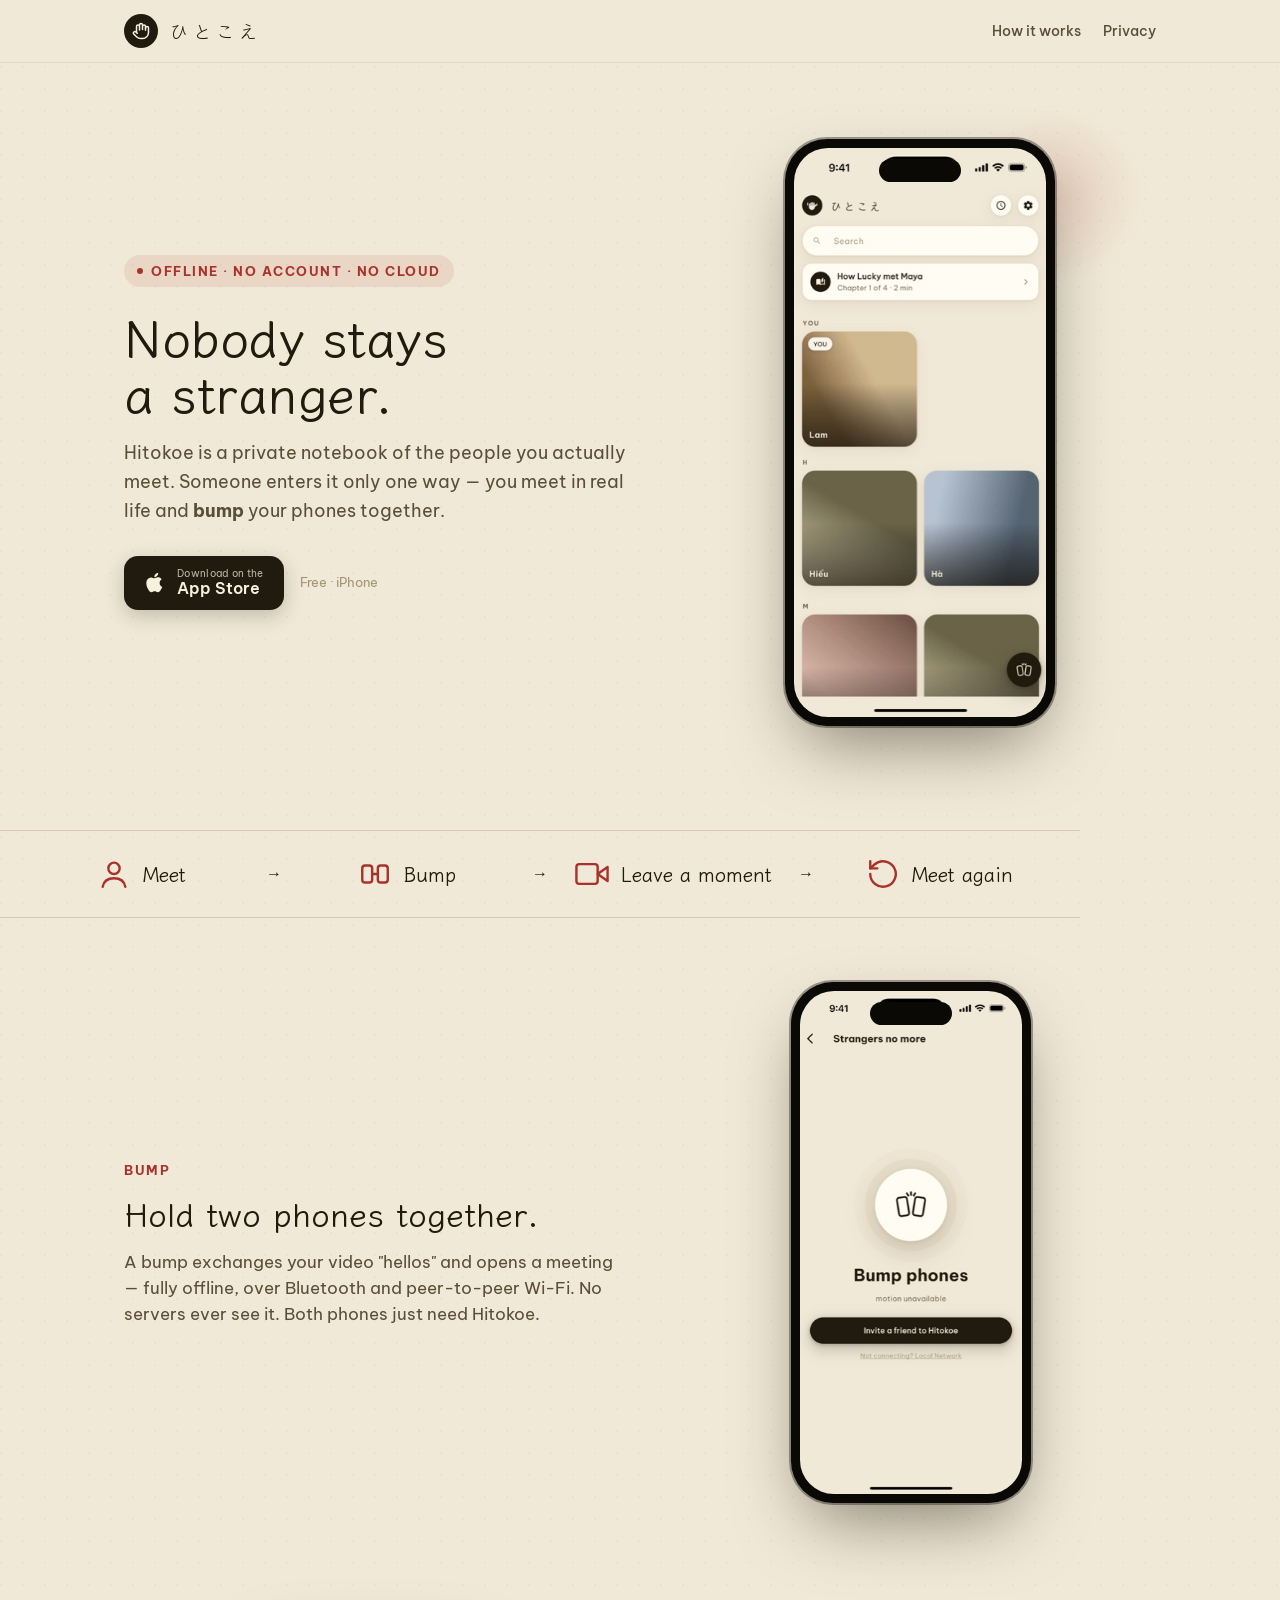
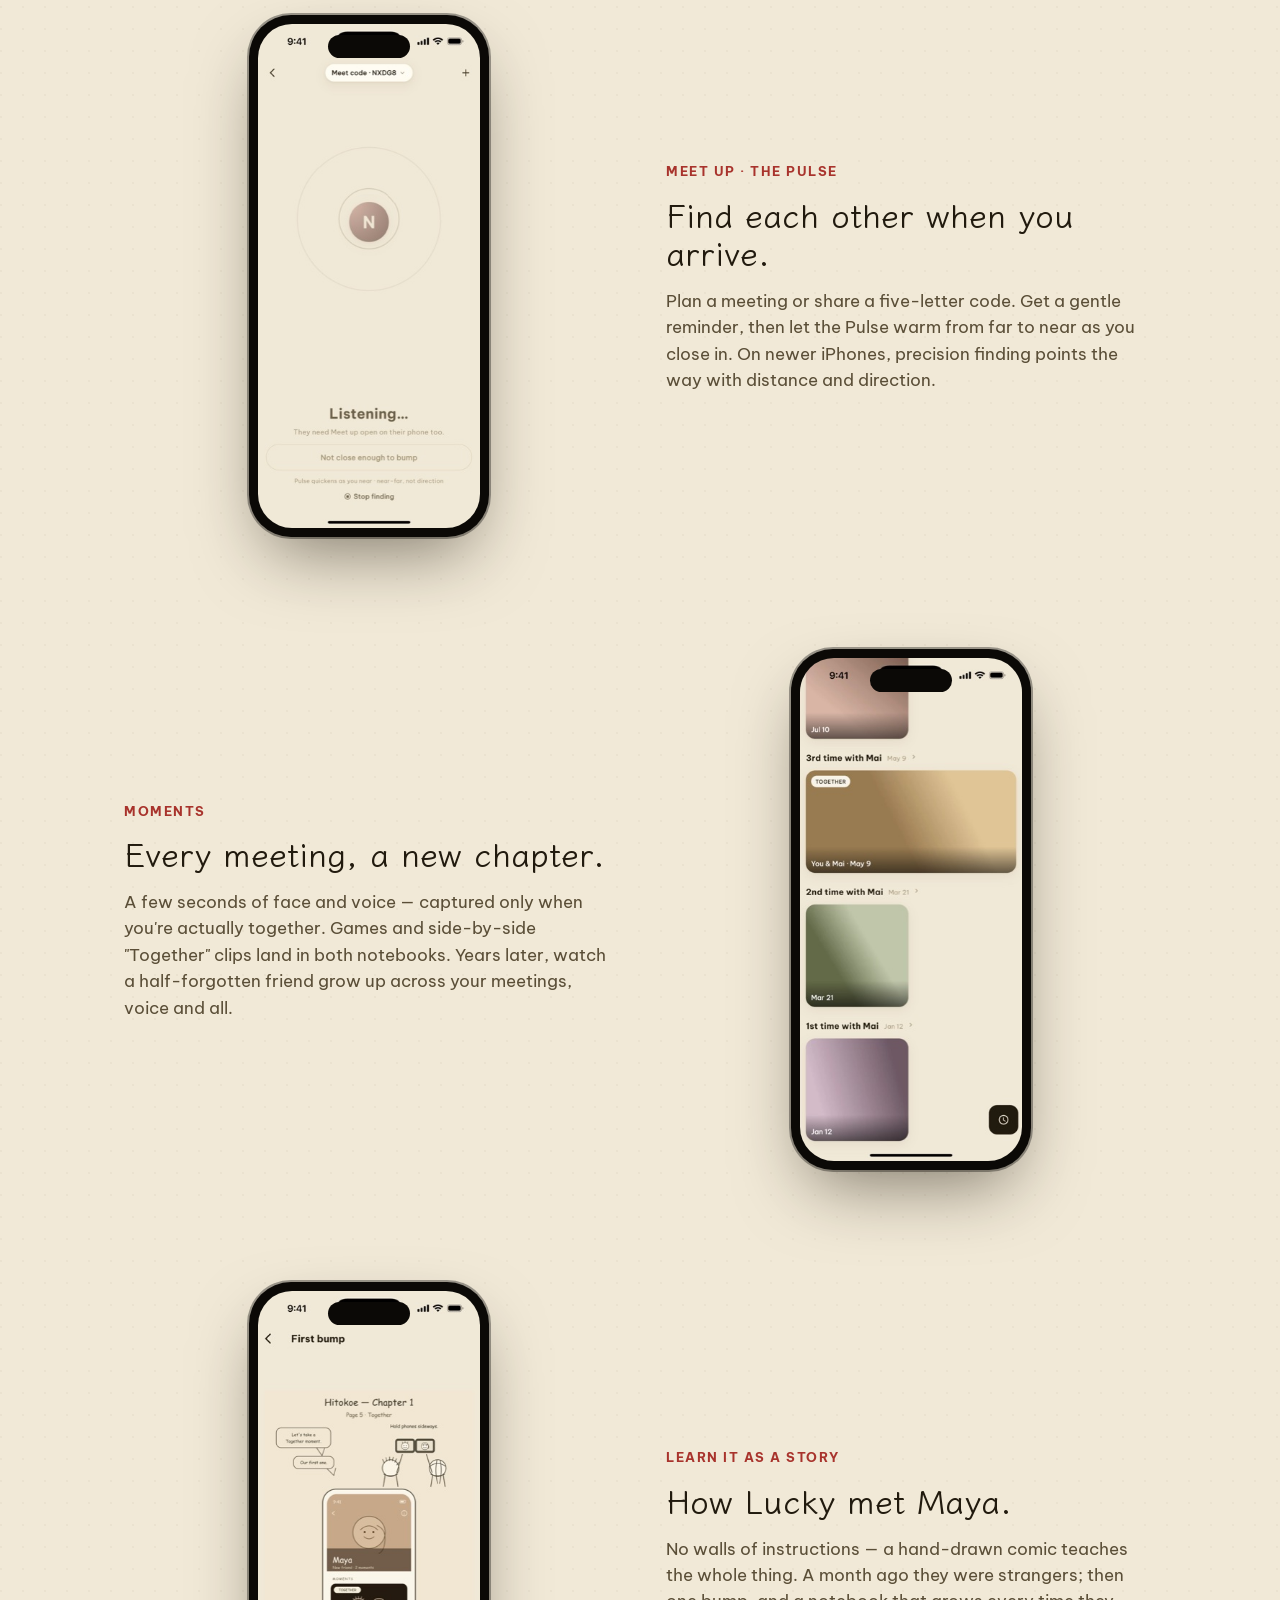
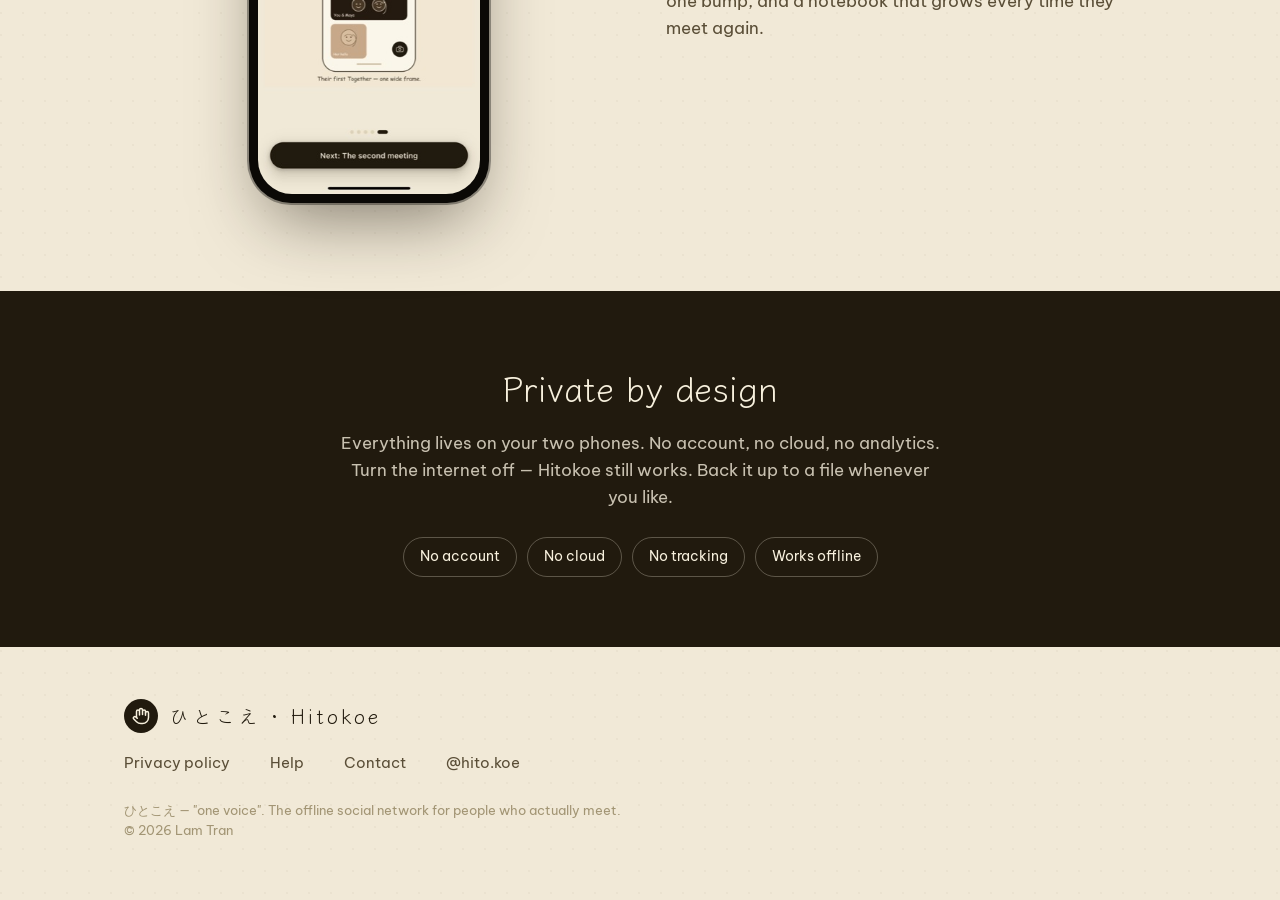
==== index.html @ b31ac69f "Landing page: hero, app screenshots, App Store download Replace the plain FAQ index with a proper ap" ====
<!DOCTYPE html>
<html lang="en">
<head>
<meta charset="utf-8">
<meta name="viewport" content="width=device-width, initial-scale=1">
<title>Hitokoe — nobody stays a stranger</title>
<meta name="description" content="The offline social notebook. People enter it only one way: you meet in real life and bump phones. No account, no cloud.">
<meta property="og:title" content="Hitokoe — nobody stays a stranger">
<meta property="og:description" content="The offline social notebook for people who actually meet.">
<meta property="og:type" content="website">
<link rel="preconnect" href="https://fonts.googleapis.com">
<link rel="preconnect" href="https://fonts.gstatic.com" crossorigin>
<link href="https://fonts.googleapis.com/css2?family=Klee+One:wght@400;600&family=Be+Vietnam+Pro:wght@400;500;600;700&display=swap" rel="stylesheet">
<style>
  :root{
    --bg:#F1E9D7; --ink:#211A0E; --sub:#5A4E37; --faint:#A29574;
    --shu:#A8332C; --shu-soft:rgba(168,51,44,.10);
    --card:#FFFCF3; --line:#E7DCC4; --line2:#D8CBAE;
    --jp:'Klee One',serif; --sans:'Be Vietnam Pro',-apple-system,'Segoe UI',Roboto,sans-serif;
  }
  *{box-sizing:border-box}
  html{scroll-behavior:smooth}
  body{
    margin:0; background:var(--bg); color:var(--ink);
    font-family:var(--sans); line-height:1.6;
    -webkit-font-smoothing:antialiased;
    background-image:radial-gradient(circle at 1px 1px, rgba(110,98,72,.05) 1px, transparent 0);
    background-size:22px 22px;
  }
  a{color:inherit}
  .wrap{max-width:1080px; margin:0 auto; padding:0 24px}
  .serif{font-family:var(--jp)}

  /* ---- nav ---- */
  nav{position:sticky; top:0; z-index:50; backdrop-filter:blur(10px);
      background:rgba(241,233,215,.82); border-bottom:1px solid rgba(216,203,174,.5)}
  nav .wrap{display:flex; align-items:center; height:62px}
  .brand{display:flex; align-items:center; gap:11px; text-decoration:none}
  .mark{width:34px; height:34px; border-radius:50%; background:var(--ink);
        display:flex; align-items:center; justify-content:center; flex:0 0 auto}
  .brand .jp{font-family:var(--jp); font-size:20px; letter-spacing:3px; color:var(--ink)}
  nav .spacer{flex:1}
  nav a.lnk{font-size:14px; font-weight:500; color:var(--sub); text-decoration:none; margin-left:22px}
  nav a.lnk:hover{color:var(--shu)}

  /* ---- hero ---- */
  header{padding:76px 0 40px}
  .hero{display:grid; grid-template-columns:1.05fr .95fr; gap:40px; align-items:center}
  .kicker{display:inline-flex; align-items:center; gap:8px; font-size:12.5px; font-weight:700;
          letter-spacing:1.5px; text-transform:uppercase; color:var(--shu);
          background:var(--shu-soft); padding:6px 13px; border-radius:999px}
  .kicker .dot{width:6px; height:6px; border-radius:50%; background:var(--shu)}
  h1{font-family:var(--jp); font-weight:600; font-size:52px; line-height:1.08;
     margin:20px 0 0; letter-spacing:-.5px}
  .lead{font-size:18px; color:var(--sub); margin:20px 0 0; max-width:30em}
  .cta{display:flex; align-items:center; gap:16px; margin-top:30px; flex-wrap:wrap}
  .badge{display:inline-flex; align-items:center; gap:11px; background:var(--ink); color:#F7F0DD;
         padding:12px 20px; border-radius:14px; text-decoration:none; box-shadow:0 6px 20px rgba(33,26,14,.22)}
  .badge:hover{transform:translateY(-1px)} .badge{transition:transform .15s}
  .badge .lbl{display:flex; flex-direction:column; line-height:1.15}
  .badge .lbl small{font-size:10px; opacity:.72; letter-spacing:.3px}
  .badge .lbl b{font-size:16px; font-weight:600}
  .cta .note{font-size:13px; color:var(--faint)}

  /* ---- phone mockup ---- */
  .device-wrap{display:flex; justify-content:center; position:relative}
  .device-wrap .seal{position:absolute; z-index:0; width:180px; height:180px; right:2%; top:-6%;
    background:radial-gradient(circle at 50% 50%, rgba(168,51,44,.14), transparent 68%); filter:blur(6px)}
  .device{position:relative; z-index:1; width:270px; aspect-ratio:1320/2868; background:#0B0906;
    border-radius:42px; padding:9px; box-shadow:0 30px 70px -18px rgba(33,26,14,.55), 0 0 0 2px rgba(0,0,0,.35)}
  .device .screen{width:100%; height:100%; border-radius:34px; overflow:hidden; background:#14100A}
  .device .screen img{width:100%; height:100%; object-fit:cover; display:block}
  .device .island{position:absolute; top:20px; left:50%; transform:translateX(-50%);
    width:82px; height:23px; background:#0B0906; border-radius:14px; z-index:2}

  /* ---- verbs strip ---- */
  .verbs{margin:64px 0 8px; border-top:1px solid var(--line2); border-bottom:1px solid var(--line2)}
  .verbs .row{display:flex; justify-content:space-between; align-items:center; gap:8px;
    padding:26px 0; flex-wrap:wrap}
  .verb{display:flex; align-items:center; gap:12px; flex:1; min-width:150px; justify-content:center}
  .verb .ic{width:34px; height:34px; color:var(--shu); flex:0 0 auto}
  .verb b{font-family:var(--jp); font-size:20px; font-weight:600}
  .verb .arrow{color:var(--faint)}

  /* ---- features ---- */
  section.feat{padding:56px 0}
  .feat .grid{display:grid; grid-template-columns:1fr 1fr; gap:52px; align-items:center}
  .feat.rev .grid{direction:rtl} .feat.rev .grid > *{direction:ltr}
  .feat .tag{font-size:12.5px; font-weight:700; letter-spacing:1.5px; text-transform:uppercase; color:var(--shu)}
  .feat h2{font-family:var(--jp); font-weight:600; font-size:33px; line-height:1.15; margin:12px 0 0}
  .feat p{font-size:16.5px; color:var(--sub); margin:16px 0 0}
  .feat .shot{display:flex; justify-content:center}
  .feat .device{width:240px}

  /* ---- privacy band ---- */
  .band{background:var(--ink); color:#F3EBD9; margin-top:32px}
  .band .wrap{padding:70px 24px; text-align:center}
  .band .jp{font-family:var(--jp); font-size:34px; color:#F7F0DD; margin:0 0 14px}
  .band p{font-size:17px; color:rgba(243,235,217,.8); max-width:36em; margin:0 auto}
  .band .pills{display:flex; gap:10px; justify-content:center; flex-wrap:wrap; margin-top:26px}
  .band .pill{border:1px solid rgba(247,240,221,.28); border-radius:999px; padding:8px 16px;
    font-size:13.5px; color:#F7F0DD}

  /* ---- footer ---- */
  footer{padding:52px 0 60px}
  footer .top{display:flex; align-items:center; gap:11px; margin-bottom:18px}
  footer .cols{display:flex; gap:40px; flex-wrap:wrap; align-items:baseline}
  footer a{color:var(--sub); text-decoration:none; font-size:14.5px}
  footer a:hover{color:var(--shu)}
  footer .copy{color:var(--faint); font-size:12.5px; margin-top:26px}

  @media (max-width:820px){
    h1{font-size:40px}
    .hero{grid-template-columns:1fr; gap:36px; text-align:center}
    .hero .copy{order:1} .device-wrap{order:0}
    .kicker,.cta{justify-content:center}
    .lead{margin-left:auto; margin-right:auto}
    .feat .grid{grid-template-columns:1fr; gap:30px; text-align:center}
    .feat.rev .grid{direction:ltr}
    .verbs .row{gap:14px} .verb .arrow{display:none}
  }
</style>
</head>
<body>

<nav>
  <div class="wrap">
    <a class="brand" href="#top">
      <span class="mark">
        <svg width="18" height="18" viewBox="0 0 24 24" fill="none" stroke="#F7F0DD" stroke-width="2" stroke-linecap="round" stroke-linejoin="round"><path d="M18 11V6a2 2 0 0 0-2-2 2 2 0 0 0-2 2M14 10V4a2 2 0 0 0-2-2 2 2 0 0 0-2 2v2M10 10.5V6a2 2 0 0 0-2-2 2 2 0 0 0-2 2v8"/><path d="M18 8a2 2 0 1 1 4 0v6a8 8 0 0 1-8 8h-2c-2.8 0-4.5-.86-5.99-2.34l-3.6-3.6a2 2 0 0 1 2.83-2.82L7 15"/></svg>
      </span>
      <span class="jp">ひとこえ</span>
    </a>
    <span class="spacer"></span>
    <a class="lnk" href="#how">How it works</a>
    <a class="lnk" href="privacy.html">Privacy</a>
  </div>
</nav>

<div id="top"></div>
<header>
  <div class="wrap hero">
    <div class="copy">
      <span class="kicker"><span class="dot"></span>Offline · no account · no cloud</span>
      <h1>Nobody stays<br>a stranger.</h1>
      <p class="lead">Hitokoe is a private notebook of the people you actually meet.
        Someone enters it only one way — you meet in real life and <b>bump</b> your phones together.</p>
      <div class="cta">
        <a class="badge" href="https://apps.apple.com/app/id6773432306" target="_blank" rel="noopener">
          <svg width="22" height="22" viewBox="0 0 24 24" fill="#F7F0DD"><path d="M17.05 12.04c-.03-2.7 2.2-4 2.3-4.06-1.25-1.84-3.2-2.1-3.9-2.12-1.66-.17-3.24.97-4.08.97-.84 0-2.14-.95-3.52-.92-1.8.03-3.47 1.05-4.4 2.66-1.88 3.26-.48 8.08 1.35 10.72.9 1.3 1.96 2.75 3.35 2.7 1.35-.06 1.86-.87 3.49-.87 1.62 0 2.08.87 3.5.84 1.44-.02 2.36-1.32 3.24-2.62 1.02-1.5 1.44-2.96 1.46-3.03-.03-.02-2.8-1.08-2.83-4.27M14.4 4.1c.74-.9 1.24-2.15 1.1-3.4-1.07.05-2.36.72-3.12 1.62-.68.79-1.28 2.06-1.12 3.27 1.19.1 2.4-.6 3.14-1.49"/></svg>
          <span class="lbl"><small>Download on the</small><b>App&nbsp;Store</b></span>
        </a>
        <span class="note">Free · iPhone</span>
      </div>
    </div>
    <div class="device-wrap">
      <div class="seal"></div>
      <div class="device">
        <div class="island"></div>
        <div class="screen"><img src="shots/01_home.jpg" alt="Hitokoe home — your meetings" loading="eager"></div>
      </div>
    </div>
  </div>
</header>

<div class="wrap verbs" id="how">
  <div class="row">
    <div class="verb">
      <svg class="ic" viewBox="0 0 24 24" fill="none" stroke="currentColor" stroke-width="1.7" stroke-linecap="round" stroke-linejoin="round"><circle cx="12" cy="8" r="4"/><path d="M4 21c.7-3.6 3.6-6 8-6s7.3 2.4 8 6"/></svg>
      <b>Meet</b>
    </div>
    <span class="arrow">→</span>
    <div class="verb">
      <svg class="ic" viewBox="0 0 24 24" fill="none" stroke="currentColor" stroke-width="1.7" stroke-linecap="round" stroke-linejoin="round"><rect x="3" y="6" width="7" height="12" rx="2"/><rect x="14" y="6" width="7" height="12" rx="2"/><path d="M10 12h4"/></svg>
      <b>Bump</b>
    </div>
    <span class="arrow">→</span>
    <div class="verb">
      <svg class="ic" viewBox="0 0 24 24" fill="none" stroke="currentColor" stroke-width="1.7" stroke-linecap="round" stroke-linejoin="round"><path d="M23 7l-7 5 7 5V7z"/><rect x="1" y="5" width="15" height="14" rx="2"/></svg>
      <b>Leave a moment</b>
    </div>
    <span class="arrow">→</span>
    <div class="verb">
      <svg class="ic" viewBox="0 0 24 24" fill="none" stroke="currentColor" stroke-width="1.7" stroke-linecap="round" stroke-linejoin="round"><path d="M3 12a9 9 0 1 0 3-6.7L3 8"/><path d="M3 3v5h5"/></svg>
      <b>Meet again</b>
    </div>
  </div>
</div>

<section class="feat">
  <div class="wrap grid">
    <div>
      <span class="tag">Bump</span>
      <h2>Hold two phones together.</h2>
      <p>A bump exchanges your video "hellos" and opens a meeting — fully offline, over Bluetooth and peer-to-peer Wi-Fi. No servers ever see it. Both phones just need Hitokoe.</p>
    </div>
    <div class="shot"><div class="device"><div class="island"></div><div class="screen"><img src="shots/03_bump.jpg" alt="Bump — searching for the other phone" loading="lazy"></div></div></div>
  </div>
</section>

<section class="feat rev">
  <div class="wrap grid">
    <div>
      <span class="tag">Meet up · the Pulse</span>
      <h2>Find each other when you arrive.</h2>
      <p>Plan a meeting or share a five-letter code. Get a gentle reminder, then let the Pulse warm from far to near as you close in. On newer iPhones, precision finding points the way with distance and direction.</p>
    </div>
    <div class="shot"><div class="device"><div class="island"></div><div class="screen"><img src="shots/05_pulse_finding.jpg" alt="The Pulse — guiding two people together" loading="lazy"></div></div></div>
  </div>
</section>

<section class="feat">
  <div class="wrap grid">
    <div>
      <span class="tag">Moments</span>
      <h2>Every meeting, a new chapter.</h2>
      <p>A few seconds of face and voice — captured only when you're actually together. Games and side-by-side "Together" clips land in both notebooks. Years later, watch a half-forgotten friend grow up across your meetings, voice and all.</p>
    </div>
    <div class="shot"><div class="device"><div class="island"></div><div class="screen"><img src="shots/02_person_meetings.jpg" alt="A person's meetings and moments" loading="lazy"></div></div></div>
  </div>
</section>

<section class="feat rev">
  <div class="wrap grid">
    <div>
      <span class="tag">Learn it as a story</span>
      <h2>How Lucky met Maya.</h2>
      <p>No walls of instructions — a hand-drawn comic teaches the whole thing. A month ago they were strangers; then one bump, and a notebook that grows every time they meet again.</p>
    </div>
    <div class="shot"><div class="device"><div class="island"></div><div class="screen"><img src="shots/07_comic_together.jpg" alt="The how-it-works comic — Lucky and Maya" loading="lazy"></div></div></div>
  </div>
</section>

<div class="band">
  <div class="wrap">
    <div class="jp">Private by design</div>
    <p>Everything lives on your two phones. No account, no cloud, no analytics. Turn the internet off — Hitokoe still works. Back it up to a file whenever you like.</p>
    <div class="pills">
      <span class="pill">No account</span>
      <span class="pill">No cloud</span>
      <span class="pill">No tracking</span>
      <span class="pill">Works offline</span>
    </div>
  </div>
</div>

<footer>
  <div class="wrap">
    <div class="top">
      <span class="mark">
        <svg width="18" height="18" viewBox="0 0 24 24" fill="none" stroke="#F7F0DD" stroke-width="2" stroke-linecap="round" stroke-linejoin="round"><path d="M18 11V6a2 2 0 0 0-2-2 2 2 0 0 0-2 2M14 10V4a2 2 0 0 0-2-2 2 2 0 0 0-2 2v2M10 10.5V6a2 2 0 0 0-2-2 2 2 0 0 0-2 2v8"/><path d="M18 8a2 2 0 1 1 4 0v6a8 8 0 0 1-8 8h-2c-2.8 0-4.5-.86-5.99-2.34l-3.6-3.6a2 2 0 0 1 2.83-2.82L7 15"/></svg>
      </span>
      <span class="jp" style="font-family:var(--jp); font-size:20px; letter-spacing:3px">ひとこえ · Hitokoe</span>
    </div>
    <div class="cols">
      <a href="privacy.html">Privacy policy</a>
      <a href="support.html">Help</a>
      <a href="mailto:clgslsm@gmail.com">Contact</a>
      <a href="https://instagram.com/hito.koe" target="_blank" rel="noopener">@hito.koe</a>
    </div>
    <div class="copy">ひとこえ — "one voice". The offline social network for people who actually meet.<br>© 2026 Lam Tran</div>
  </div>
</footer>

</body>
</html>
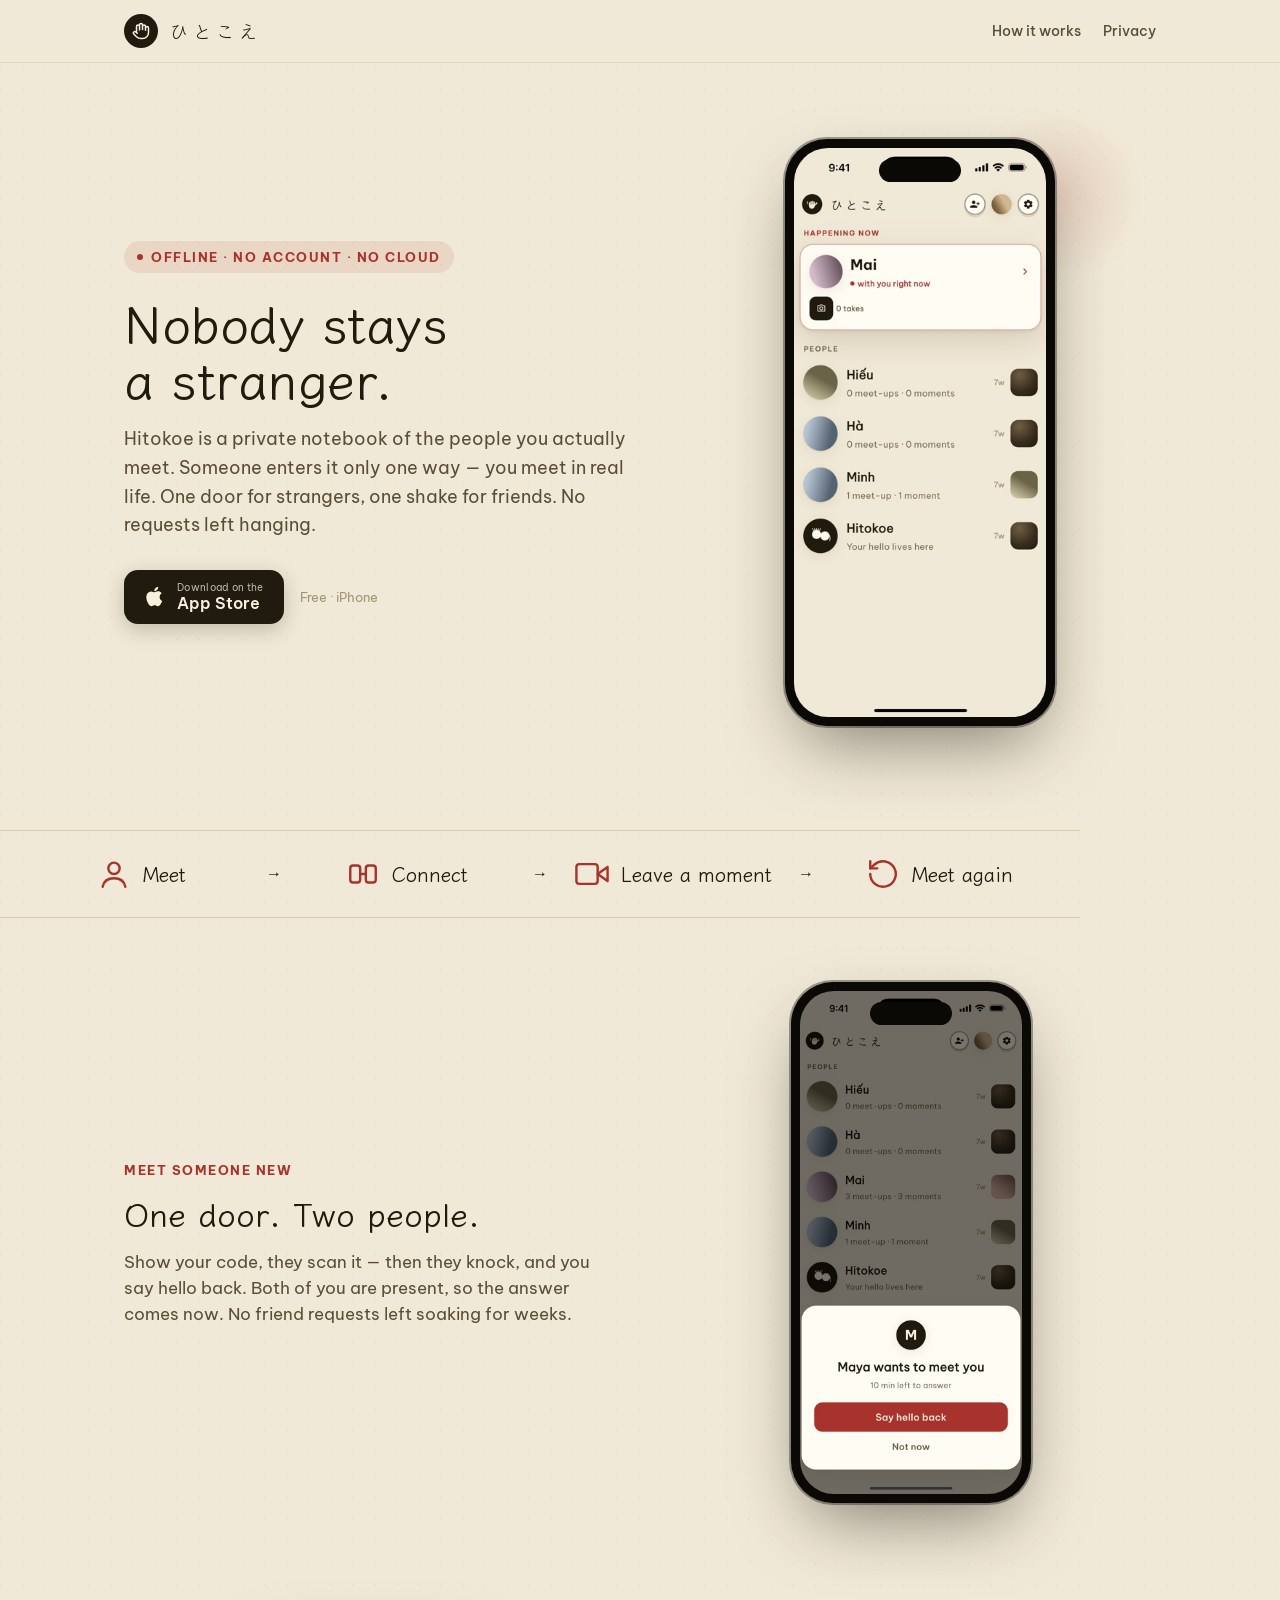
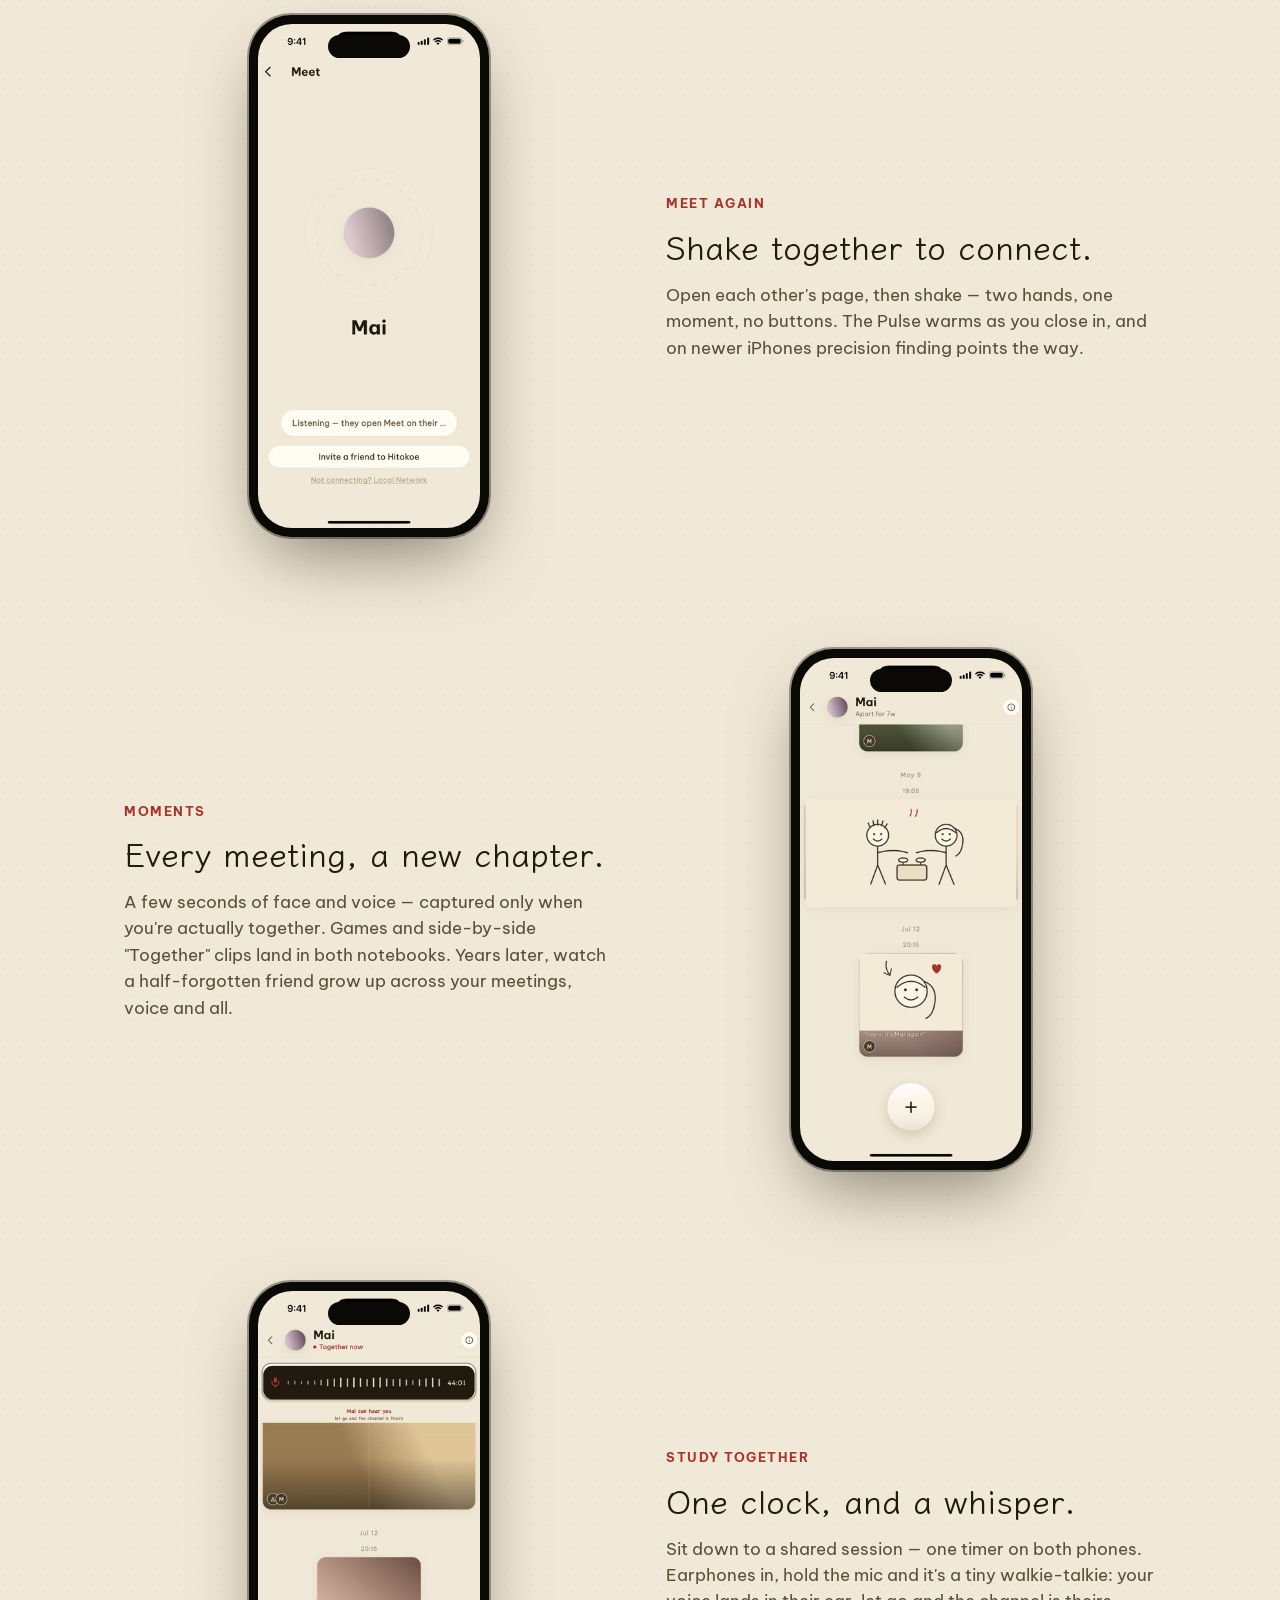
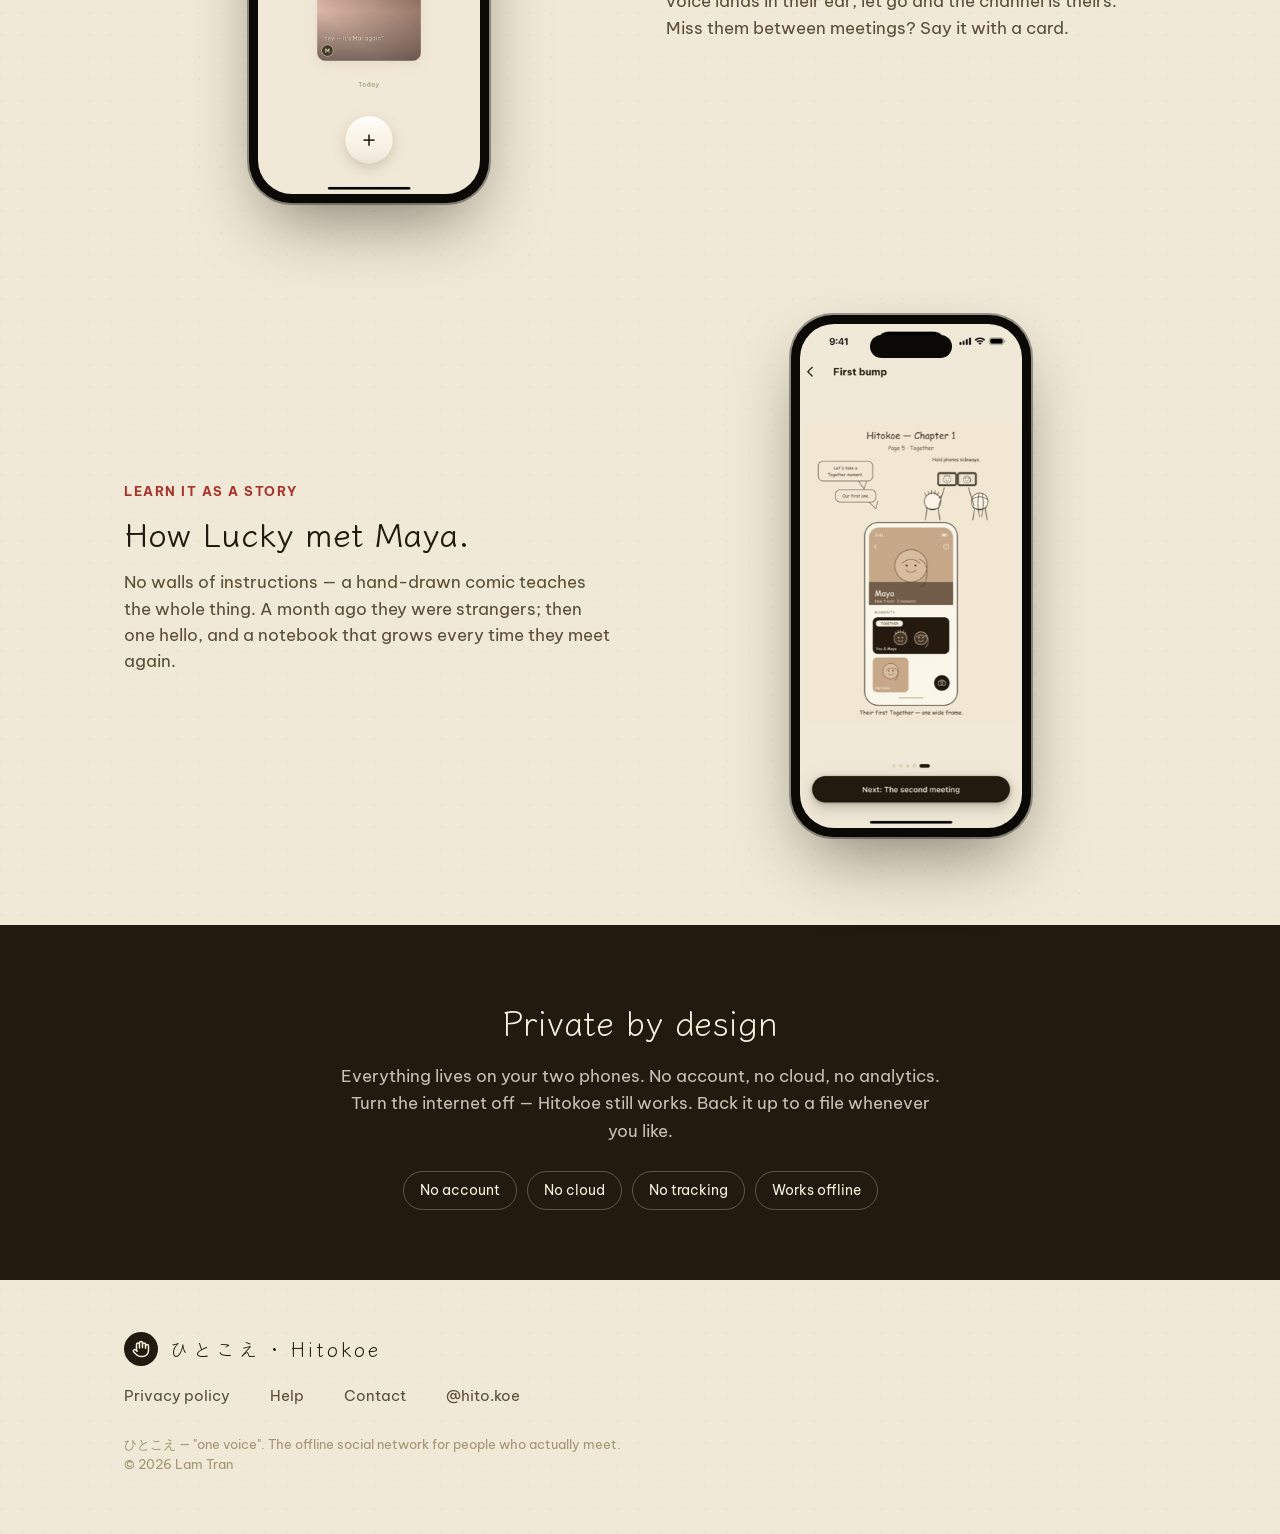
==== commit 7b48e015: "the site catches up: doors, shakes, whispers — the bump retires Co-Authored-By: Claude Opus 5 <norep" ====
--- a/index.html
+++ b/index.html
@@ -4,7 +4,7 @@
 <meta charset="utf-8">
 <meta name="viewport" content="width=device-width, initial-scale=1">
 <title>Hitokoe — nobody stays a stranger</title>
-<meta name="description" content="The offline social notebook. People enter it only one way: you meet in real life and bump phones. No account, no cloud.">
+<meta name="description" content="The offline social notebook. People enter it only one way: you meet in real life and connect, phones in hand. No account, no cloud.">
 <meta property="og:title" content="Hitokoe — nobody stays a stranger">
 <meta property="og:description" content="The offline social notebook for people who actually meet.">
 <meta property="og:type" content="website">
@@ -144,7 +144,7 @@
       <span class="kicker"><span class="dot"></span>Offline · no account · no cloud</span>
       <h1>Nobody stays<br>a stranger.</h1>
       <p class="lead">Hitokoe is a private notebook of the people you actually meet.
-        Someone enters it only one way — you meet in real life and <b>bump</b> your phones together.</p>
+        Someone enters it only one way — you meet in real life. One door for strangers, one shake for friends. No requests left hanging.</p>
       <div class="cta">
         <a class="badge" href="https://apps.apple.com/app/id6773432306" target="_blank" rel="noopener">
           <svg width="22" height="22" viewBox="0 0 24 24" fill="#F7F0DD"><path d="M17.05 12.04c-.03-2.7 2.2-4 2.3-4.06-1.25-1.84-3.2-2.1-3.9-2.12-1.66-.17-3.24.97-4.08.97-.84 0-2.14-.95-3.52-.92-1.8.03-3.47 1.05-4.4 2.66-1.88 3.26-.48 8.08 1.35 10.72.9 1.3 1.96 2.75 3.35 2.7 1.35-.06 1.86-.87 3.49-.87 1.62 0 2.08.87 3.5.84 1.44-.02 2.36-1.32 3.24-2.62 1.02-1.5 1.44-2.96 1.46-3.03-.03-.02-2.8-1.08-2.83-4.27M14.4 4.1c.74-.9 1.24-2.15 1.1-3.4-1.07.05-2.36.72-3.12 1.62-.68.79-1.28 2.06-1.12 3.27 1.19.1 2.4-.6 3.14-1.49"/></svg>
@@ -157,7 +157,7 @@
       <div class="seal"></div>
       <div class="device">
         <div class="island"></div>
-        <div class="screen"><img src="shots/01_home.jpg" alt="Hitokoe home — your meetings" loading="eager"></div>
+        <div class="screen"><img src="shots/home_live.jpg" alt="Hitokoe home — happening now" loading="eager"></div>
       </div>
     </div>
   </div>
@@ -172,7 +172,7 @@
     <span class="arrow">→</span>
     <div class="verb">
       <svg class="ic" viewBox="0 0 24 24" fill="none" stroke="currentColor" stroke-width="1.7" stroke-linecap="round" stroke-linejoin="round"><rect x="3" y="6" width="7" height="12" rx="2"/><rect x="14" y="6" width="7" height="12" rx="2"/><path d="M10 12h4"/></svg>
-      <b>Bump</b>
+      <b>Connect</b>
     </div>
     <span class="arrow">→</span>
     <div class="verb">
@@ -190,22 +190,22 @@
 <section class="feat">
   <div class="wrap grid">
     <div>
-      <span class="tag">Bump</span>
-      <h2>Hold two phones together.</h2>
-      <p>A bump exchanges your video "hellos" and opens a meeting — fully offline, over Bluetooth and peer-to-peer Wi-Fi. No servers ever see it. Both phones just need Hitokoe.</p>
-    </div>
-    <div class="shot"><div class="device"><div class="island"></div><div class="screen"><img src="shots/03_bump.jpg" alt="Bump — searching for the other phone" loading="lazy"></div></div></div>
+      <span class="tag">Meet someone new</span>
+      <h2>One door. Two people.</h2>
+      <p>Show your code, they scan it — then they knock, and you say hello back. Both of you are present, so the answer comes now. No friend requests left soaking for weeks.</p>
+    </div>
+    <div class="shot"><div class="device"><div class="island"></div><div class="screen"><img src="shots/knock.jpg" alt="The knock — someone asks to meet you" loading="lazy"></div></div></div>
   </div>
 </section>
 
 <section class="feat rev">
   <div class="wrap grid">
     <div>
-      <span class="tag">Meet up · the Pulse</span>
-      <h2>Find each other when you arrive.</h2>
-      <p>Plan a meeting or share a five-letter code. Get a gentle reminder, then let the Pulse warm from far to near as you close in. On newer iPhones, precision finding points the way with distance and direction.</p>
-    </div>
-    <div class="shot"><div class="device"><div class="island"></div><div class="screen"><img src="shots/05_pulse_finding.jpg" alt="The Pulse — guiding two people together" loading="lazy"></div></div></div>
+      <span class="tag">Meet again</span>
+      <h2>Shake together to connect.</h2>
+      <p>Open each other's page, then shake — two hands, one moment, no buttons. The Pulse warms as you close in, and on newer iPhones precision finding points the way.</p>
+    </div>
+    <div class="shot"><div class="device"><div class="island"></div><div class="screen"><img src="shots/shake_meet.jpg" alt="Meet — shake together to connect" loading="lazy"></div></div></div>
   </div>
 </section>
 
@@ -216,16 +216,27 @@
       <h2>Every meeting, a new chapter.</h2>
       <p>A few seconds of face and voice — captured only when you're actually together. Games and side-by-side "Together" clips land in both notebooks. Years later, watch a half-forgotten friend grow up across your meetings, voice and all.</p>
     </div>
-    <div class="shot"><div class="device"><div class="island"></div><div class="screen"><img src="shots/02_person_meetings.jpg" alt="A person's meetings and moments" loading="lazy"></div></div></div>
+    <div class="shot"><div class="device"><div class="island"></div><div class="screen"><img src="shots/thread.jpg" alt="A notebook thread — moments across meetings" loading="lazy"></div></div></div>
   </div>
 </section>
 
 <section class="feat rev">
+  <div class="wrap grid">
+    <div>
+      <span class="tag">Study together</span>
+      <h2>One clock, and a whisper.</h2>
+      <p>Sit down to a shared session — one timer on both phones. Earphones in, hold the mic and it's a tiny walkie-talkie: your voice lands in their ear, let go and the channel is theirs. Miss them between meetings? Say it with a card.</p>
+    </div>
+    <div class="shot"><div class="device"><div class="island"></div><div class="screen"><img src="shots/whisper.jpg" alt="Study session — the whisper channel is open" loading="lazy"></div></div></div>
+  </div>
+</section>
+
+<section class="feat">
   <div class="wrap grid">
     <div>
       <span class="tag">Learn it as a story</span>
       <h2>How Lucky met Maya.</h2>
-      <p>No walls of instructions — a hand-drawn comic teaches the whole thing. A month ago they were strangers; then one bump, and a notebook that grows every time they meet again.</p>
+      <p>No walls of instructions — a hand-drawn comic teaches the whole thing. A month ago they were strangers; then one hello, and a notebook that grows every time they meet again.</p>
     </div>
     <div class="shot"><div class="device"><div class="island"></div><div class="screen"><img src="shots/07_comic_together.jpg" alt="The how-it-works comic — Lucky and Maya" loading="lazy"></div></div></div>
   </div>
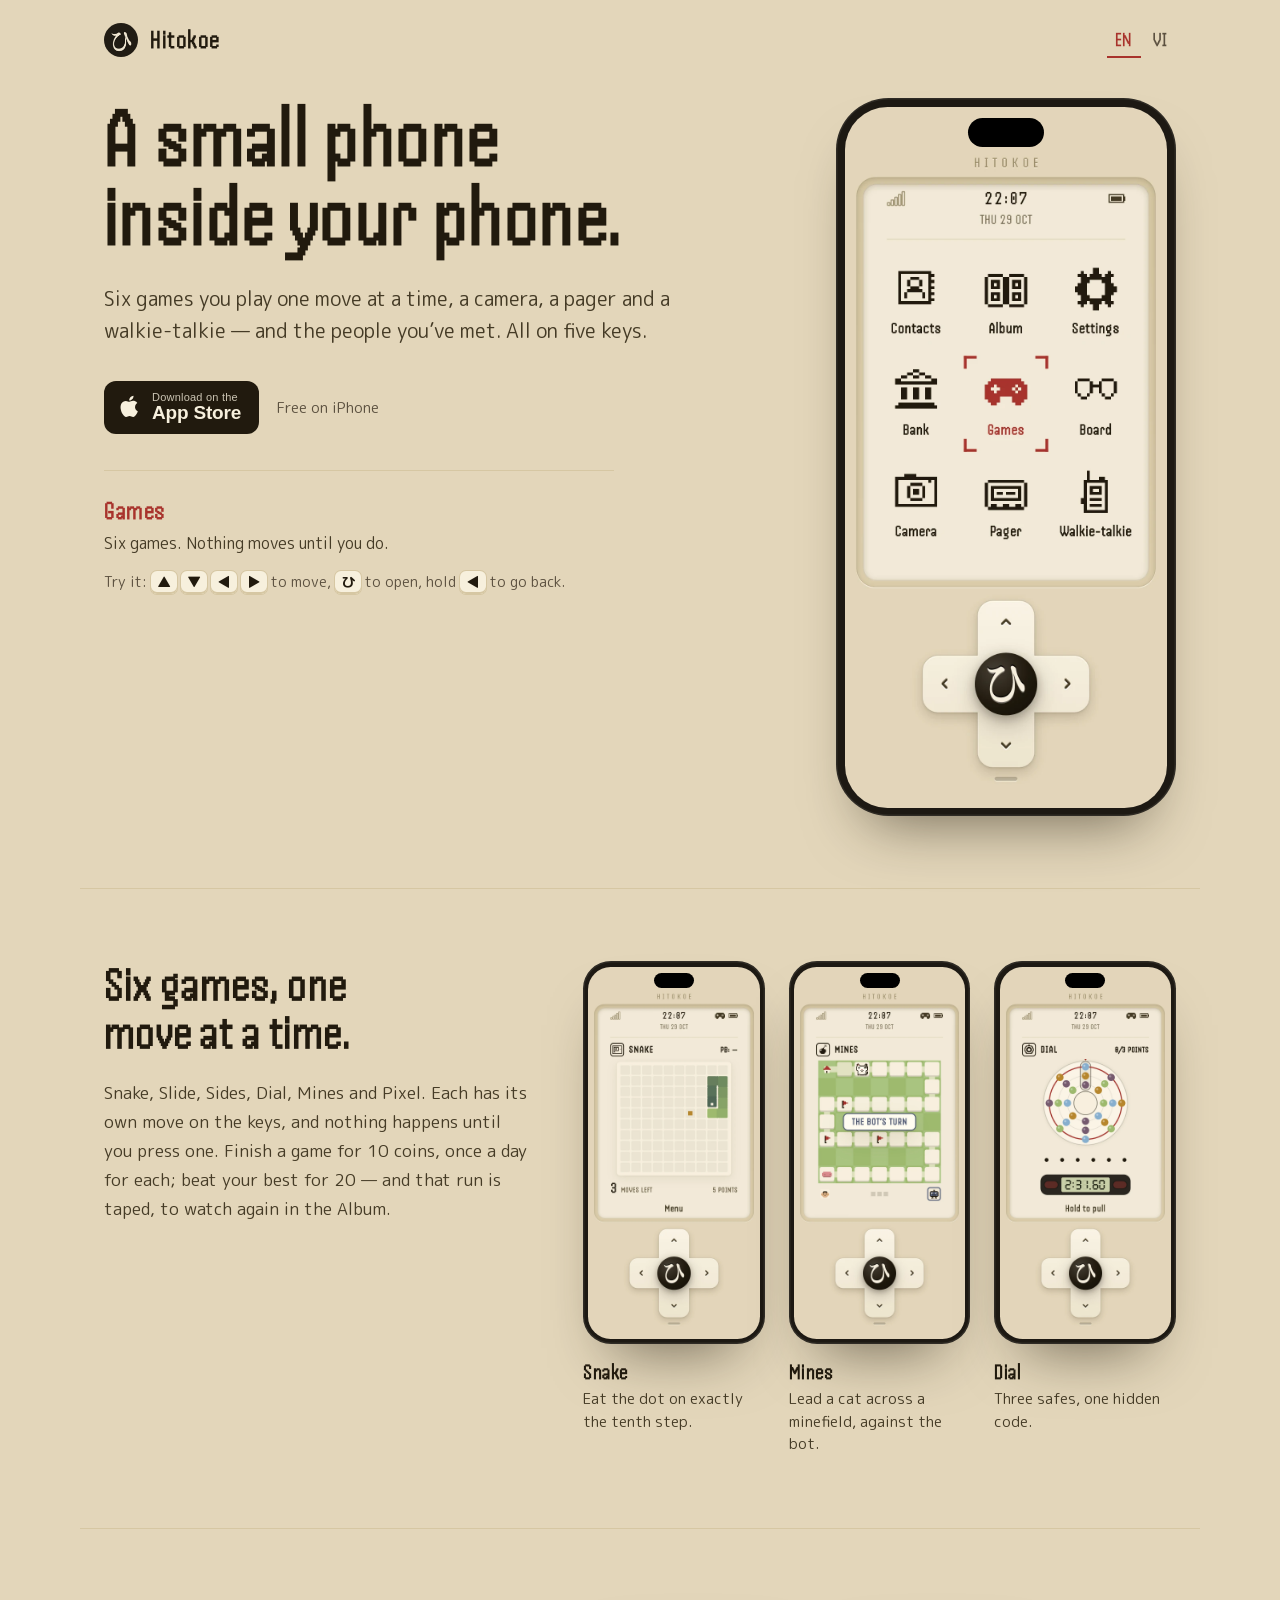
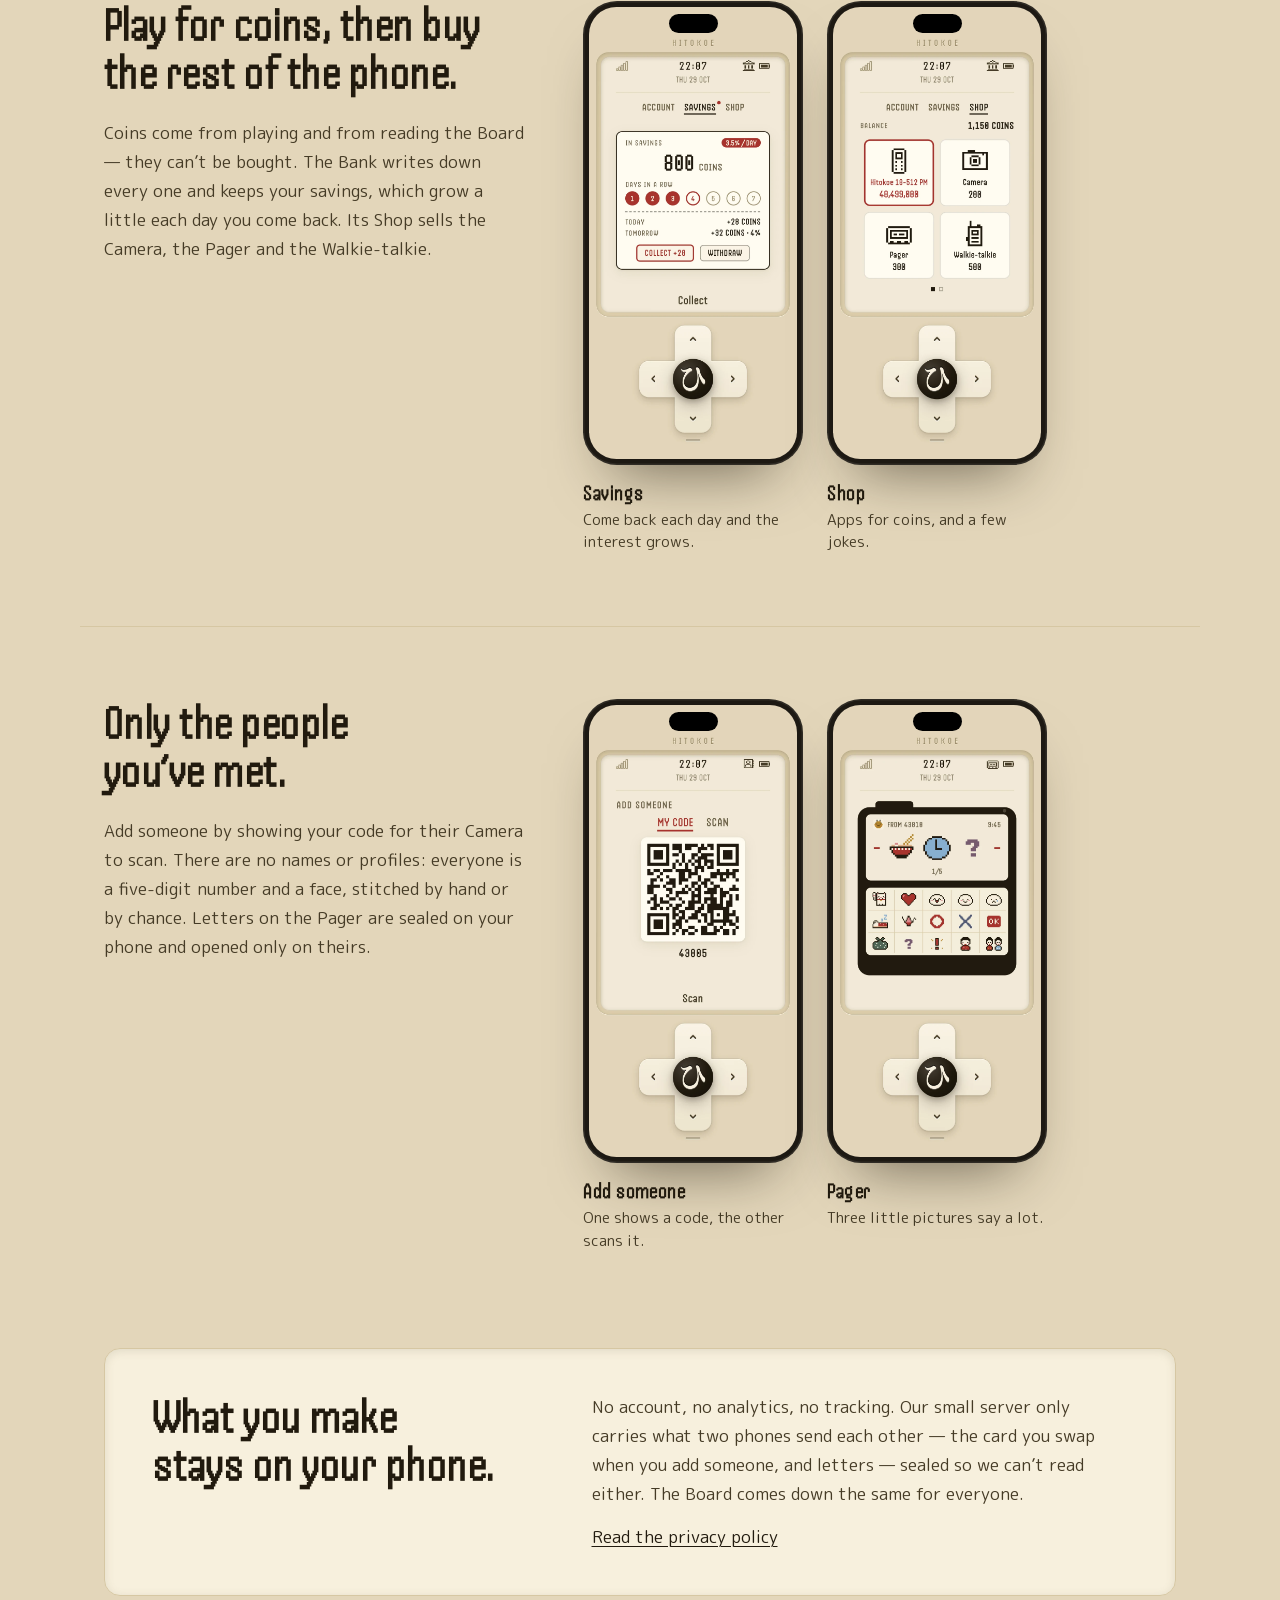
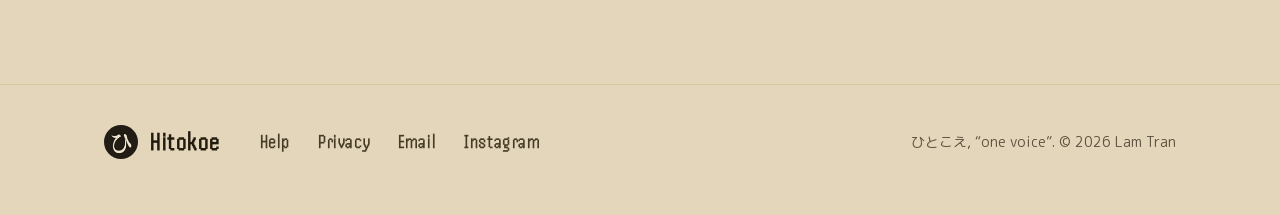
==== commit f237e273: "the site tells the small phone it is now: a Home you can press — arrows, ひ, hold ◀ — with every scre" ====
--- a/index.html
+++ b/index.html
@@ -1,275 +1,201 @@
-<!DOCTYPE html>
-<html lang="en">
+<!doctype html>
+<html lang="en" data-lang="en"
+  data-title-en="Hitokoe — a small phone inside your phone"
+  data-title-vi="Hitokoe — chiếc điện thoại nhỏ trong điện thoại của bạn">
 <head>
 <meta charset="utf-8">
 <meta name="viewport" content="width=device-width, initial-scale=1">
-<title>Hitokoe — nobody stays a stranger</title>
-<meta name="description" content="The offline social notebook. People enter it only one way: you meet in real life and connect, phones in hand. No account, no cloud.">
-<meta property="og:title" content="Hitokoe — nobody stays a stranger">
-<meta property="og:description" content="The offline social notebook for people who actually meet.">
+<title>Hitokoe — a small phone inside your phone</title>
+<meta name="description" content="Six games you play one move at a time, a camera, a pager and a walkie-talkie — and the people you’ve met. All on five keys. Free on iPhone.">
+<meta property="og:title" content="Hitokoe — a small phone inside your phone">
+<meta property="og:description" content="Six games, a camera, a pager, a walkie-talkie and the people you’ve met — all on five keys.">
 <meta property="og:type" content="website">
-<link rel="preconnect" href="https://fonts.googleapis.com">
-<link rel="preconnect" href="https://fonts.gstatic.com" crossorigin>
-<link href="https://fonts.googleapis.com/css2?family=Klee+One:wght@400;600&family=Be+Vietnam+Pro:wght@400;500;600;700&display=swap" rel="stylesheet">
-<style>
-  :root{
-    --bg:#F1E9D7; --ink:#211A0E; --sub:#5A4E37; --faint:#A29574;
-    --shu:#A8332C; --shu-soft:rgba(168,51,44,.10);
-    --card:#FFFCF3; --line:#E7DCC4; --line2:#D8CBAE;
-    --jp:'Klee One',serif; --sans:'Be Vietnam Pro',-apple-system,'Segoe UI',Roboto,sans-serif;
-  }
-  *{box-sizing:border-box}
-  html{scroll-behavior:smooth}
-  body{
-    margin:0; background:var(--bg); color:var(--ink);
-    font-family:var(--sans); line-height:1.6;
-    -webkit-font-smoothing:antialiased;
-    background-image:radial-gradient(circle at 1px 1px, rgba(110,98,72,.05) 1px, transparent 0);
-    background-size:22px 22px;
-  }
-  a{color:inherit}
-  .wrap{max-width:1080px; margin:0 auto; padding:0 24px}
-  .serif{font-family:var(--jp)}
-
-  /* ---- nav ---- */
-  nav{position:sticky; top:0; z-index:50; backdrop-filter:blur(10px);
-      background:rgba(241,233,215,.82); border-bottom:1px solid rgba(216,203,174,.5)}
-  nav .wrap{display:flex; align-items:center; height:62px}
-  .brand{display:flex; align-items:center; gap:11px; text-decoration:none}
-  .mark{width:34px; height:34px; border-radius:50%; background:var(--ink);
-        display:flex; align-items:center; justify-content:center; flex:0 0 auto}
-  .brand .jp{font-family:var(--jp); font-size:20px; letter-spacing:3px; color:var(--ink)}
-  nav .spacer{flex:1}
-  nav a.lnk{font-size:14px; font-weight:500; color:var(--sub); text-decoration:none; margin-left:22px}
-  nav a.lnk:hover{color:var(--shu)}
-
-  /* ---- hero ---- */
-  header{padding:76px 0 40px}
-  .hero{display:grid; grid-template-columns:1.05fr .95fr; gap:40px; align-items:center}
-  .kicker{display:inline-flex; align-items:center; gap:8px; font-size:12.5px; font-weight:700;
-          letter-spacing:1.5px; text-transform:uppercase; color:var(--shu);
-          background:var(--shu-soft); padding:6px 13px; border-radius:999px}
-  .kicker .dot{width:6px; height:6px; border-radius:50%; background:var(--shu)}
-  h1{font-family:var(--jp); font-weight:600; font-size:52px; line-height:1.08;
-     margin:20px 0 0; letter-spacing:-.5px}
-  .lead{font-size:18px; color:var(--sub); margin:20px 0 0; max-width:30em}
-  .cta{display:flex; align-items:center; gap:16px; margin-top:30px; flex-wrap:wrap}
-  .badge{display:inline-flex; align-items:center; gap:11px; background:var(--ink); color:#F7F0DD;
-         padding:12px 20px; border-radius:14px; text-decoration:none; box-shadow:0 6px 20px rgba(33,26,14,.22)}
-  .badge:hover{transform:translateY(-1px)} .badge{transition:transform .15s}
-  .badge .lbl{display:flex; flex-direction:column; line-height:1.15}
-  .badge .lbl small{font-size:10px; opacity:.72; letter-spacing:.3px}
-  .badge .lbl b{font-size:16px; font-weight:600}
-  .cta .note{font-size:13px; color:var(--faint)}
-
-  /* ---- phone mockup ---- */
-  .device-wrap{display:flex; justify-content:center; position:relative}
-  .device-wrap .seal{position:absolute; z-index:0; width:180px; height:180px; right:2%; top:-6%;
-    background:radial-gradient(circle at 50% 50%, rgba(168,51,44,.14), transparent 68%); filter:blur(6px)}
-  .device{position:relative; z-index:1; width:270px; aspect-ratio:1320/2868; background:#0B0906;
-    border-radius:42px; padding:9px; box-shadow:0 30px 70px -18px rgba(33,26,14,.55), 0 0 0 2px rgba(0,0,0,.35)}
-  .device .screen{width:100%; height:100%; border-radius:34px; overflow:hidden; background:#14100A}
-  .device .screen img{width:100%; height:100%; object-fit:cover; display:block}
-  .device .island{position:absolute; top:20px; left:50%; transform:translateX(-50%);
-    width:82px; height:23px; background:#0B0906; border-radius:14px; z-index:2}
-
-  /* ---- verbs strip ---- */
-  .verbs{margin:64px 0 8px; border-top:1px solid var(--line2); border-bottom:1px solid var(--line2)}
-  .verbs .row{display:flex; justify-content:space-between; align-items:center; gap:8px;
-    padding:26px 0; flex-wrap:wrap}
-  .verb{display:flex; align-items:center; gap:12px; flex:1; min-width:150px; justify-content:center}
-  .verb .ic{width:34px; height:34px; color:var(--shu); flex:0 0 auto}
-  .verb b{font-family:var(--jp); font-size:20px; font-weight:600}
-  .verb .arrow{color:var(--faint)}
-
-  /* ---- features ---- */
-  section.feat{padding:56px 0}
-  .feat .grid{display:grid; grid-template-columns:1fr 1fr; gap:52px; align-items:center}
-  .feat.rev .grid{direction:rtl} .feat.rev .grid > *{direction:ltr}
-  .feat .tag{font-size:12.5px; font-weight:700; letter-spacing:1.5px; text-transform:uppercase; color:var(--shu)}
-  .feat h2{font-family:var(--jp); font-weight:600; font-size:33px; line-height:1.15; margin:12px 0 0}
-  .feat p{font-size:16.5px; color:var(--sub); margin:16px 0 0}
-  .feat .shot{display:flex; justify-content:center}
-  .feat .device{width:240px}
-
-  /* ---- privacy band ---- */
-  .band{background:var(--ink); color:#F3EBD9; margin-top:32px}
-  .band .wrap{padding:70px 24px; text-align:center}
-  .band .jp{font-family:var(--jp); font-size:34px; color:#F7F0DD; margin:0 0 14px}
-  .band p{font-size:17px; color:rgba(243,235,217,.8); max-width:36em; margin:0 auto}
-  .band .pills{display:flex; gap:10px; justify-content:center; flex-wrap:wrap; margin-top:26px}
-  .band .pill{border:1px solid rgba(247,240,221,.28); border-radius:999px; padding:8px 16px;
-    font-size:13.5px; color:#F7F0DD}
-
-  /* ---- footer ---- */
-  footer{padding:52px 0 60px}
-  footer .top{display:flex; align-items:center; gap:11px; margin-bottom:18px}
-  footer .cols{display:flex; gap:40px; flex-wrap:wrap; align-items:baseline}
-  footer a{color:var(--sub); text-decoration:none; font-size:14.5px}
-  footer a:hover{color:var(--shu)}
-  footer .copy{color:var(--faint); font-size:12.5px; margin-top:26px}
-
-  @media (max-width:820px){
-    h1{font-size:40px}
-    .hero{grid-template-columns:1fr; gap:36px; text-align:center}
-    .hero .copy{order:1} .device-wrap{order:0}
-    .kicker,.cta{justify-content:center}
-    .lead{margin-left:auto; margin-right:auto}
-    .feat .grid{grid-template-columns:1fr; gap:30px; text-align:center}
-    .feat.rev .grid{direction:ltr}
-    .verbs .row{gap:14px} .verb .arrow{display:none}
-  }
-</style>
+<meta property="og:url" content="https://hitokoe.app/">
+<meta property="og:image" content="https://hitokoe.app/img/og.png">
+<meta name="twitter:card" content="summary_large_image">
+<meta name="theme-color" content="#E3D6BA">
+<link rel="icon" type="image/png" sizes="32x32" href="img/favicon-32.png">
+<link rel="apple-touch-icon" href="apple-touch-icon.png">
+<link rel="preload" href="type/Handjet-Bold.woff" as="font" type="font/woff" crossorigin>
+<link rel="stylesheet" href="site.css">
+<script>
+  // The page's language before it paints: ?lang=, then the one picked last,
+  // then the browser's.
+  (function () {
+    var l;
+    try { l = localStorage.getItem('lang'); } catch (e) {}
+    var q = new URLSearchParams(location.search).get('lang');
+    if (q === 'en' || q === 'vi') l = q;
+    if (l !== 'en' && l !== 'vi') {
+      var ls = navigator.languages || [navigator.language || ''];
+      l = ls.some(function (x) { return /^vi\b/i.test(x); }) ? 'vi' : 'en';
+    }
+    document.documentElement.setAttribute('data-lang', l);
+    document.documentElement.lang = l;
+  })();
+</script>
+<script src="lang.js" defer></script>
+<script src="phone.js" defer></script>
 </head>
 <body>
 
-<nav>
-  <div class="wrap">
-    <a class="brand" href="#top">
-      <span class="mark">
-        <svg width="18" height="18" viewBox="0 0 24 24" fill="none" stroke="#F7F0DD" stroke-width="2" stroke-linecap="round" stroke-linejoin="round"><path d="M18 11V6a2 2 0 0 0-2-2 2 2 0 0 0-2 2M14 10V4a2 2 0 0 0-2-2 2 2 0 0 0-2 2v2M10 10.5V6a2 2 0 0 0-2-2 2 2 0 0 0-2 2v8"/><path d="M18 8a2 2 0 1 1 4 0v6a8 8 0 0 1-8 8h-2c-2.8 0-4.5-.86-5.99-2.34l-3.6-3.6a2 2 0 0 1 2.83-2.82L7 15"/></svg>
-      </span>
-      <span class="jp">ひとこえ</span>
-    </a>
+<header class="bar">
+  <div class="wrap bar-in">
+    <a class="mark" href="./"><img src="img/icon-64.png" alt="" width="34" height="34">Hitokoe</a>
     <span class="spacer"></span>
-    <a class="lnk" href="#how">How it works</a>
-    <a class="lnk" href="privacy.html">Privacy</a>
-  </div>
-</nav>
-
-<div id="top"></div>
-<header>
-  <div class="wrap hero">
-    <div class="copy">
-      <span class="kicker"><span class="dot"></span>Offline · no account · no cloud</span>
-      <h1>Nobody stays<br>a stranger.</h1>
-      <p class="lead">Hitokoe is a private notebook of the people you actually meet.
-        Someone enters it only one way — you meet in real life. One door for strangers, one shake for friends. No requests left hanging.</p>
-      <div class="cta">
-        <a class="badge" href="https://apps.apple.com/app/id6773432306" target="_blank" rel="noopener">
-          <svg width="22" height="22" viewBox="0 0 24 24" fill="#F7F0DD"><path d="M17.05 12.04c-.03-2.7 2.2-4 2.3-4.06-1.25-1.84-3.2-2.1-3.9-2.12-1.66-.17-3.24.97-4.08.97-.84 0-2.14-.95-3.52-.92-1.8.03-3.47 1.05-4.4 2.66-1.88 3.26-.48 8.08 1.35 10.72.9 1.3 1.96 2.75 3.35 2.7 1.35-.06 1.86-.87 3.49-.87 1.62 0 2.08.87 3.5.84 1.44-.02 2.36-1.32 3.24-2.62 1.02-1.5 1.44-2.96 1.46-3.03-.03-.02-2.8-1.08-2.83-4.27M14.4 4.1c.74-.9 1.24-2.15 1.1-3.4-1.07.05-2.36.72-3.12 1.62-.68.79-1.28 2.06-1.12 3.27 1.19.1 2.4-.6 3.14-1.49"/></svg>
-          <span class="lbl"><small>Download on the</small><b>App&nbsp;Store</b></span>
-        </a>
-        <span class="note">Free · iPhone</span>
-      </div>
-    </div>
-    <div class="device-wrap">
-      <div class="seal"></div>
-      <div class="device">
-        <div class="island"></div>
-        <div class="screen"><img src="shots/home_live.jpg" alt="Hitokoe home — happening now" loading="eager"></div>
-      </div>
-    </div>
+    <nav class="langs" aria-label="Language · Ngôn ngữ">
+      <button type="button" data-set="en" aria-pressed="true" lang="en">EN</button>
+      <button type="button" data-set="vi" aria-pressed="false" lang="vi">VI</button>
+    </nav>
   </div>
 </header>
 
-<div class="wrap verbs" id="how">
-  <div class="row">
-    <div class="verb">
-      <svg class="ic" viewBox="0 0 24 24" fill="none" stroke="currentColor" stroke-width="1.7" stroke-linecap="round" stroke-linejoin="round"><circle cx="12" cy="8" r="4"/><path d="M4 21c.7-3.6 3.6-6 8-6s7.3 2.4 8 6"/></svg>
-      <b>Meet</b>
-    </div>
-    <span class="arrow">→</span>
-    <div class="verb">
-      <svg class="ic" viewBox="0 0 24 24" fill="none" stroke="currentColor" stroke-width="1.7" stroke-linecap="round" stroke-linejoin="round"><rect x="3" y="6" width="7" height="12" rx="2"/><rect x="14" y="6" width="7" height="12" rx="2"/><path d="M10 12h4"/></svg>
-      <b>Connect</b>
-    </div>
-    <span class="arrow">→</span>
-    <div class="verb">
-      <svg class="ic" viewBox="0 0 24 24" fill="none" stroke="currentColor" stroke-width="1.7" stroke-linecap="round" stroke-linejoin="round"><path d="M23 7l-7 5 7 5V7z"/><rect x="1" y="5" width="15" height="14" rx="2"/></svg>
-      <b>Leave a moment</b>
-    </div>
-    <span class="arrow">→</span>
-    <div class="verb">
-      <svg class="ic" viewBox="0 0 24 24" fill="none" stroke="currentColor" stroke-width="1.7" stroke-linecap="round" stroke-linejoin="round"><path d="M3 12a9 9 0 1 0 3-6.7L3 8"/><path d="M3 3v5h5"/></svg>
-      <b>Meet again</b>
-    </div>
-  </div>
-</div>
-
-<section class="feat">
-  <div class="wrap grid">
+<main>
+  <section class="hero wrap">
+    <div class="hero-copy">
+      <h1>
+        <span data-l="en">A small phone inside your phone.</span>
+        <span data-l="vi">Một chiếc điện thoại nhỏ trong điện thoại của bạn.</span>
+      </h1>
+      <p class="lead">
+        <span data-l="en">Six games you play one move at a time, a camera, a pager and a walkie-talkie — and the people you’ve met. All on five keys.</span>
+        <span data-l="vi">Sáu trò chơi đi từng nước, máy ảnh, máy nhắn tin, bộ đàm — và những người bạn đã gặp. Tất cả trên năm phím.</span>
+      </p>
+      <p class="get">
+        <a class="store" href="https://apps.apple.com/app/id6773432306" target="_blank" rel="noopener">
+          <svg viewBox="0 0 24 24" fill="currentColor" aria-hidden="true"><path d="M17.05 12.04c-.03-2.7 2.2-4 2.3-4.06-1.25-1.84-3.2-2.1-3.9-2.12-1.66-.17-3.24.97-4.08.97-.84 0-2.14-.95-3.52-.92-1.8.03-3.47 1.05-4.4 2.66-1.88 3.26-.48 8.08 1.35 10.72.9 1.3 1.96 2.75 3.35 2.7 1.35-.06 1.86-.87 3.49-.87 1.62 0 2.08.87 3.5.84 1.44-.02 2.36-1.32 3.24-2.62 1.02-1.5 1.44-2.96 1.46-3.03-.03-.02-2.8-1.08-2.83-4.27M14.4 4.1c.74-.9 1.24-2.15 1.1-3.4-1.07.05-2.36.72-3.12 1.62-.68.79-1.28 2.06-1.12 3.27 1.19.1 2.4-.6 3.14-1.49"/></svg>
+          <span><small data-l="en">Download on the</small><small data-l="vi">Tải về trên</small><b>App Store</b></span>
+        </a>
+        <span class="note"><span data-l="en">Free on iPhone</span><span data-l="vi">Miễn phí trên iPhone</span></span>
+      </p>
+    </div>
+
+    <div class="demo">
+      <div class="iphone" id="phone" tabindex="0" role="group" aria-describedby="readout"
+        aria-label="Hitokoe — try it: arrow keys move, Enter opens, Escape goes back">
+        <div class="screen">
+          <img id="glass" width="804" height="1748" alt="Hitokoe’s Home, Games lit" fetchpriority="high">
+          <script>document.getElementById('glass').src = 'shots/' + document.documentElement.getAttribute('data-lang') + '/home-4.webp';</script>
+          <noscript><img class="still" src="shots/en/home-4.webp" width="804" height="1748" alt="Hitokoe’s Home, Games lit"></noscript>
+          <span class="island" aria-hidden="true"></span>
+          <button type="button" class="key k-up" data-key="up" tabindex="-1" aria-label="▲"></button>
+          <button type="button" class="key k-left" data-key="left" tabindex="-1" aria-label="◀"></button>
+          <button type="button" class="key k-ok" data-key="ok" tabindex="-1" aria-label="ひ"></button>
+          <button type="button" class="key k-right" data-key="right" tabindex="-1" aria-label="▶"></button>
+          <button type="button" class="key k-down" data-key="down" tabindex="-1" aria-label="▼"></button>
+        </div>
+      </div>
+    </div>
+    <div class="readout" id="readout">
+      <p class="lit" aria-live="polite"><b id="lit-name">Games</b><span id="lit-line">Six games. Nothing moves until you do.</span></p>
+      <p class="how">
+        <span data-l="en">Try it: <kbd>▲</kbd> <kbd>▼</kbd> <kbd>◀</kbd> <kbd>▶</kbd> to move, <kbd>ひ</kbd> to open, hold <kbd>◀</kbd> to go back.</span>
+        <span data-l="vi">Bấm thử: <kbd>▲</kbd> <kbd>▼</kbd> <kbd>◀</kbd> <kbd>▶</kbd> để chọn, <kbd>ひ</kbd> để mở, giữ <kbd>◀</kbd> để quay lại.</span>
+      </p>
+    </div>
+  </section>
+
+  <section class="part wrap" aria-labelledby="games">
     <div>
-      <span class="tag">Meet someone new</span>
-      <h2>One door. Two people.</h2>
-      <p>Show your code, they scan it — then they knock, and you say hello back. Both of you are present, so the answer comes now. No friend requests left soaking for weeks.</p>
-    </div>
-    <div class="shot"><div class="device"><div class="island"></div><div class="screen"><img src="shots/knock.jpg" alt="The knock — someone asks to meet you" loading="lazy"></div></div></div>
-  </div>
-</section>
-
-<section class="feat rev">
-  <div class="wrap grid">
+      <h2 id="games">
+        <span data-l="en">Six games, one move at a time.</span>
+        <span data-l="vi">Sáu trò chơi, từng nước một.</span>
+      </h2>
+      <p>
+        <span data-l="en">Snake, Slide, Sides, Dial, Mines and Pixel. Each has its own move on the keys, and nothing happens until you press one. Finish a game for 10 coins, once a day for each; beat your best for 20 — and that run is taped, to watch again in the Album.</span>
+        <span data-l="vi">Snake, Slide, Sides, Dial, Mines và Pixel. Mỗi trò một cách bấm riêng, và bạn chưa bấm thì chưa có gì xảy ra. Chơi xong một trò được 10 xu, mỗi trò một lần mỗi ngày; phá PB được 20 xu — và ván đó được quay lại để xem trong Album.</span>
+      </p>
+    </div>
+    <ul class="phones">
+      <li><figure>
+        <div class="iphone"><div class="screen"><img data-shot="snake" width="804" height="1748" loading="lazy" alt="Snake, mid-game" data-alt-en="Snake, mid-game" data-alt-vi="Snake, đang chơi"><span class="island" aria-hidden="true"></span></div></div>
+        <figcaption><b>Snake</b><span data-l="en">Eat the dot on exactly the tenth step.</span><span data-l="vi">Ăn chấm đúng ở bước thứ mười.</span></figcaption>
+      </figure></li>
+      <li><figure>
+        <div class="iphone"><div class="screen"><img data-shot="mines" width="804" height="1748" loading="lazy" alt="Mines: the cat on a minefield, the bot’s turn" data-alt-en="Mines: the cat on a minefield, the bot’s turn" data-alt-vi="Mines: chú mèo trên bãi mìn, tới lượt máy"><span class="island" aria-hidden="true"></span></div></div>
+        <figcaption><b>Mines</b><span data-l="en">Lead a cat across a minefield, against the bot.</span><span data-l="vi">Dắt mèo qua bãi mìn, đấu với máy.</span></figcaption>
+      </figure></li>
+      <li><figure>
+        <div class="iphone"><div class="screen"><img data-shot="dial" width="804" height="1748" loading="lazy" alt="Dial: a safe’s rings of coloured lamps" data-alt-en="Dial: a safe’s rings of coloured lamps" data-alt-vi="Dial: các vòng đèn màu của két sắt"><span class="island" aria-hidden="true"></span></div></div>
+        <figcaption><b>Dial</b><span data-l="en">Three safes, one hidden code.</span><span data-l="vi">Ba két sắt, một mã bí mật.</span></figcaption>
+      </figure></li>
+    </ul>
+  </section>
+
+  <section class="part wrap" aria-labelledby="bank">
     <div>
-      <span class="tag">Meet again</span>
-      <h2>Shake together to connect.</h2>
-      <p>Open each other's page, then shake — two hands, one moment, no buttons. The Pulse warms as you close in, and on newer iPhones precision finding points the way.</p>
-    </div>
-    <div class="shot"><div class="device"><div class="island"></div><div class="screen"><img src="shots/shake_meet.jpg" alt="Meet — shake together to connect" loading="lazy"></div></div></div>
-  </div>
-</section>
-
-<section class="feat">
-  <div class="wrap grid">
+      <h2 id="bank">
+        <span data-l="en">Play for coins, then buy the rest of the phone.</span>
+        <span data-l="vi">Chơi lấy xu, rồi mua phần còn lại của chiếc máy.</span>
+      </h2>
+      <p>
+        <span data-l="en">Coins come from playing and from reading the Board — they can’t be bought. The Bank writes down every one and keeps your savings, which grow a little each day you come back. Its Shop sells the Camera, the Pager and the Walkie-talkie.</span>
+        <span data-l="vi">Xu đến từ việc chơi và đọc Board — không mua được. Ngân hàng ghi lại từng đồng và giữ tiền tiết kiệm của bạn, mỗi ngày quay lại lớn thêm một chút. Cửa hàng của nó bán Máy ảnh, Máy nhắn tin và Bộ đàm.</span>
+      </p>
+    </div>
+    <ul class="phones">
+      <li><figure>
+        <div class="iphone"><div class="screen"><img data-shot="savings" width="804" height="1748" loading="lazy" alt="The Bank: 800 coins in savings, three days in a row" data-alt-en="The Bank: 800 coins in savings, three days in a row" data-alt-vi="Ngân hàng: 800 xu tiết kiệm, ba ngày liên tiếp"><span class="island" aria-hidden="true"></span></div></div>
+        <figcaption><b><span data-l="en">Savings</span><span data-l="vi">Tiết kiệm</span></b><span data-l="en">Come back each day and the interest grows.</span><span data-l="vi">Ngày nào cũng quay lại thì lãi lớn dần.</span></figcaption>
+      </figure></li>
+      <li><figure>
+        <div class="iphone"><div class="screen"><img data-shot="shop" width="804" height="1748" loading="lazy" alt="The Shop inside the Bank" data-alt-en="The Shop inside the Bank" data-alt-vi="Cửa hàng trong Ngân hàng"><span class="island" aria-hidden="true"></span></div></div>
+        <figcaption><b><span data-l="en">Shop</span><span data-l="vi">Cửa hàng</span></b><span data-l="en">Apps for coins, and a few jokes.</span><span data-l="vi">App mua bằng xu, và vài món đùa.</span></figcaption>
+      </figure></li>
+    </ul>
+  </section>
+
+  <section class="part wrap" aria-labelledby="people">
     <div>
-      <span class="tag">Moments</span>
-      <h2>Every meeting, a new chapter.</h2>
-      <p>A few seconds of face and voice — captured only when you're actually together. Games and side-by-side "Together" clips land in both notebooks. Years later, watch a half-forgotten friend grow up across your meetings, voice and all.</p>
-    </div>
-    <div class="shot"><div class="device"><div class="island"></div><div class="screen"><img src="shots/thread.jpg" alt="A notebook thread — moments across meetings" loading="lazy"></div></div></div>
-  </div>
-</section>
-
-<section class="feat rev">
-  <div class="wrap grid">
-    <div>
-      <span class="tag">Study together</span>
-      <h2>One clock, and a whisper.</h2>
-      <p>Sit down to a shared session — one timer on both phones. Earphones in, hold the mic and it's a tiny walkie-talkie: your voice lands in their ear, let go and the channel is theirs. Miss them between meetings? Say it with a card.</p>
-    </div>
-    <div class="shot"><div class="device"><div class="island"></div><div class="screen"><img src="shots/whisper.jpg" alt="Study session — the whisper channel is open" loading="lazy"></div></div></div>
-  </div>
-</section>
-
-<section class="feat">
-  <div class="wrap grid">
-    <div>
-      <span class="tag">Learn it as a story</span>
-      <h2>How Lucky met Maya.</h2>
-      <p>No walls of instructions — a hand-drawn comic teaches the whole thing. A month ago they were strangers; then one hello, and a notebook that grows every time they meet again.</p>
-    </div>
-    <div class="shot"><div class="device"><div class="island"></div><div class="screen"><img src="shots/07_comic_together.jpg" alt="The how-it-works comic — Lucky and Maya" loading="lazy"></div></div></div>
-  </div>
-</section>
-
-<div class="band">
-  <div class="wrap">
-    <div class="jp">Private by design</div>
-    <p>Everything lives on your two phones. No account, no cloud, no analytics. Turn the internet off — Hitokoe still works. Back it up to a file whenever you like.</p>
-    <div class="pills">
-      <span class="pill">No account</span>
-      <span class="pill">No cloud</span>
-      <span class="pill">No tracking</span>
-      <span class="pill">Works offline</span>
-    </div>
-  </div>
-</div>
-
-<footer>
-  <div class="wrap">
-    <div class="top">
-      <span class="mark">
-        <svg width="18" height="18" viewBox="0 0 24 24" fill="none" stroke="#F7F0DD" stroke-width="2" stroke-linecap="round" stroke-linejoin="round"><path d="M18 11V6a2 2 0 0 0-2-2 2 2 0 0 0-2 2M14 10V4a2 2 0 0 0-2-2 2 2 0 0 0-2 2v2M10 10.5V6a2 2 0 0 0-2-2 2 2 0 0 0-2 2v8"/><path d="M18 8a2 2 0 1 1 4 0v6a8 8 0 0 1-8 8h-2c-2.8 0-4.5-.86-5.99-2.34l-3.6-3.6a2 2 0 0 1 2.83-2.82L7 15"/></svg>
-      </span>
-      <span class="jp" style="font-family:var(--jp); font-size:20px; letter-spacing:3px">ひとこえ · Hitokoe</span>
-    </div>
-    <div class="cols">
-      <a href="privacy.html">Privacy policy</a>
-      <a href="support.html">Help</a>
-      <a href="mailto:clgslsm@gmail.com">Contact</a>
-      <a href="https://instagram.com/hito.koe" target="_blank" rel="noopener">@hito.koe</a>
-    </div>
-    <div class="copy">ひとこえ — "one voice". The offline social network for people who actually meet.<br>© 2026 Lam Tran</div>
+      <h2 id="people">
+        <span data-l="en">Only the people you’ve met.</span>
+        <span data-l="vi">Chỉ những người bạn đã gặp.</span>
+      </h2>
+      <p>
+        <span data-l="en">Add someone by showing your code for their Camera to scan. There are no names or profiles: everyone is a five-digit number and a face, stitched by hand or by chance. Letters on the Pager are sealed on your phone and opened only on theirs.</span>
+        <span data-l="vi">Thêm người bằng cách đưa mã của bạn cho Máy ảnh của họ quét. Không tên, không hồ sơ: mỗi người là một số năm chữ số và một gương mặt, thêu tay hoặc thêu ngẫu nhiên. Thư trên Máy nhắn tin được niêm phong ngay trên máy bạn và chỉ mở được trên máy họ.</span>
+      </p>
+    </div>
+    <ul class="phones">
+      <li><figure>
+        <div class="iphone"><div class="screen"><img data-shot="add" width="804" height="1748" loading="lazy" alt="Add someone: your code to scan" data-alt-en="Add someone: your code to scan" data-alt-vi="Thêm người: mã của bạn để quét"><span class="island" aria-hidden="true"></span></div></div>
+        <figcaption><b><span data-l="en">Add someone</span><span data-l="vi">Thêm người</span></b><span data-l="en">One shows a code, the other scans it.</span><span data-l="vi">Một người đưa mã, người kia quét.</span></figcaption>
+      </figure></li>
+      <li><figure>
+        <div class="iphone"><div class="screen"><img data-shot="letter" width="804" height="1748" loading="lazy" alt="A letter on the Pager: a bowl, a clock and a question mark" data-alt-en="A letter on the Pager: a bowl, a clock and a question mark" data-alt-vi="Một lá thư trên Máy nhắn tin: bát mì, đồng hồ và dấu hỏi"><span class="island" aria-hidden="true"></span></div></div>
+        <figcaption><b><span data-l="en">Pager</span><span data-l="vi">Máy nhắn tin</span></b><span data-l="en">Three little pictures say a lot.</span><span data-l="vi">Ba hình nhỏ nói được nhiều điều.</span></figcaption>
+      </figure></li>
+    </ul>
+  </section>
+
+  <section class="privacy wrap" aria-labelledby="privacy">
+    <div class="glass">
+      <h2 id="privacy">
+        <span data-l="en">What you make stays on your phone.</span>
+        <span data-l="vi">Những gì bạn làm ra ở lại trên máy bạn.</span>
+      </h2>
+      <div>
+        <p>
+          <span data-l="en">No account, no analytics, no tracking. Our small server only carries what two phones send each other — the card you swap when you add someone, and letters — sealed so we can’t read either. The Board comes down the same for everyone.</span>
+          <span data-l="vi">Không tài khoản, không phân tích, không theo dõi. Máy chủ nhỏ của chúng tôi chỉ chuyển những gì hai máy gửi cho nhau — thẻ khi thêm người, và thư — đã niêm phong nên chúng tôi không đọc được. Board thì ai tải về cũng như nhau.</span>
+        </p>
+        <p><a href="privacy.html"><span data-l="en">Read the privacy policy</span><span data-l="vi">Đọc chính sách quyền riêng tư</span></a></p>
+      </div>
+    </div>
+  </section>
+</main>
+
+<footer class="foot">
+  <div class="wrap foot-in">
+    <a class="mark" href="./"><img src="img/icon-64.png" alt="" width="34" height="34">Hitokoe</a>
+    <nav aria-label="Hitokoe">
+      <a href="support.html"><span data-l="en">Help</span><span data-l="vi">Trợ giúp</span></a>
+      <a href="privacy.html"><span data-l="en">Privacy</span><span data-l="vi">Quyền riêng tư</span></a>
+      <a href="mailto:lam.tran314159@gmail.com">Email</a>
+      <a href="https://instagram.com/hito.koe" target="_blank" rel="noopener">Instagram</a>
+    </nav>
+    <span class="spacer"></span>
+    <small><span data-l="en">ひとこえ, “one voice”.</span><span data-l="vi">ひとこえ, “một tiếng gọi”.</span> © 2026 Lam Tran</small>
   </div>
 </footer>
 
--- a/site.css
+++ b/site.css
@@ -0,0 +1,255 @@
+/* hitokoe.app — the page is the small phone's body: kraft, a frame sunk
+   into it, cream glass to read on, ink, and one light in shu. The type is
+   the phone's own: Handjet for what the machine says, M PLUS Rounded 1c
+   for reading (lib/theme.dart). */
+
+@font-face {
+  font-family: 'Handjet';
+  src: url('type/Handjet-SemiBold.woff') format('woff');
+  font-weight: 600;
+  font-display: swap;
+}
+@font-face {
+  font-family: 'Handjet';
+  src: url('type/Handjet-Bold.woff') format('woff');
+  font-weight: 700;
+  font-display: swap;
+}
+@font-face {
+  font-family: 'M PLUS Rounded 1c';
+  src: url('type/MPLUSRounded1c-Regular.woff') format('woff');
+  font-weight: 400;
+  font-display: swap;
+}
+@font-face {
+  font-family: 'M PLUS Rounded 1c';
+  src: url('type/MPLUSRounded1c-Bold.woff') format('woff');
+  font-weight: 700;
+  font-display: swap;
+}
+
+:root {
+  --kraft: #E3D6BA;
+  --frame: #D6C7A3;
+  --glass: #F7F0DD;
+  --ink: #211A0E;
+  --ink-2: #453B26;
+  --quiet: #5C5140;
+  --shu: #A8332C;
+  --machine: 'Handjet', 'M PLUS Rounded 1c', sans-serif;
+  --read: 'M PLUS Rounded 1c', -apple-system, 'Segoe UI', sans-serif;
+  color-scheme: light;
+}
+
+* { box-sizing: border-box; }
+html { -webkit-text-size-adjust: 100%; }
+body {
+  margin: 0;
+  background: var(--kraft);
+  color: var(--ink-2);
+  font: 400 17px/1.7 var(--read);
+  -webkit-font-smoothing: antialiased;
+}
+img { display: block; max-width: 100%; height: auto; }
+/* A shot waits for its language (lang.js); its box is kept meanwhile. */
+img:not([src]) { visibility: hidden; }
+.iphone .screen img.still { position: absolute; inset: 0; }
+a { color: var(--ink); text-underline-offset: 3px; text-decoration-thickness: 1px; }
+a:hover { color: var(--shu); }
+:focus-visible { outline: 2px solid var(--shu); outline-offset: 3px; border-radius: 6px; }
+.wrap { max-width: 1120px; margin: 0 auto; padding: 0 24px; }
+
+/* One language at a time; <html data-lang> is set before the page paints. */
+html[data-lang="en"] [data-l="vi"],
+html[data-lang="vi"] [data-l="en"] { display: none !important; }
+
+/* ── the bar ─────────────────────────────────────────────────────────── */
+.bar { padding: 22px 0 0; }
+.bar-in { display: flex; align-items: center; gap: 16px; }
+.mark {
+  display: inline-flex; align-items: center; gap: 12px;
+  text-decoration: none; color: var(--ink);
+  font: 700 26px/1 var(--machine); letter-spacing: .02em;
+}
+.mark img { width: 34px; height: 34px; border-radius: 50%; }
+.bar .spacer { flex: 1; }
+.langs { display: flex; gap: 4px; }
+.langs button {
+  appearance: none; border: 0; background: none; cursor: pointer;
+  font: 600 20px/1 var(--machine); letter-spacing: .06em;
+  color: var(--quiet); padding: 8px 8px 6px;
+  border-bottom: 2px solid transparent;
+}
+.langs button[aria-pressed="true"] { color: var(--shu); border-bottom-color: var(--shu); }
+.langs button:hover { color: var(--ink); }
+
+/* ── the phone: an iPhone holding the small phone ────────────────────── */
+.iphone {
+  position: relative;
+  padding: 2.6%;
+  background: #1D1913;
+  border-radius: 15.5% / 7.2%;
+  box-shadow:
+    0 34px 60px -30px rgba(33, 26, 14, .6),
+    inset 0 0 0 1.5px rgba(255, 250, 236, .08);
+}
+.iphone .screen {
+  position: relative; overflow: hidden;
+  border-radius: 13.2% / 6.1%;
+  background: var(--kraft);
+}
+.iphone .screen img { width: 100%; }
+.iphone .island {
+  position: absolute; top: 1.6%; left: 38.25%;
+  width: 23.5%; height: 4.15%;
+  background: #000; border-radius: 999px;
+}
+
+/* ── the first screen ────────────────────────────────────────────────── */
+.hero {
+  display: grid;
+  grid-template-columns: minmax(0, 1fr) minmax(0, 340px);
+  grid-template-areas: "copy demo" "readout demo";
+  grid-template-rows: auto 1fr;
+  column-gap: 80px; row-gap: 36px;
+  padding-top: 40px; padding-bottom: 72px;
+}
+.hero-copy { grid-area: copy; align-self: end; }
+.demo { grid-area: demo; align-self: center; }
+.readout {
+  grid-area: readout; align-self: start;
+  max-width: 30em; padding-top: 26px;
+  border-top: 1px solid var(--frame);
+}
+h1 {
+  margin: 0;
+  font: 700 clamp(48px, 6.6vw, 86px)/.94 var(--machine);
+  letter-spacing: .005em;
+  color: var(--ink);
+  text-wrap: balance;
+}
+html[data-lang="vi"] h1 { font-size: clamp(44px, 5.6vw, 72px); line-height: .98; }
+.lead { font-size: 20px; line-height: 1.6; max-width: 29em; margin: 26px 0 0; }
+.get { display: flex; align-items: center; gap: 18px; flex-wrap: wrap; margin: 34px 0 0; }
+.store {
+  display: inline-flex; align-items: center; gap: 10px;
+  background: var(--ink); color: #F7F0DD; text-decoration: none;
+  padding: 10px 18px 10px 14px; border-radius: 12px;
+  font-family: -apple-system, 'Segoe UI', sans-serif;
+}
+.store:hover { color: #fff; background: #000; }
+.store svg { width: 24px; height: 24px; flex: none; }
+.store span { display: flex; flex-direction: column; line-height: 1.1; }
+.store small { font-size: 11px; letter-spacing: .02em; opacity: .8; }
+.store b { font-size: 19px; font-weight: 600; letter-spacing: -.01em; }
+.get .note { color: var(--quiet); font-size: 15px; }
+
+.demo .iphone { width: min(340px, 100%); margin: 0 auto; }
+.demo .iphone:focus-visible { outline-offset: 6px; border-radius: 15.5% / 7.2%; }
+.key {
+  position: absolute; appearance: none; border: 0; padding: 0; margin: 0;
+  background: none; cursor: pointer;
+  -webkit-tap-highlight-color: transparent; touch-action: manipulation;
+  -webkit-touch-callout: none; user-select: none;
+}
+.key:focus-visible { outline-offset: -2px; }
+.key.down { background: radial-gradient(closest-side, rgba(33, 26, 14, .14), rgba(33, 26, 14, .14) 70%, transparent 72%); }
+/* The cross as drawn on the glass, in shares of the shot (804 × 1748). */
+.k-up    { left: 41.3%; width: 17.4%; top: 70.4%; height: 7.4%; }
+.k-down  { left: 41.3%; width: 17.4%; top: 86.8%; height: 7.4%; }
+.k-left  { left: 24.1%; width: 16.4%; top: 78.2%; height: 8.2%; }
+.k-right { left: 59.5%; width: 16.4%; top: 78.2%; height: 8.2%; }
+.k-ok    { left: 40.3%; width: 19.4%; top: 77.8%; height: 8.9%; border-radius: 50%; }
+
+.lit { margin: 0; min-height: 3.4em; }
+.lit b {
+  display: block; color: var(--shu);
+  font: 700 26px/1.1 var(--machine); letter-spacing: .02em;
+}
+.lit span { display: block; margin-top: 6px; font-size: 16px; line-height: 1.55; }
+.how { margin: 14px 0 0; font-size: 14.5px; color: var(--quiet); }
+kbd {
+  display: inline-block; min-width: 1.8em; padding: 1px 6px;
+  border-radius: 6px; background: var(--glass);
+  box-shadow: inset 0 -2px 0 var(--frame), 0 0 0 1px var(--frame);
+  font: 600 14px/1.5 var(--machine); color: var(--ink); text-align: center;
+}
+
+/* ── the parts ───────────────────────────────────────────────────────── */
+.part {
+  display: grid;
+  grid-template-columns: minmax(0, 5fr) minmax(0, 7fr);
+  gap: 56px; align-items: start;
+  padding-top: 72px; padding-bottom: 72px;
+  border-top: 1px solid var(--frame);
+}
+h2 {
+  margin: 0; color: var(--ink);
+  font: 700 clamp(34px, 3.8vw, 48px)/1 var(--machine);
+  letter-spacing: .01em; text-wrap: balance;
+}
+.part p { margin: 22px 0 0; max-width: 32em; }
+.phones { list-style: none; margin: 0; padding: 0; display: flex; gap: 24px; }
+.phones li { flex: 1 1 0; min-width: 0; max-width: 220px; }
+.phones figure { margin: 0; }
+.phones .iphone { padding: 2.8%; }
+.phones figcaption { margin-top: 16px; font-size: 15px; line-height: 1.5; }
+.phones figcaption b {
+  display: block; color: var(--ink);
+  font: 700 22px/1.1 var(--machine); letter-spacing: .02em; margin-bottom: 4px;
+}
+
+/* ── what stays on the phone ─────────────────────────────────────────── */
+.privacy { padding-top: 24px; padding-bottom: 88px; }
+.glass {
+  background: var(--glass);
+  border: 1px solid var(--frame);
+  border-radius: 16px;
+  box-shadow: inset 0 2px 10px rgba(110, 98, 72, .16);
+  padding: 44px 48px;
+  display: grid; grid-template-columns: minmax(0, 5fr) minmax(0, 7fr); gap: 56px;
+}
+.glass p { margin: 0 0 14px; max-width: 34em; }
+.glass p:last-child { margin-bottom: 0; }
+
+/* ── the foot ────────────────────────────────────────────────────────── */
+.foot { border-top: 1px solid var(--frame); padding: 40px 0 56px; }
+.foot-in { display: flex; flex-wrap: wrap; gap: 20px 40px; align-items: center; }
+.foot nav { display: flex; flex-wrap: wrap; gap: 8px 28px; }
+.foot nav a {
+  font: 600 20px/1.2 var(--machine); letter-spacing: .03em;
+  text-decoration: none; color: var(--ink-2);
+}
+.foot nav a:hover { color: var(--shu); }
+.foot .spacer { flex: 1; }
+.foot small { color: var(--quiet); font-size: 14px; }
+
+/* ── Help ────────────────────────────────────────────────────────────── */
+.page { max-width: 760px; padding-top: 48px; padding-bottom: 72px; }
+.page h1 { font-size: clamp(44px, 6vw, 64px); }
+.page .intro { font-size: 19px; margin: 18px 0 40px; max-width: 32em; }
+.qa { border-top: 1px solid var(--frame); padding: 26px 0 8px; }
+.qa h2 { font-size: 30px; }
+.qa p { margin: 12px 0 18px; max-width: 36em; }
+
+@media (max-width: 860px) {
+  .hero {
+    grid-template-columns: 1fr;
+    grid-template-areas: "copy" "demo" "readout";
+    grid-template-rows: auto;
+    row-gap: 40px; padding-top: 32px; padding-bottom: 48px;
+  }
+  .demo .iphone { width: min(330px, 82vw); }
+  .readout { width: min(330px, 82vw); margin: -12px auto 0; padding-top: 0; border-top: 0; }
+  .part { grid-template-columns: 1fr; gap: 32px; padding-top: 56px; padding-bottom: 56px; }
+  .phones {
+    overflow-x: auto; scroll-snap-type: x mandatory;
+    margin: 0 -24px; padding: 4px 24px 12px; scrollbar-width: none;
+  }
+  .phones::-webkit-scrollbar { display: none; }
+  .phones li { flex: 0 0 58vw; max-width: 240px; scroll-snap-align: start; }
+  .glass { grid-template-columns: 1fr; gap: 20px; padding: 32px 26px; }
+}
+@media (prefers-reduced-motion: reduce) {
+  * { scroll-behavior: auto !important; }
+}
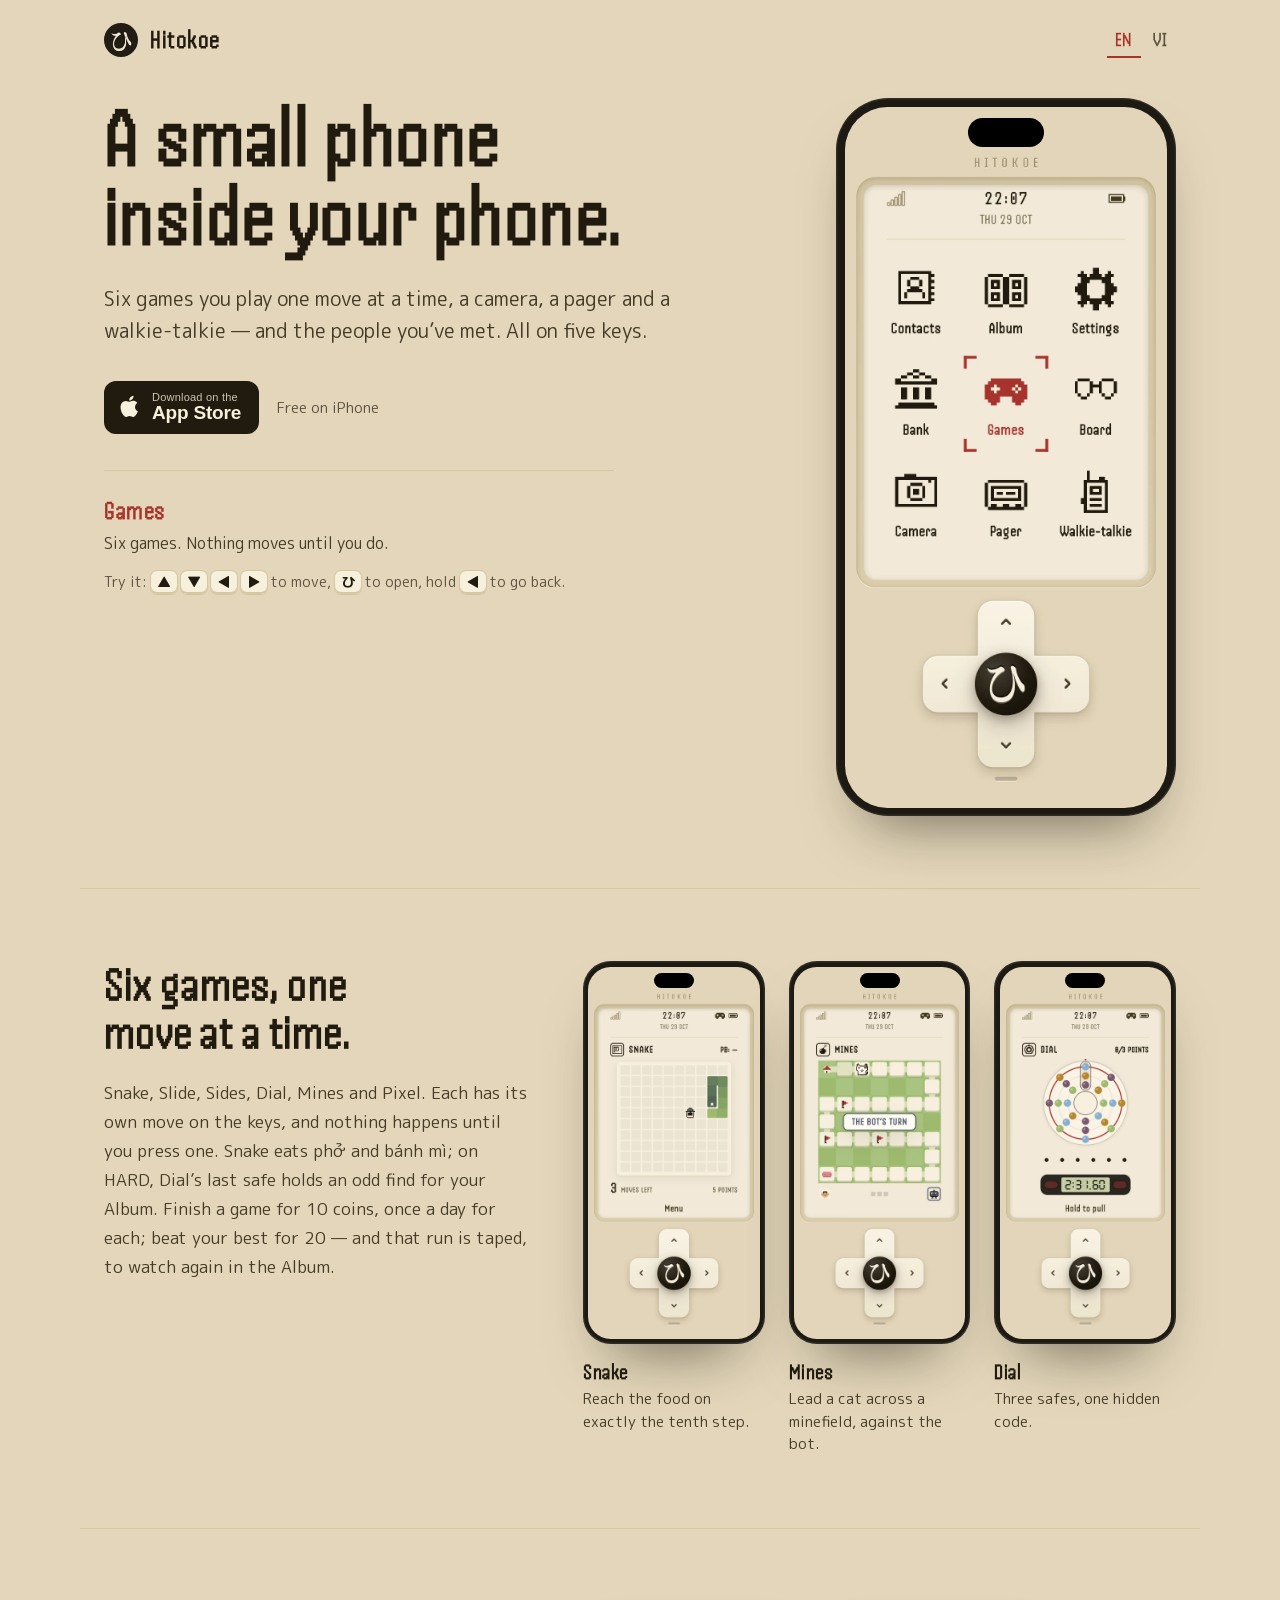
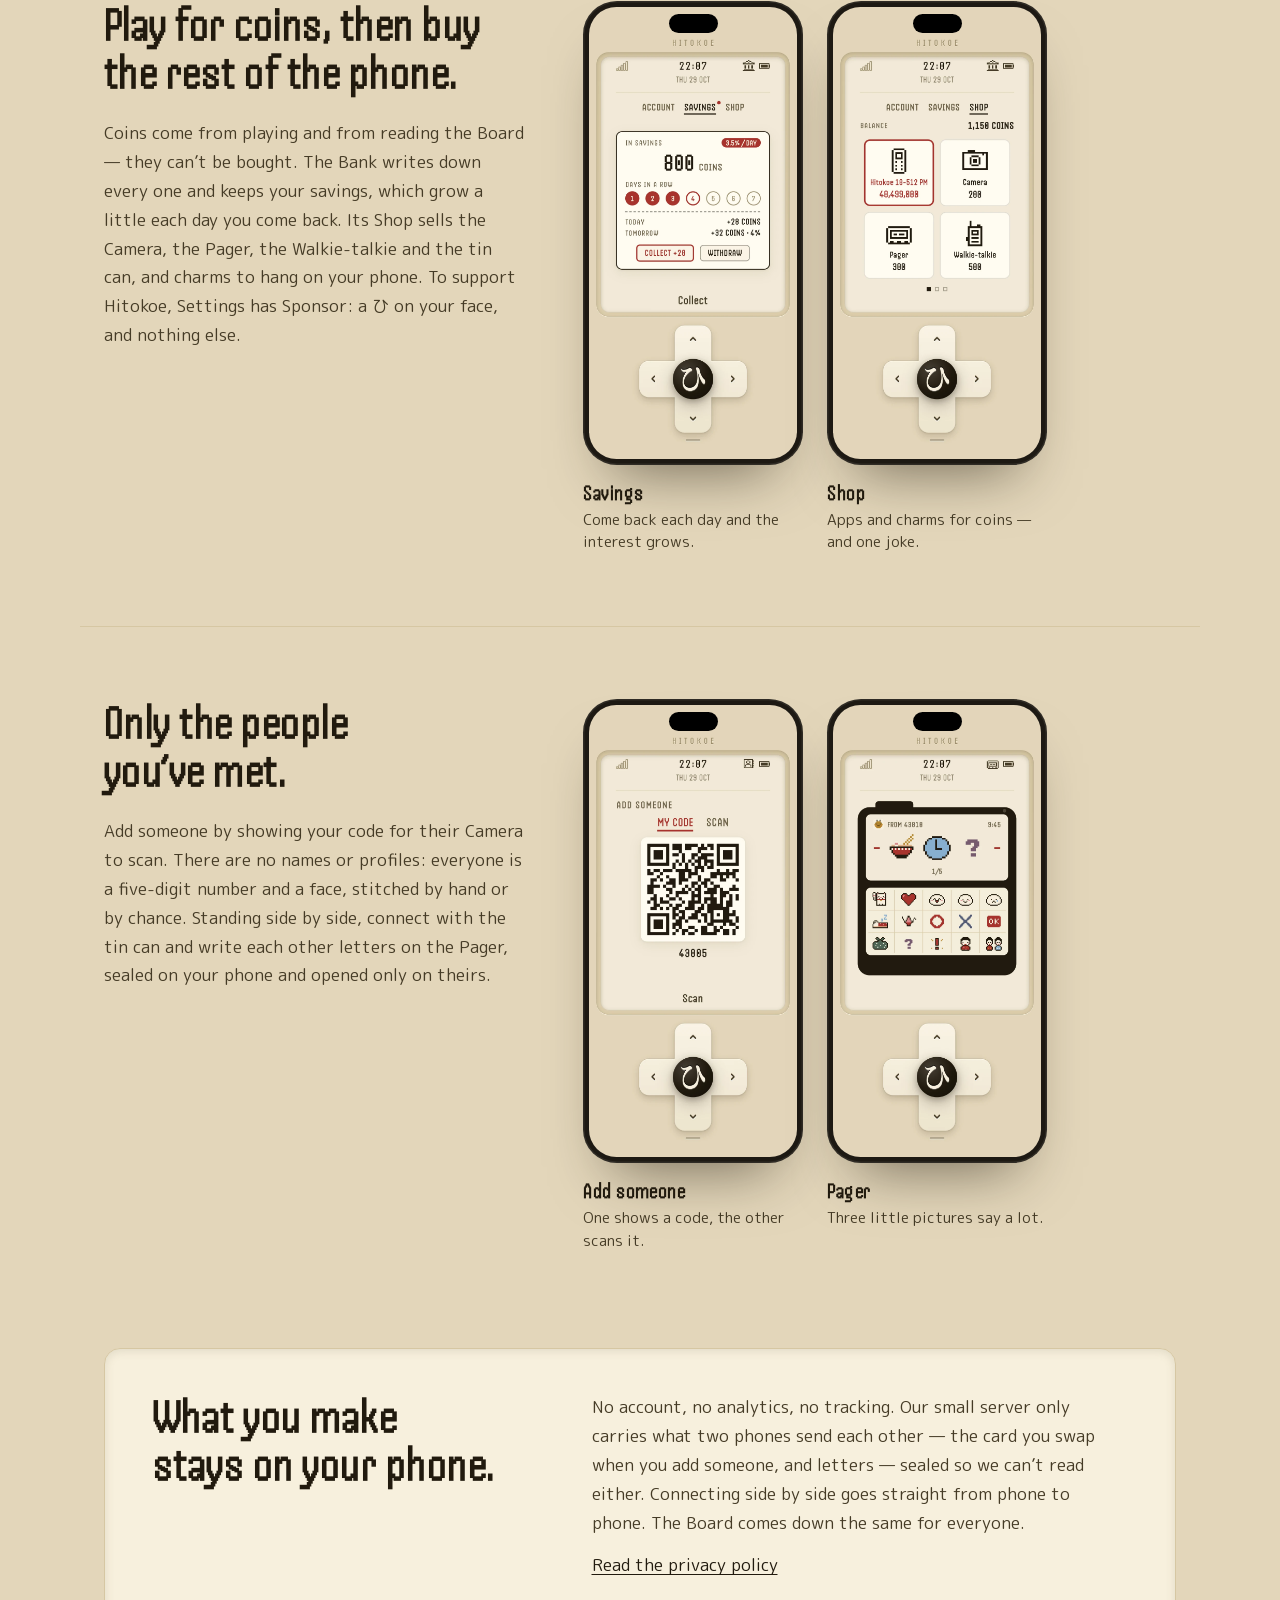
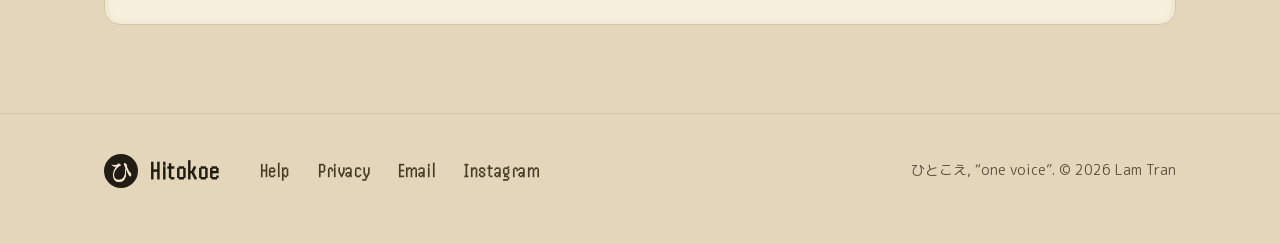
==== commit 7d27e332: "The site catches up with 1.2.0 as it is now (30 Oct): the tin can and connecting side by side, Spons" ====
--- a/index.html
+++ b/index.html
@@ -102,14 +102,14 @@
         <span data-l="vi">Sáu trò chơi, từng nước một.</span>
       </h2>
       <p>
-        <span data-l="en">Snake, Slide, Sides, Dial, Mines and Pixel. Each has its own move on the keys, and nothing happens until you press one. Finish a game for 10 coins, once a day for each; beat your best for 20 — and that run is taped, to watch again in the Album.</span>
-        <span data-l="vi">Snake, Slide, Sides, Dial, Mines và Pixel. Mỗi trò một cách bấm riêng, và bạn chưa bấm thì chưa có gì xảy ra. Chơi xong một trò được 10 xu, mỗi trò một lần mỗi ngày; phá PB được 20 xu — và ván đó được quay lại để xem trong Album.</span>
+        <span data-l="en">Snake, Slide, Sides, Dial, Mines and Pixel. Each has its own move on the keys, and nothing happens until you press one. Snake eats phở and bánh mì; on HARD, Dial’s last safe holds an odd find for your Album. Finish a game for 10 coins, once a day for each; beat your best for 20 — and that run is taped, to watch again in the Album.</span>
+        <span data-l="vi">Snake, Slide, Sides, Dial, Mines và Pixel. Mỗi trò một cách bấm riêng, và bạn chưa bấm thì chưa có gì xảy ra. Rắn ăn phở, bánh mì; ở chế độ KHÓ, két cuối của Dial có một món đồ lạ để giữ trong Album. Chơi xong một trò được 10 xu, mỗi trò một lần mỗi ngày; phá PB được 20 xu — và ván đó được quay lại để xem trong Album.</span>
       </p>
     </div>
     <ul class="phones">
       <li><figure>
         <div class="iphone"><div class="screen"><img data-shot="snake" width="804" height="1748" loading="lazy" alt="Snake, mid-game" data-alt-en="Snake, mid-game" data-alt-vi="Snake, đang chơi"><span class="island" aria-hidden="true"></span></div></div>
-        <figcaption><b>Snake</b><span data-l="en">Eat the dot on exactly the tenth step.</span><span data-l="vi">Ăn chấm đúng ở bước thứ mười.</span></figcaption>
+        <figcaption><b>Snake</b><span data-l="en">Reach the food on exactly the tenth step.</span><span data-l="vi">Ăn mồi đúng ở bước thứ mười.</span></figcaption>
       </figure></li>
       <li><figure>
         <div class="iphone"><div class="screen"><img data-shot="mines" width="804" height="1748" loading="lazy" alt="Mines: the cat on a minefield, the bot’s turn" data-alt-en="Mines: the cat on a minefield, the bot’s turn" data-alt-vi="Mines: chú mèo trên bãi mìn, tới lượt máy"><span class="island" aria-hidden="true"></span></div></div>
@@ -129,8 +129,8 @@
         <span data-l="vi">Chơi lấy xu, rồi mua phần còn lại của chiếc máy.</span>
       </h2>
       <p>
-        <span data-l="en">Coins come from playing and from reading the Board — they can’t be bought. The Bank writes down every one and keeps your savings, which grow a little each day you come back. Its Shop sells the Camera, the Pager and the Walkie-talkie.</span>
-        <span data-l="vi">Xu đến từ việc chơi và đọc Board — không mua được. Ngân hàng ghi lại từng đồng và giữ tiền tiết kiệm của bạn, mỗi ngày quay lại lớn thêm một chút. Cửa hàng của nó bán Máy ảnh, Máy nhắn tin và Bộ đàm.</span>
+        <span data-l="en">Coins come from playing and from reading the Board — they can’t be bought. The Bank writes down every one and keeps your savings, which grow a little each day you come back. Its Shop sells the Camera, the Pager, the Walkie-talkie and the tin can, and charms to hang on your phone. To support Hitokoe, Settings has Sponsor: a ひ on your face, and nothing else.</span>
+        <span data-l="vi">Xu đến từ việc chơi và đọc Board — không mua được. Ngân hàng ghi lại từng đồng và giữ tiền tiết kiệm của bạn, mỗi ngày quay lại lớn thêm một chút. Cửa hàng của nó bán Máy ảnh, Máy nhắn tin, Bộ đàm, ống bơ, và móc khoá để treo lên máy. Muốn ủng hộ Hitokoe thì Cài đặt có mục Ủng hộ: một dấu ひ trên mặt bạn, không kèm gì khác.</span>
       </p>
     </div>
     <ul class="phones">
@@ -140,7 +140,7 @@
       </figure></li>
       <li><figure>
         <div class="iphone"><div class="screen"><img data-shot="shop" width="804" height="1748" loading="lazy" alt="The Shop inside the Bank" data-alt-en="The Shop inside the Bank" data-alt-vi="Cửa hàng trong Ngân hàng"><span class="island" aria-hidden="true"></span></div></div>
-        <figcaption><b><span data-l="en">Shop</span><span data-l="vi">Cửa hàng</span></b><span data-l="en">Apps for coins, and a few jokes.</span><span data-l="vi">App mua bằng xu, và vài món đùa.</span></figcaption>
+        <figcaption><b><span data-l="en">Shop</span><span data-l="vi">Cửa hàng</span></b><span data-l="en">Apps and charms for coins — and one joke.</span><span data-l="vi">App và móc khoá mua bằng xu — và một món đùa.</span></figcaption>
       </figure></li>
     </ul>
   </section>
@@ -152,8 +152,8 @@
         <span data-l="vi">Chỉ những người bạn đã gặp.</span>
       </h2>
       <p>
-        <span data-l="en">Add someone by showing your code for their Camera to scan. There are no names or profiles: everyone is a five-digit number and a face, stitched by hand or by chance. Letters on the Pager are sealed on your phone and opened only on theirs.</span>
-        <span data-l="vi">Thêm người bằng cách đưa mã của bạn cho Máy ảnh của họ quét. Không tên, không hồ sơ: mỗi người là một số năm chữ số và một gương mặt, thêu tay hoặc thêu ngẫu nhiên. Thư trên Máy nhắn tin được niêm phong ngay trên máy bạn và chỉ mở được trên máy họ.</span>
+        <span data-l="en">Add someone by showing your code for their Camera to scan. There are no names or profiles: everyone is a five-digit number and a face, stitched by hand or by chance. Standing side by side, connect with the tin can and write each other letters on the Pager, sealed on your phone and opened only on theirs.</span>
+        <span data-l="vi">Thêm người bằng cách đưa mã của bạn cho Máy ảnh của họ quét. Không tên, không hồ sơ: mỗi người là một số năm chữ số và một gương mặt, thêu tay hoặc thêu ngẫu nhiên. Đứng cạnh nhau thì nối máy bằng ống bơ và viết thư cho nhau trên Máy nhắn tin, niêm phong ngay trên máy bạn và chỉ mở được trên máy họ.</span>
       </p>
     </div>
     <ul class="phones">
@@ -176,8 +176,8 @@
       </h2>
       <div>
         <p>
-          <span data-l="en">No account, no analytics, no tracking. Our small server only carries what two phones send each other — the card you swap when you add someone, and letters — sealed so we can’t read either. The Board comes down the same for everyone.</span>
-          <span data-l="vi">Không tài khoản, không phân tích, không theo dõi. Máy chủ nhỏ của chúng tôi chỉ chuyển những gì hai máy gửi cho nhau — thẻ khi thêm người, và thư — đã niêm phong nên chúng tôi không đọc được. Board thì ai tải về cũng như nhau.</span>
+          <span data-l="en">No account, no analytics, no tracking. Our small server only carries what two phones send each other — the card you swap when you add someone, and letters — sealed so we can’t read either. Connecting side by side goes straight from phone to phone. The Board comes down the same for everyone.</span>
+          <span data-l="vi">Không tài khoản, không phân tích, không theo dõi. Máy chủ nhỏ của chúng tôi chỉ chuyển những gì hai máy gửi cho nhau — thẻ khi thêm người, và thư — đã niêm phong nên chúng tôi không đọc được. Nối máy khi đứng cạnh nhau thì đi thẳng từ máy này sang máy kia. Board thì ai tải về cũng như nhau.</span>
         </p>
         <p><a href="privacy.html"><span data-l="en">Read the privacy policy</span><span data-l="vi">Đọc chính sách quyền riêng tư</span></a></p>
       </div>
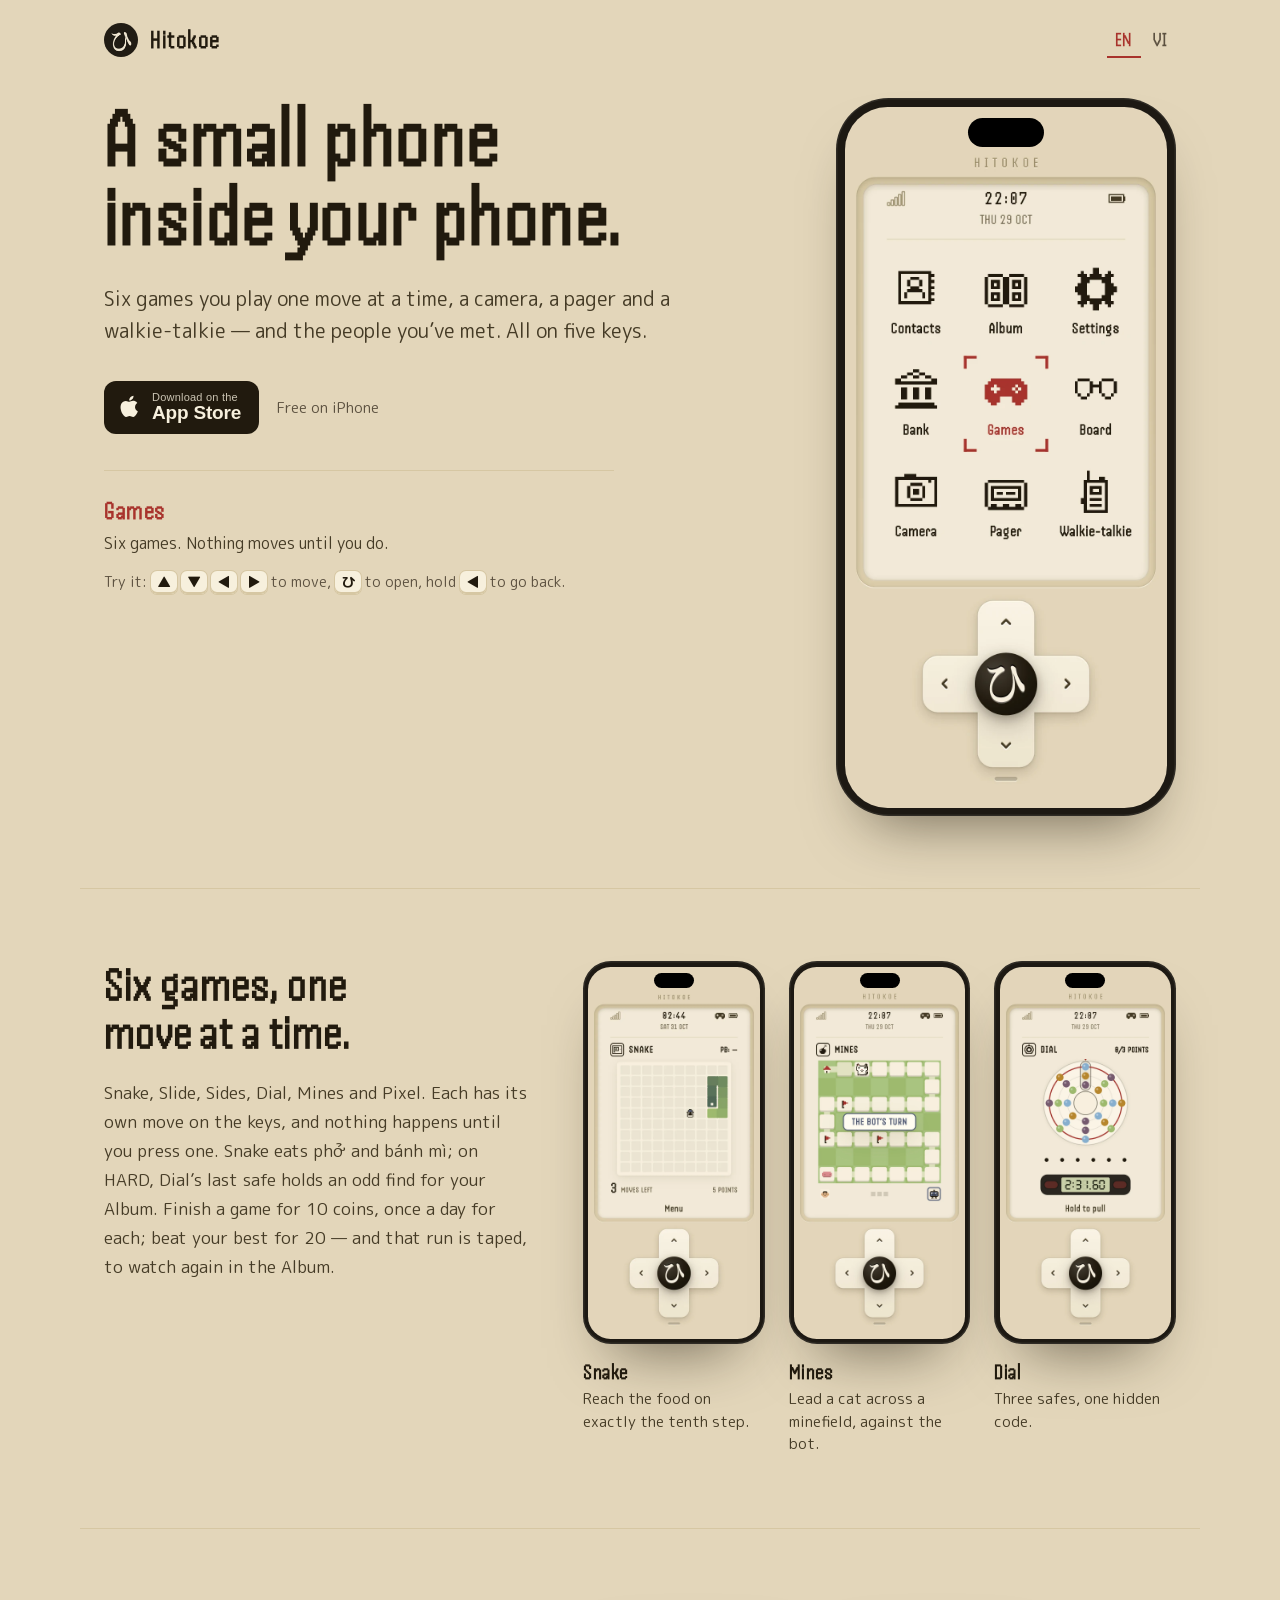
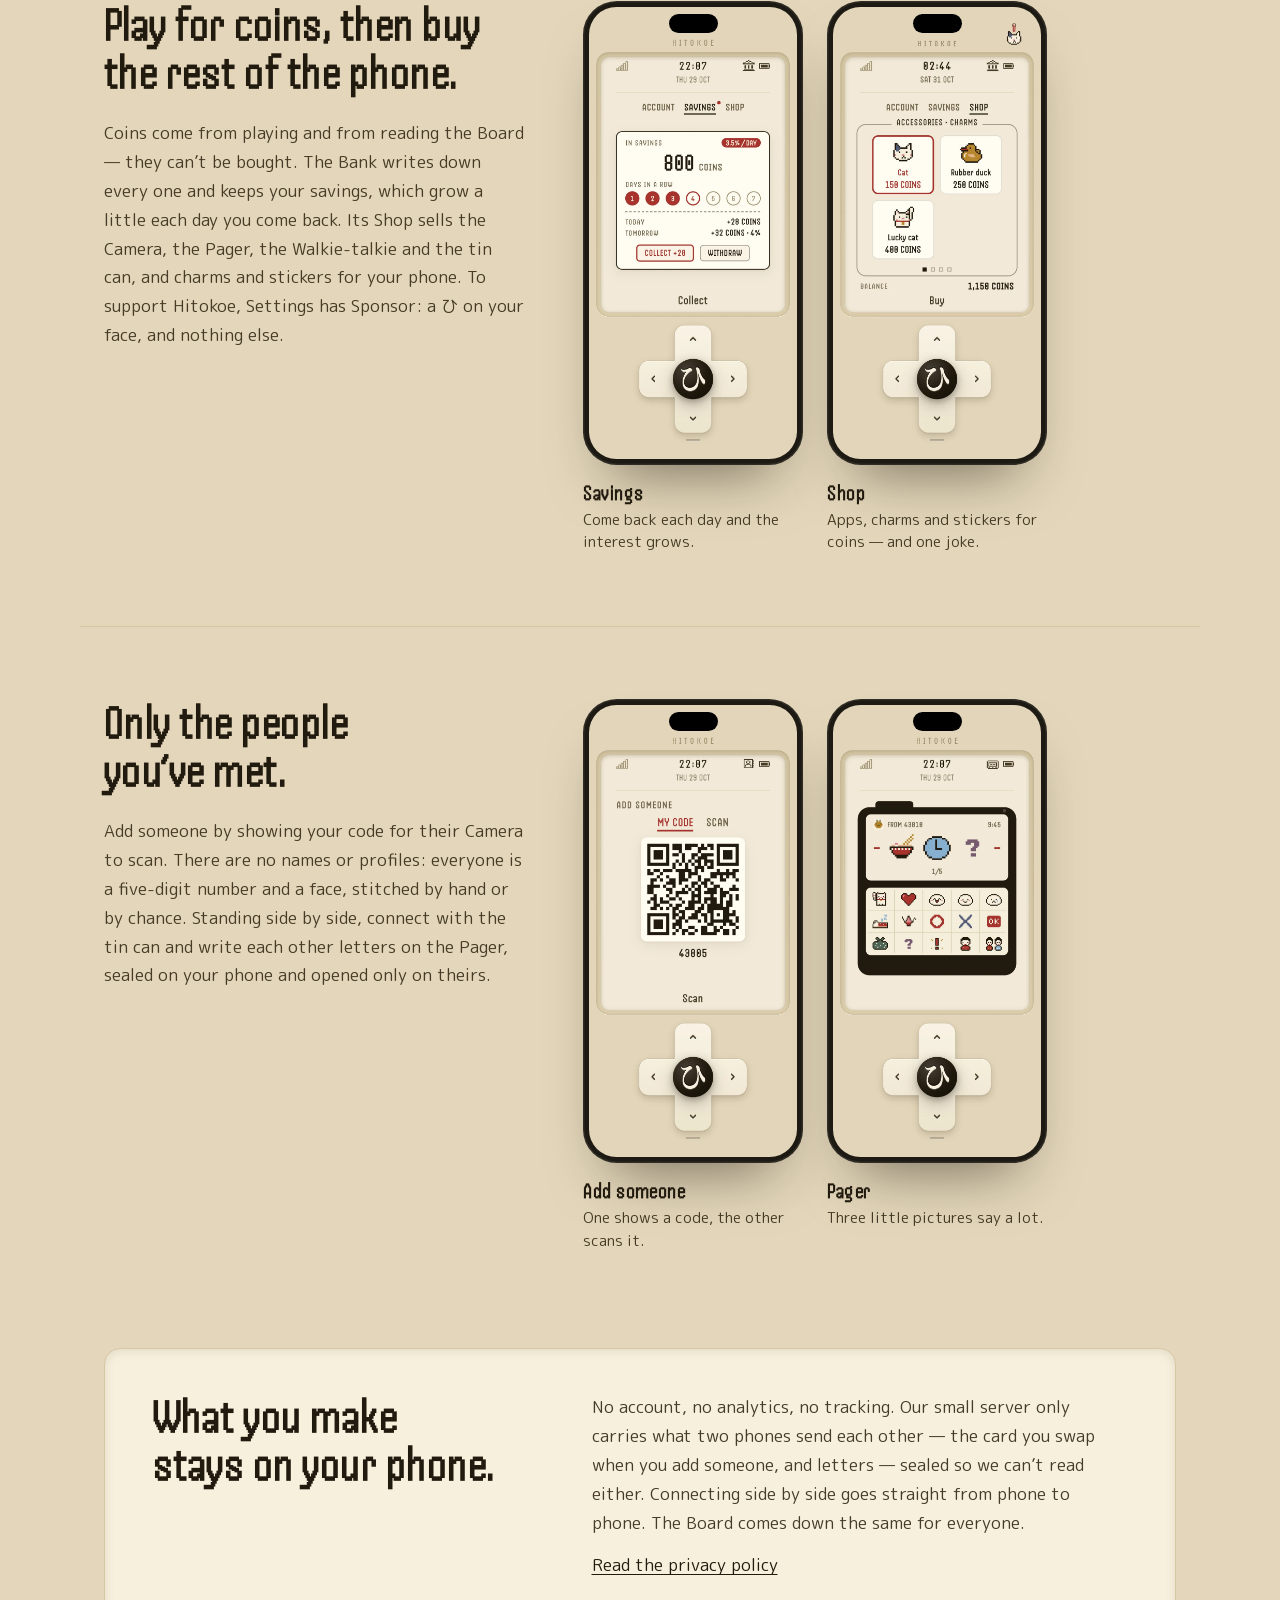
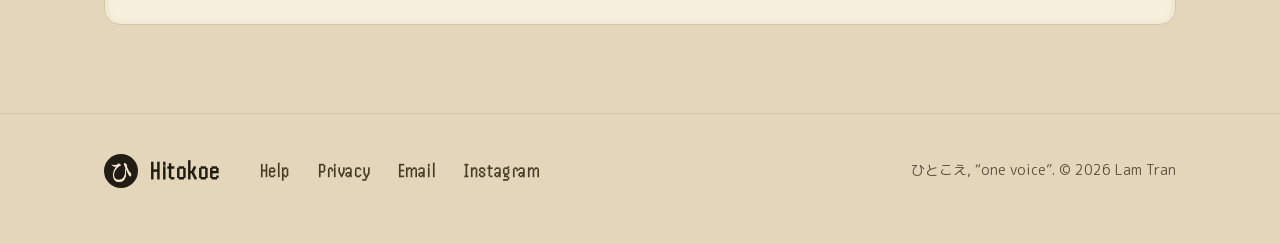
==== commit aabeb6f3: "The site as 1.2.0 goes to App Review (31 Oct): the Shop's charms hang from the phone's head and stic" ====
--- a/index.html
+++ b/index.html
@@ -129,8 +129,8 @@
         <span data-l="vi">Chơi lấy xu, rồi mua phần còn lại của chiếc máy.</span>
       </h2>
       <p>
-        <span data-l="en">Coins come from playing and from reading the Board — they can’t be bought. The Bank writes down every one and keeps your savings, which grow a little each day you come back. Its Shop sells the Camera, the Pager, the Walkie-talkie and the tin can, and charms to hang on your phone. To support Hitokoe, Settings has Sponsor: a ひ on your face, and nothing else.</span>
-        <span data-l="vi">Xu đến từ việc chơi và đọc Board — không mua được. Ngân hàng ghi lại từng đồng và giữ tiền tiết kiệm của bạn, mỗi ngày quay lại lớn thêm một chút. Cửa hàng của nó bán Máy ảnh, Máy nhắn tin, Bộ đàm, ống bơ, và móc khoá để treo lên máy. Muốn ủng hộ Hitokoe thì Cài đặt có mục Ủng hộ: một dấu ひ trên mặt bạn, không kèm gì khác.</span>
+        <span data-l="en">Coins come from playing and from reading the Board — they can’t be bought. The Bank writes down every one and keeps your savings, which grow a little each day you come back. Its Shop sells the Camera, the Pager, the Walkie-talkie and the tin can, and charms and stickers for your phone. To support Hitokoe, Settings has Sponsor: a ひ on your face, and nothing else.</span>
+        <span data-l="vi">Xu đến từ việc chơi và đọc Board — không mua được. Ngân hàng ghi lại từng đồng và giữ tiền tiết kiệm của bạn, mỗi ngày quay lại lớn thêm một chút. Cửa hàng của nó bán Máy ảnh, Máy nhắn tin, Bộ đàm, ống bơ, cùng móc khoá và sticker cho chiếc máy. Muốn ủng hộ Hitokoe thì Cài đặt có mục Ủng hộ: một dấu ひ trên mặt bạn, không kèm gì khác.</span>
       </p>
     </div>
     <ul class="phones">
@@ -140,7 +140,7 @@
       </figure></li>
       <li><figure>
         <div class="iphone"><div class="screen"><img data-shot="shop" width="804" height="1748" loading="lazy" alt="The Shop inside the Bank" data-alt-en="The Shop inside the Bank" data-alt-vi="Cửa hàng trong Ngân hàng"><span class="island" aria-hidden="true"></span></div></div>
-        <figcaption><b><span data-l="en">Shop</span><span data-l="vi">Cửa hàng</span></b><span data-l="en">Apps and charms for coins — and one joke.</span><span data-l="vi">App và móc khoá mua bằng xu — và một món đùa.</span></figcaption>
+        <figcaption><b><span data-l="en">Shop</span><span data-l="vi">Cửa hàng</span></b><span data-l="en">Apps, charms and stickers for coins — and one joke.</span><span data-l="vi">App, móc khoá và sticker mua bằng xu — và một món đùa.</span></figcaption>
       </figure></li>
     </ul>
   </section>
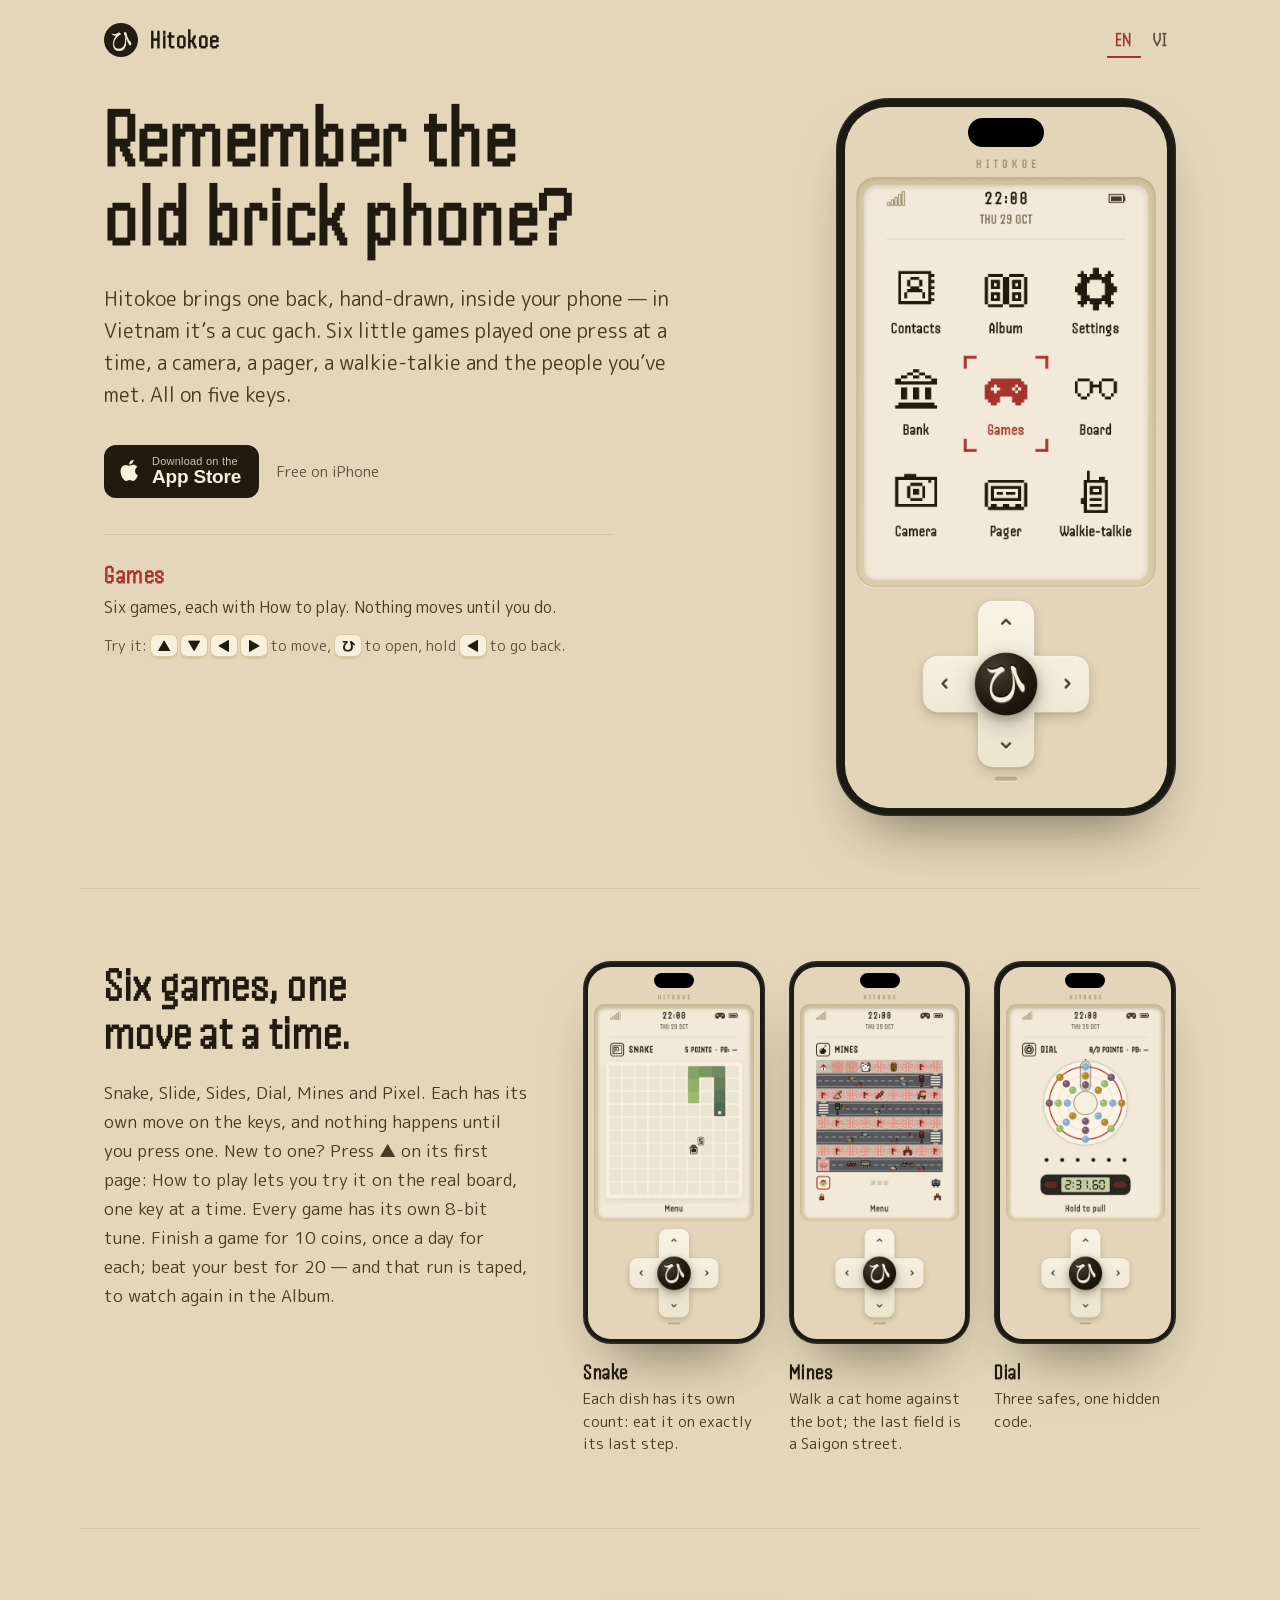
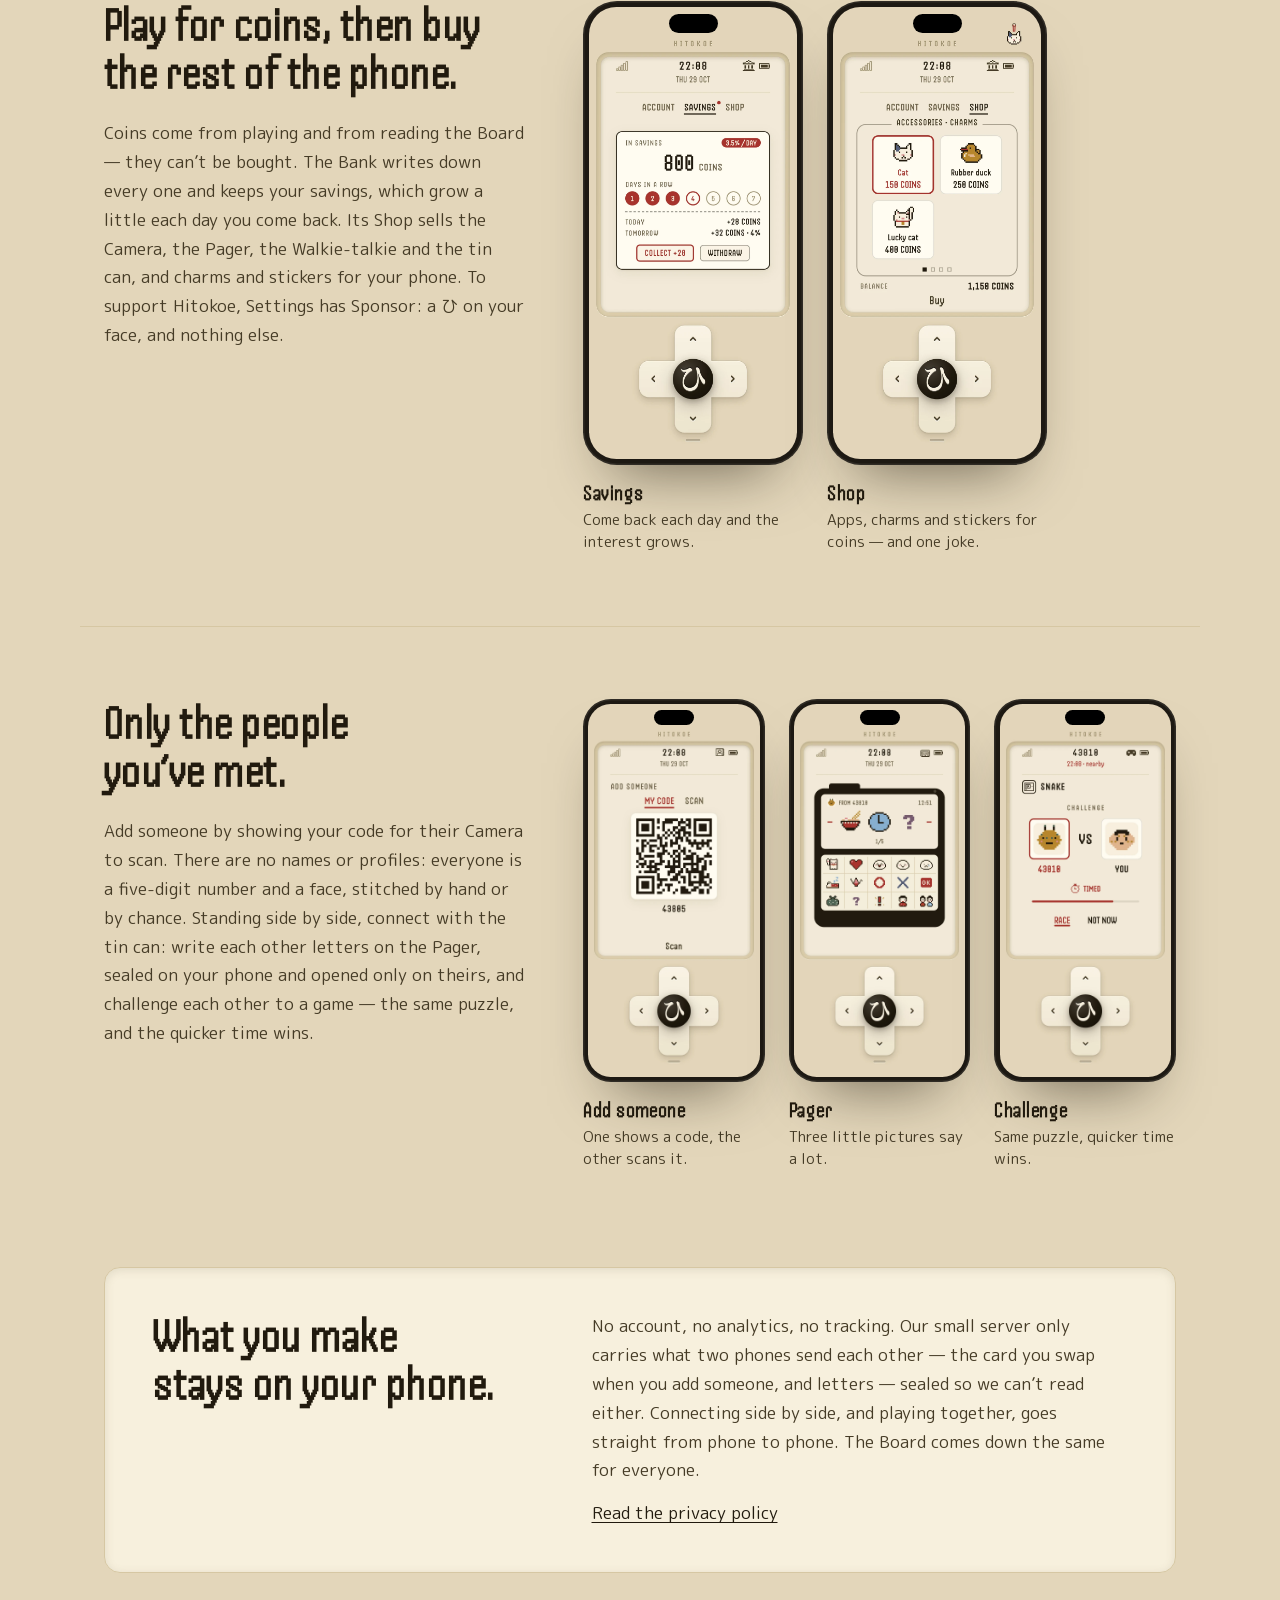
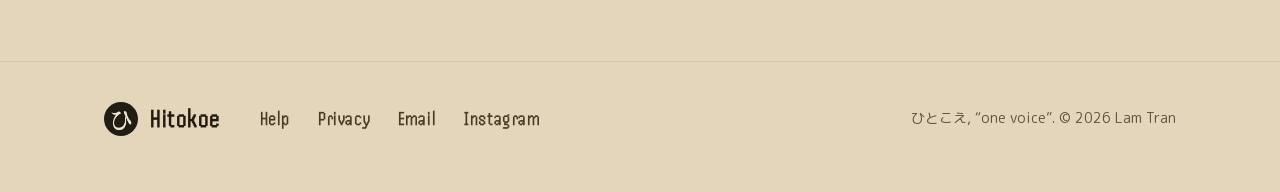
==== commit 388dd030: "The site as 1.2.1 goes out (6 Nov): Cuc Gach / Cục Gạch, How to play, an 8-bit tune for each game, t" ====
--- a/index.html
+++ b/index.html
@@ -1,14 +1,14 @@
 <!doctype html>
 <html lang="en" data-lang="en"
-  data-title-en="Hitokoe — a small phone inside your phone"
-  data-title-vi="Hitokoe — chiếc điện thoại nhỏ trong điện thoại của bạn">
+  data-title-en="Hitokoe — Cuc Gach: a brick phone inside your phone"
+  data-title-vi="Hitokoe — Cục Gạch: điện thoại cục gạch trong điện thoại của bạn">
 <head>
 <meta charset="utf-8">
 <meta name="viewport" content="width=device-width, initial-scale=1">
-<title>Hitokoe — a small phone inside your phone</title>
-<meta name="description" content="Six games you play one move at a time, a camera, a pager and a walkie-talkie — and the people you’ve met. All on five keys. Free on iPhone.">
-<meta property="og:title" content="Hitokoe — a small phone inside your phone">
-<meta property="og:description" content="Six games, a camera, a pager, a walkie-talkie and the people you’ve met — all on five keys.">
+<title>Hitokoe — Cuc Gach: a brick phone inside your phone</title>
+<meta name="description" content="A hand-drawn brick phone inside your phone: six little games played one press at a time, each with How to play, a friend to challenge side by side, a camera, a pager and a walkie-talkie. Five keys. Free on iPhone.">
+<meta property="og:title" content="Hitokoe — Cuc Gach: a brick phone inside your phone">
+<meta property="og:description" content="Six little games, one press at a time, and a friend to challenge side by side — all on five keys.">
 <meta property="og:type" content="website">
 <meta property="og:url" content="https://hitokoe.app/">
 <meta property="og:image" content="https://hitokoe.app/img/og.png">
@@ -54,12 +54,12 @@
   <section class="hero wrap">
     <div class="hero-copy">
       <h1>
-        <span data-l="en">A small phone inside your phone.</span>
-        <span data-l="vi">Một chiếc điện thoại nhỏ trong điện thoại của bạn.</span>
+        <span data-l="en">Remember the old brick phone?</span>
+        <span data-l="vi">Còn nhớ điện thoại cục gạch không?</span>
       </h1>
       <p class="lead">
-        <span data-l="en">Six games you play one move at a time, a camera, a pager and a walkie-talkie — and the people you’ve met. All on five keys.</span>
-        <span data-l="vi">Sáu trò chơi đi từng nước, máy ảnh, máy nhắn tin, bộ đàm — và những người bạn đã gặp. Tất cả trên năm phím.</span>
+        <span data-l="en">Hitokoe brings one back, hand-drawn, inside your phone — in Vietnam it’s a cuc gach. Six little games played one press at a time, a camera, a pager, a walkie-talkie and the people you’ve met. All on five keys.</span>
+        <span data-l="vi">Hitokoe mang nó trở lại, vẽ tay, nằm gọn trong điện thoại của bạn. Sáu trò chơi bấm từng nước, máy ảnh, máy nhắn tin, bộ đàm và những người bạn đã gặp. Tất cả trên năm phím.</span>
       </p>
       <p class="get">
         <a class="store" href="https://apps.apple.com/app/id6773432306" target="_blank" rel="noopener">
@@ -102,18 +102,18 @@
         <span data-l="vi">Sáu trò chơi, từng nước một.</span>
       </h2>
       <p>
-        <span data-l="en">Snake, Slide, Sides, Dial, Mines and Pixel. Each has its own move on the keys, and nothing happens until you press one. Snake eats phở and bánh mì; on HARD, Dial’s last safe holds an odd find for your Album. Finish a game for 10 coins, once a day for each; beat your best for 20 — and that run is taped, to watch again in the Album.</span>
-        <span data-l="vi">Snake, Slide, Sides, Dial, Mines và Pixel. Mỗi trò một cách bấm riêng, và bạn chưa bấm thì chưa có gì xảy ra. Rắn ăn phở, bánh mì; ở chế độ KHÓ, két cuối của Dial có một món đồ lạ để giữ trong Album. Chơi xong một trò được 10 xu, mỗi trò một lần mỗi ngày; phá PB được 20 xu — và ván đó được quay lại để xem trong Album.</span>
+        <span data-l="en">Snake, Slide, Sides, Dial, Mines and Pixel. Each has its own move on the keys, and nothing happens until you press one. New to one? Press ▲ on its first page: How to play lets you try it on the real board, one key at a time. Every game has its own 8-bit tune. Finish a game for 10 coins, once a day for each; beat your best for 20 — and that run is taped, to watch again in the Album.</span>
+        <span data-l="vi">Snake, Slide, Sides, Dial, Mines và Pixel. Mỗi trò một cách bấm riêng, và bạn chưa bấm thì chưa có gì xảy ra. Chưa biết chơi? Bấm ▲ ở trang đầu: Hướng dẫn cho bạn chơi thử từng phím ngay trên bàn thật. Trò nào cũng có nhạc 8-bit riêng. Chơi xong một trò được 10 xu, mỗi trò một lần mỗi ngày; phá PB được 20 xu — và ván đó được quay lại để xem trong Album.</span>
       </p>
     </div>
     <ul class="phones">
       <li><figure>
         <div class="iphone"><div class="screen"><img data-shot="snake" width="804" height="1748" loading="lazy" alt="Snake, mid-game" data-alt-en="Snake, mid-game" data-alt-vi="Snake, đang chơi"><span class="island" aria-hidden="true"></span></div></div>
-        <figcaption><b>Snake</b><span data-l="en">Reach the food on exactly the tenth step.</span><span data-l="vi">Ăn mồi đúng ở bước thứ mười.</span></figcaption>
-      </figure></li>
-      <li><figure>
-        <div class="iphone"><div class="screen"><img data-shot="mines" width="804" height="1748" loading="lazy" alt="Mines: the cat on a minefield, the bot’s turn" data-alt-en="Mines: the cat on a minefield, the bot’s turn" data-alt-vi="Mines: chú mèo trên bãi mìn, tới lượt máy"><span class="island" aria-hidden="true"></span></div></div>
-        <figcaption><b>Mines</b><span data-l="en">Lead a cat across a minefield, against the bot.</span><span data-l="vi">Dắt mèo qua bãi mìn, đấu với máy.</span></figcaption>
+        <figcaption><b>Snake</b><span data-l="en">Each dish has its own count: eat it on exactly its last step.</span><span data-l="vi">Mỗi món một số bước: ăn đúng ở bước cuối.</span></figcaption>
+      </figure></li>
+      <li><figure>
+        <div class="iphone"><div class="screen"><img data-shot="mines" width="804" height="1748" loading="lazy" alt="Mines on a Saigon street: the cat on its way to the cushion" data-alt-en="Mines on a Saigon street: the cat on its way to the cushion" data-alt-vi="Mines trên phố Sài Gòn: chú mèo trên đường về nệm"><span class="island" aria-hidden="true"></span></div></div>
+        <figcaption><b>Mines</b><span data-l="en">Walk a cat home against the bot; the last field is a Saigon street.</span><span data-l="vi">Thay phiên với máy dắt mèo về nệm; bãi cuối là phố Sài Gòn.</span></figcaption>
       </figure></li>
       <li><figure>
         <div class="iphone"><div class="screen"><img data-shot="dial" width="804" height="1748" loading="lazy" alt="Dial: a safe’s rings of coloured lamps" data-alt-en="Dial: a safe’s rings of coloured lamps" data-alt-vi="Dial: các vòng đèn màu của két sắt"><span class="island" aria-hidden="true"></span></div></div>
@@ -152,8 +152,8 @@
         <span data-l="vi">Chỉ những người bạn đã gặp.</span>
       </h2>
       <p>
-        <span data-l="en">Add someone by showing your code for their Camera to scan. There are no names or profiles: everyone is a five-digit number and a face, stitched by hand or by chance. Standing side by side, connect with the tin can and write each other letters on the Pager, sealed on your phone and opened only on theirs.</span>
-        <span data-l="vi">Thêm người bằng cách đưa mã của bạn cho Máy ảnh của họ quét. Không tên, không hồ sơ: mỗi người là một số năm chữ số và một gương mặt, thêu tay hoặc thêu ngẫu nhiên. Đứng cạnh nhau thì nối máy bằng ống bơ và viết thư cho nhau trên Máy nhắn tin, niêm phong ngay trên máy bạn và chỉ mở được trên máy họ.</span>
+        <span data-l="en">Add someone by showing your code for their Camera to scan. There are no names or profiles: everyone is a five-digit number and a face, stitched by hand or by chance. Standing side by side, connect with the tin can: write each other letters on the Pager, sealed on your phone and opened only on theirs, and challenge each other to a game — the same puzzle, and the quicker time wins.</span>
+        <span data-l="vi">Thêm người bằng cách đưa mã của bạn cho Máy ảnh của họ quét. Không tên, không hồ sơ: mỗi người là một số năm chữ số và một gương mặt, thêu tay hoặc thêu ngẫu nhiên. Đứng cạnh nhau thì nối máy bằng ống bơ: viết thư cho nhau trên Máy nhắn tin, niêm phong ngay trên máy bạn và chỉ mở được trên máy họ, và thách đấu nhau một ván — cùng một đề, ai nhanh hơn thì thắng.</span>
       </p>
     </div>
     <ul class="phones">
@@ -164,6 +164,10 @@
       <li><figure>
         <div class="iphone"><div class="screen"><img data-shot="letter" width="804" height="1748" loading="lazy" alt="A letter on the Pager: a bowl, a clock and a question mark" data-alt-en="A letter on the Pager: a bowl, a clock and a question mark" data-alt-vi="Một lá thư trên Máy nhắn tin: bát mì, đồng hồ và dấu hỏi"><span class="island" aria-hidden="true"></span></div></div>
         <figcaption><b><span data-l="en">Pager</span><span data-l="vi">Máy nhắn tin</span></b><span data-l="en">Three little pictures say a lot.</span><span data-l="vi">Ba hình nhỏ nói được nhiều điều.</span></figcaption>
+      </figure></li>
+      <li><figure>
+        <div class="iphone"><div class="screen"><img data-shot="duel" width="804" height="1748" loading="lazy" alt="A challenge between two phones side by side: Snake, timed" data-alt-en="A challenge between two phones side by side: Snake, timed" data-alt-vi="Thách đấu giữa hai máy cạnh nhau: Snake, tính giờ"><span class="island" aria-hidden="true"></span></div></div>
+        <figcaption><b><span data-l="en">Challenge</span><span data-l="vi">Thách đấu</span></b><span data-l="en">Same puzzle, quicker time wins.</span><span data-l="vi">Cùng một đề, ai nhanh hơn thì thắng.</span></figcaption>
       </figure></li>
     </ul>
   </section>
@@ -176,8 +180,8 @@
       </h2>
       <div>
         <p>
-          <span data-l="en">No account, no analytics, no tracking. Our small server only carries what two phones send each other — the card you swap when you add someone, and letters — sealed so we can’t read either. Connecting side by side goes straight from phone to phone. The Board comes down the same for everyone.</span>
-          <span data-l="vi">Không tài khoản, không phân tích, không theo dõi. Máy chủ nhỏ của chúng tôi chỉ chuyển những gì hai máy gửi cho nhau — thẻ khi thêm người, và thư — đã niêm phong nên chúng tôi không đọc được. Nối máy khi đứng cạnh nhau thì đi thẳng từ máy này sang máy kia. Board thì ai tải về cũng như nhau.</span>
+          <span data-l="en">No account, no analytics, no tracking. Our small server only carries what two phones send each other — the card you swap when you add someone, and letters — sealed so we can’t read either. Connecting side by side, and playing together, goes straight from phone to phone. The Board comes down the same for everyone.</span>
+          <span data-l="vi">Không tài khoản, không phân tích, không theo dõi. Máy chủ nhỏ của chúng tôi chỉ chuyển những gì hai máy gửi cho nhau — thẻ khi thêm người, và thư — đã niêm phong nên chúng tôi không đọc được. Nối máy khi đứng cạnh nhau, và chơi cùng nhau, thì đi thẳng từ máy này sang máy kia. Board thì ai tải về cũng như nhau.</span>
         </p>
         <p><a href="privacy.html"><span data-l="en">Read the privacy policy</span><span data-l="vi">Đọc chính sách quyền riêng tư</span></a></p>
       </div>
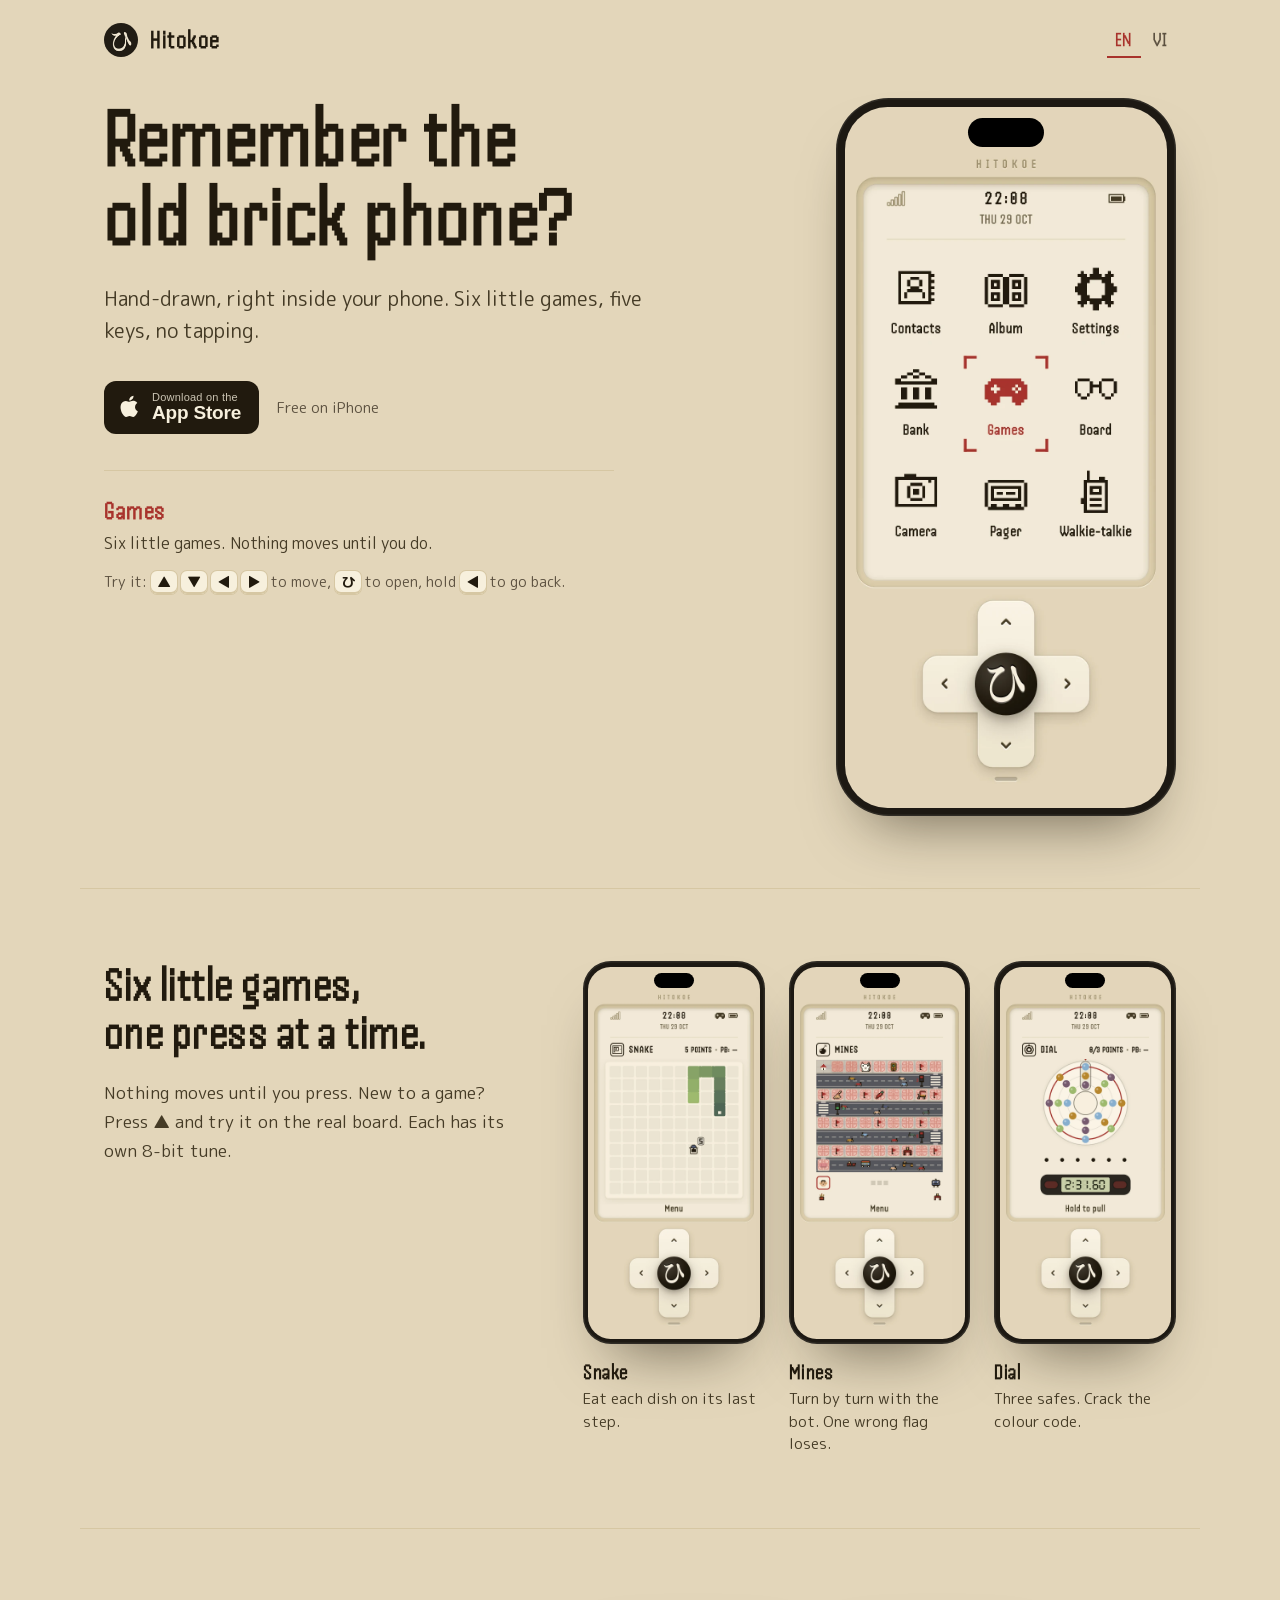
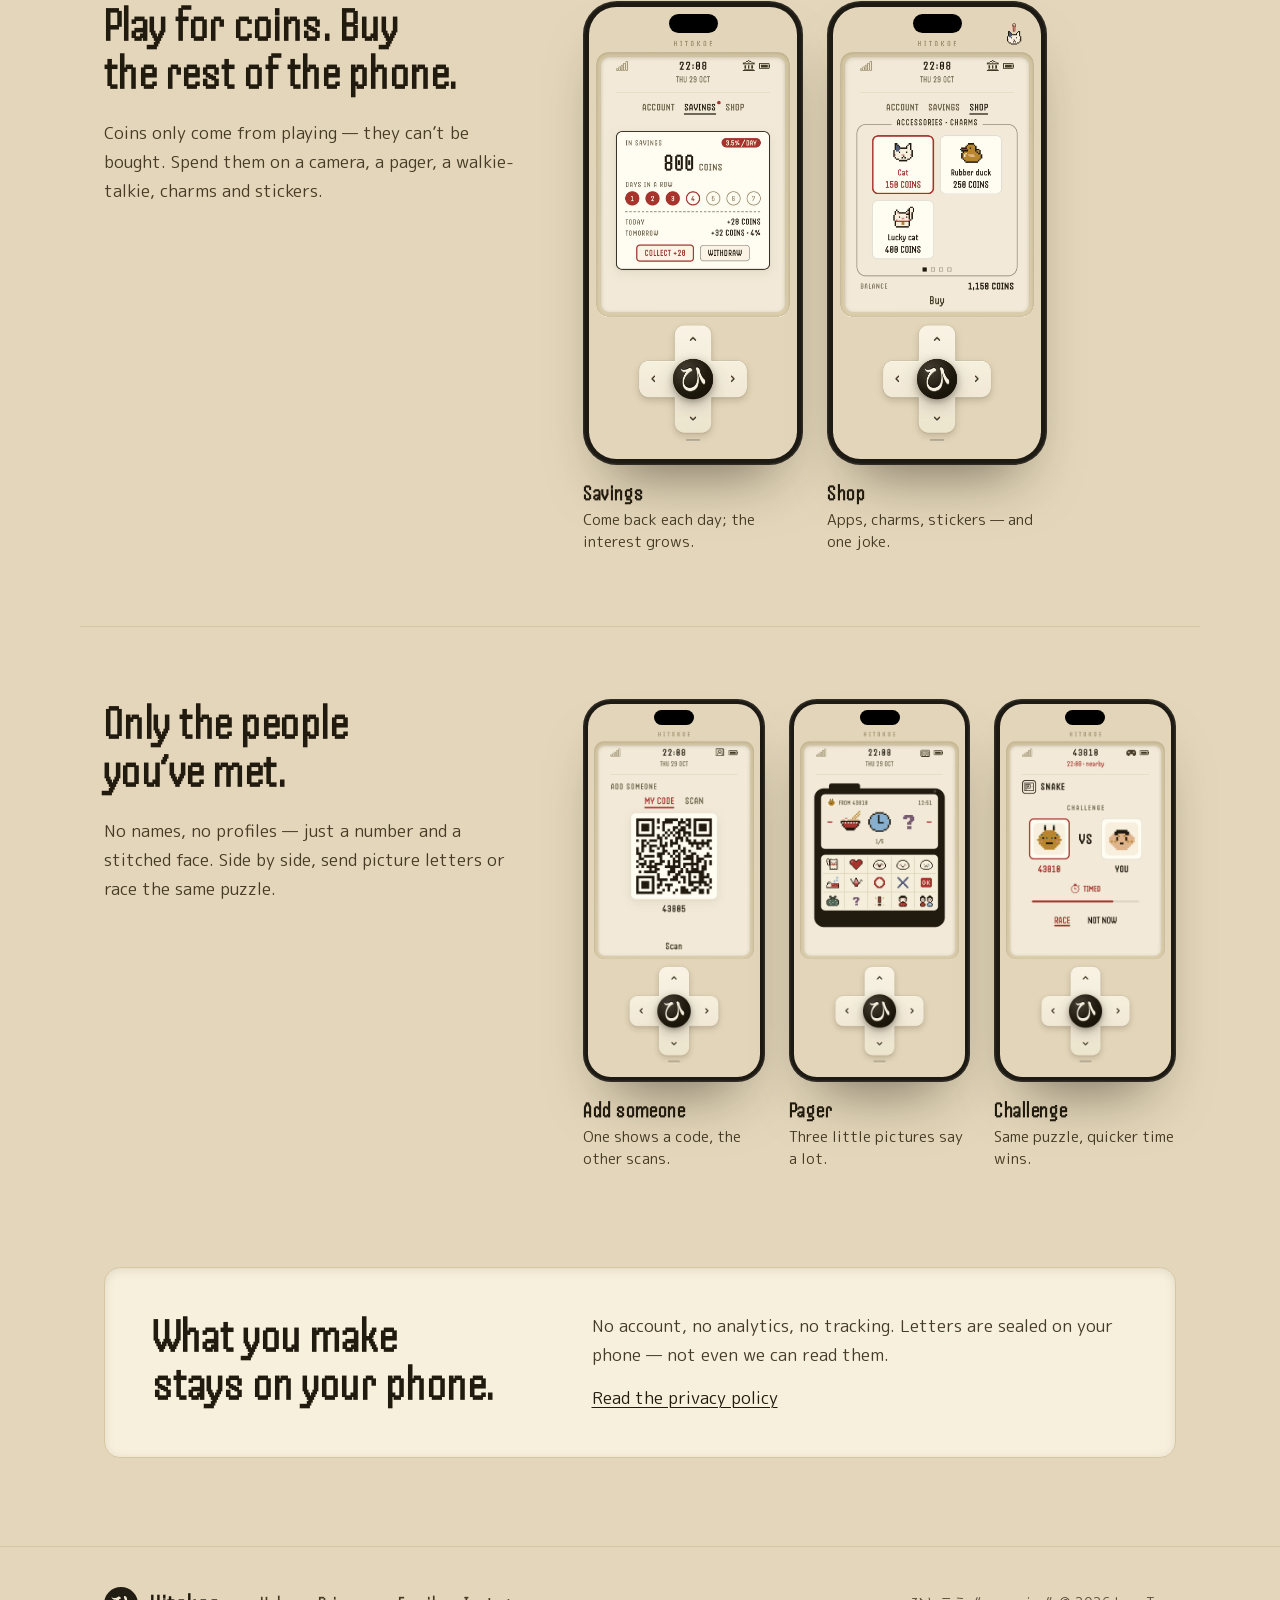
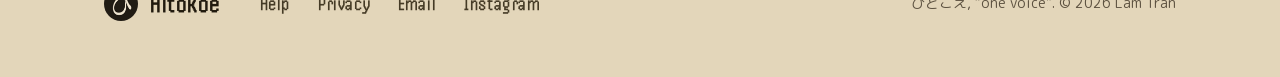
==== commit db938023: "The first page with fewer words (6 Nov, as the user asked: "trang đầu tôi thấy nhiều chữ"): one line" ====
--- a/index.html
+++ b/index.html
@@ -6,7 +6,7 @@
 <meta charset="utf-8">
 <meta name="viewport" content="width=device-width, initial-scale=1">
 <title>Hitokoe — Cuc Gach: a brick phone inside your phone</title>
-<meta name="description" content="A hand-drawn brick phone inside your phone: six little games played one press at a time, each with How to play, a friend to challenge side by side, a camera, a pager and a walkie-talkie. Five keys. Free on iPhone.">
+<meta name="description" content="A hand-drawn brick phone inside your phone: six little games, one press at a time, and friends to challenge side by side. Free on iPhone.">
 <meta property="og:title" content="Hitokoe — Cuc Gach: a brick phone inside your phone">
 <meta property="og:description" content="Six little games, one press at a time, and a friend to challenge side by side — all on five keys.">
 <meta property="og:type" content="website">
@@ -58,8 +58,8 @@
         <span data-l="vi">Còn nhớ điện thoại cục gạch không?</span>
       </h1>
       <p class="lead">
-        <span data-l="en">Hitokoe brings one back, hand-drawn, inside your phone — in Vietnam it’s a cuc gach. Six little games played one press at a time, a camera, a pager, a walkie-talkie and the people you’ve met. All on five keys.</span>
-        <span data-l="vi">Hitokoe mang nó trở lại, vẽ tay, nằm gọn trong điện thoại của bạn. Sáu trò chơi bấm từng nước, máy ảnh, máy nhắn tin, bộ đàm và những người bạn đã gặp. Tất cả trên năm phím.</span>
+        <span data-l="en">Hand-drawn, right inside your phone. Six little games, five keys, no tapping.</span>
+        <span data-l="vi">Vẽ tay, nằm gọn trong điện thoại của bạn. Sáu game nhỏ, năm phím bấm, khỏi chạm màn hình.</span>
       </p>
       <p class="get">
         <a class="store" href="https://apps.apple.com/app/id6773432306" target="_blank" rel="noopener">
@@ -87,7 +87,7 @@
       </div>
     </div>
     <div class="readout" id="readout">
-      <p class="lit" aria-live="polite"><b id="lit-name">Games</b><span id="lit-line">Six games. Nothing moves until you do.</span></p>
+      <p class="lit" aria-live="polite"><b id="lit-name">Games</b><span id="lit-line">Six little games. Nothing moves until you do.</span></p>
       <p class="how">
         <span data-l="en">Try it: <kbd>▲</kbd> <kbd>▼</kbd> <kbd>◀</kbd> <kbd>▶</kbd> to move, <kbd>ひ</kbd> to open, hold <kbd>◀</kbd> to go back.</span>
         <span data-l="vi">Bấm thử: <kbd>▲</kbd> <kbd>▼</kbd> <kbd>◀</kbd> <kbd>▶</kbd> để chọn, <kbd>ひ</kbd> để mở, giữ <kbd>◀</kbd> để quay lại.</span>
@@ -98,26 +98,26 @@
   <section class="part wrap" aria-labelledby="games">
     <div>
       <h2 id="games">
-        <span data-l="en">Six games, one move at a time.</span>
-        <span data-l="vi">Sáu trò chơi, từng nước một.</span>
+        <span data-l="en">Six little games, one press at a time.</span>
+        <span data-l="vi">Sáu game nhỏ, bấm từng nước.</span>
       </h2>
       <p>
-        <span data-l="en">Snake, Slide, Sides, Dial, Mines and Pixel. Each has its own move on the keys, and nothing happens until you press one. New to one? Press ▲ on its first page: How to play lets you try it on the real board, one key at a time. Every game has its own 8-bit tune. Finish a game for 10 coins, once a day for each; beat your best for 20 — and that run is taped, to watch again in the Album.</span>
-        <span data-l="vi">Snake, Slide, Sides, Dial, Mines và Pixel. Mỗi trò một cách bấm riêng, và bạn chưa bấm thì chưa có gì xảy ra. Chưa biết chơi? Bấm ▲ ở trang đầu: Hướng dẫn cho bạn chơi thử từng phím ngay trên bàn thật. Trò nào cũng có nhạc 8-bit riêng. Chơi xong một trò được 10 xu, mỗi trò một lần mỗi ngày; phá PB được 20 xu — và ván đó được quay lại để xem trong Album.</span>
+        <span data-l="en">Nothing moves until you press. New to a game? Press ▲ and try it on the real board. Each has its own 8-bit tune.</span>
+        <span data-l="vi">Bạn chưa bấm thì chưa có gì nhúc nhích. Chưa biết chơi? Bấm ▲ để chơi thử ngay trên bàn thật. Game nào cũng có nhạc 8-bit riêng.</span>
       </p>
     </div>
     <ul class="phones">
       <li><figure>
         <div class="iphone"><div class="screen"><img data-shot="snake" width="804" height="1748" loading="lazy" alt="Snake, mid-game" data-alt-en="Snake, mid-game" data-alt-vi="Snake, đang chơi"><span class="island" aria-hidden="true"></span></div></div>
-        <figcaption><b>Snake</b><span data-l="en">Each dish has its own count: eat it on exactly its last step.</span><span data-l="vi">Mỗi món một số bước: ăn đúng ở bước cuối.</span></figcaption>
+        <figcaption><b>Snake</b><span data-l="en">Eat each dish on its last step.</span><span data-l="vi">Ăn mỗi món đúng ở bước cuối.</span></figcaption>
       </figure></li>
       <li><figure>
         <div class="iphone"><div class="screen"><img data-shot="mines" width="804" height="1748" loading="lazy" alt="Mines on a Saigon street: the cat on its way to the cushion" data-alt-en="Mines on a Saigon street: the cat on its way to the cushion" data-alt-vi="Mines trên phố Sài Gòn: chú mèo trên đường về nệm"><span class="island" aria-hidden="true"></span></div></div>
-        <figcaption><b>Mines</b><span data-l="en">Walk a cat home against the bot; the last field is a Saigon street.</span><span data-l="vi">Thay phiên với máy dắt mèo về nệm; bãi cuối là phố Sài Gòn.</span></figcaption>
+        <figcaption><b>Mines</b><span data-l="en">Turn by turn with the bot. One wrong flag loses.</span><span data-l="vi">Thay phiên với bot. Đạp nhầm cờ là thua.</span></figcaption>
       </figure></li>
       <li><figure>
         <div class="iphone"><div class="screen"><img data-shot="dial" width="804" height="1748" loading="lazy" alt="Dial: a safe’s rings of coloured lamps" data-alt-en="Dial: a safe’s rings of coloured lamps" data-alt-vi="Dial: các vòng đèn màu của két sắt"><span class="island" aria-hidden="true"></span></div></div>
-        <figcaption><b>Dial</b><span data-l="en">Three safes, one hidden code.</span><span data-l="vi">Ba két sắt, một mã bí mật.</span></figcaption>
+        <figcaption><b>Dial</b><span data-l="en">Three safes. Crack the colour code.</span><span data-l="vi">Ba két sắt. Dò ra mã màu.</span></figcaption>
       </figure></li>
     </ul>
   </section>
@@ -125,22 +125,22 @@
   <section class="part wrap" aria-labelledby="bank">
     <div>
       <h2 id="bank">
-        <span data-l="en">Play for coins, then buy the rest of the phone.</span>
-        <span data-l="vi">Chơi lấy xu, rồi mua phần còn lại của chiếc máy.</span>
+        <span data-l="en">Play for coins. Buy the rest of the phone.</span>
+        <span data-l="vi">Chơi lấy xu, mua dần chiếc máy.</span>
       </h2>
       <p>
-        <span data-l="en">Coins come from playing and from reading the Board — they can’t be bought. The Bank writes down every one and keeps your savings, which grow a little each day you come back. Its Shop sells the Camera, the Pager, the Walkie-talkie and the tin can, and charms and stickers for your phone. To support Hitokoe, Settings has Sponsor: a ひ on your face, and nothing else.</span>
-        <span data-l="vi">Xu đến từ việc chơi và đọc Board — không mua được. Ngân hàng ghi lại từng đồng và giữ tiền tiết kiệm của bạn, mỗi ngày quay lại lớn thêm một chút. Cửa hàng của nó bán Máy ảnh, Máy nhắn tin, Bộ đàm, ống bơ, cùng móc khoá và sticker cho chiếc máy. Muốn ủng hộ Hitokoe thì Cài đặt có mục Ủng hộ: một dấu ひ trên mặt bạn, không kèm gì khác.</span>
+        <span data-l="en">Coins only come from playing — they can’t be bought. Spend them on a camera, a pager, a walkie-talkie, charms and stickers.</span>
+        <span data-l="vi">Xu chỉ có khi chơi, không mua bằng tiền được. Dùng xu mua máy ảnh, máy nhắn tin, bộ đàm, móc khoá và sticker.</span>
       </p>
     </div>
     <ul class="phones">
       <li><figure>
         <div class="iphone"><div class="screen"><img data-shot="savings" width="804" height="1748" loading="lazy" alt="The Bank: 800 coins in savings, three days in a row" data-alt-en="The Bank: 800 coins in savings, three days in a row" data-alt-vi="Ngân hàng: 800 xu tiết kiệm, ba ngày liên tiếp"><span class="island" aria-hidden="true"></span></div></div>
-        <figcaption><b><span data-l="en">Savings</span><span data-l="vi">Tiết kiệm</span></b><span data-l="en">Come back each day and the interest grows.</span><span data-l="vi">Ngày nào cũng quay lại thì lãi lớn dần.</span></figcaption>
+        <figcaption><b><span data-l="en">Savings</span><span data-l="vi">Tiết kiệm</span></b><span data-l="en">Come back each day; the interest grows.</span><span data-l="vi">Ghé mỗi ngày, lãi lớn dần.</span></figcaption>
       </figure></li>
       <li><figure>
         <div class="iphone"><div class="screen"><img data-shot="shop" width="804" height="1748" loading="lazy" alt="The Shop inside the Bank" data-alt-en="The Shop inside the Bank" data-alt-vi="Cửa hàng trong Ngân hàng"><span class="island" aria-hidden="true"></span></div></div>
-        <figcaption><b><span data-l="en">Shop</span><span data-l="vi">Cửa hàng</span></b><span data-l="en">Apps, charms and stickers for coins — and one joke.</span><span data-l="vi">App, móc khoá và sticker mua bằng xu — và một món đùa.</span></figcaption>
+        <figcaption><b><span data-l="en">Shop</span><span data-l="vi">Cửa hàng</span></b><span data-l="en">Apps, charms, stickers — and one joke.</span><span data-l="vi">App, móc khoá, sticker — và một món đùa.</span></figcaption>
       </figure></li>
     </ul>
   </section>
@@ -152,14 +152,14 @@
         <span data-l="vi">Chỉ những người bạn đã gặp.</span>
       </h2>
       <p>
-        <span data-l="en">Add someone by showing your code for their Camera to scan. There are no names or profiles: everyone is a five-digit number and a face, stitched by hand or by chance. Standing side by side, connect with the tin can: write each other letters on the Pager, sealed on your phone and opened only on theirs, and challenge each other to a game — the same puzzle, and the quicker time wins.</span>
-        <span data-l="vi">Thêm người bằng cách đưa mã của bạn cho Máy ảnh của họ quét. Không tên, không hồ sơ: mỗi người là một số năm chữ số và một gương mặt, thêu tay hoặc thêu ngẫu nhiên. Đứng cạnh nhau thì nối máy bằng ống bơ: viết thư cho nhau trên Máy nhắn tin, niêm phong ngay trên máy bạn và chỉ mở được trên máy họ, và thách đấu nhau một ván — cùng một đề, ai nhanh hơn thì thắng.</span>
+        <span data-l="en">No names, no profiles — just a number and a stitched face. Side by side, send picture letters or race the same puzzle.</span>
+        <span data-l="vi">Không tên, không hồ sơ — chỉ một dãy số và gương mặt thêu. Đứng cạnh nhau thì gửi thư bằng hình, hoặc thách đấu cùng một đề.</span>
       </p>
     </div>
     <ul class="phones">
       <li><figure>
         <div class="iphone"><div class="screen"><img data-shot="add" width="804" height="1748" loading="lazy" alt="Add someone: your code to scan" data-alt-en="Add someone: your code to scan" data-alt-vi="Thêm người: mã của bạn để quét"><span class="island" aria-hidden="true"></span></div></div>
-        <figcaption><b><span data-l="en">Add someone</span><span data-l="vi">Thêm người</span></b><span data-l="en">One shows a code, the other scans it.</span><span data-l="vi">Một người đưa mã, người kia quét.</span></figcaption>
+        <figcaption><b><span data-l="en">Add someone</span><span data-l="vi">Thêm người</span></b><span data-l="en">One shows a code, the other scans.</span><span data-l="vi">Một người đưa mã, người kia quét.</span></figcaption>
       </figure></li>
       <li><figure>
         <div class="iphone"><div class="screen"><img data-shot="letter" width="804" height="1748" loading="lazy" alt="A letter on the Pager: a bowl, a clock and a question mark" data-alt-en="A letter on the Pager: a bowl, a clock and a question mark" data-alt-vi="Một lá thư trên Máy nhắn tin: bát mì, đồng hồ và dấu hỏi"><span class="island" aria-hidden="true"></span></div></div>
@@ -180,8 +180,8 @@
       </h2>
       <div>
         <p>
-          <span data-l="en">No account, no analytics, no tracking. Our small server only carries what two phones send each other — the card you swap when you add someone, and letters — sealed so we can’t read either. Connecting side by side, and playing together, goes straight from phone to phone. The Board comes down the same for everyone.</span>
-          <span data-l="vi">Không tài khoản, không phân tích, không theo dõi. Máy chủ nhỏ của chúng tôi chỉ chuyển những gì hai máy gửi cho nhau — thẻ khi thêm người, và thư — đã niêm phong nên chúng tôi không đọc được. Nối máy khi đứng cạnh nhau, và chơi cùng nhau, thì đi thẳng từ máy này sang máy kia. Board thì ai tải về cũng như nhau.</span>
+          <span data-l="en">No account, no analytics, no tracking. Letters are sealed on your phone — not even we can read them.</span>
+          <span data-l="vi">Không tài khoản, không phân tích, không theo dõi. Thư được niêm phong ngay trên máy — đến chúng tôi cũng không đọc được.</span>
         </p>
         <p><a href="privacy.html"><span data-l="en">Read the privacy policy</span><span data-l="vi">Đọc chính sách quyền riêng tư</span></a></p>
       </div>
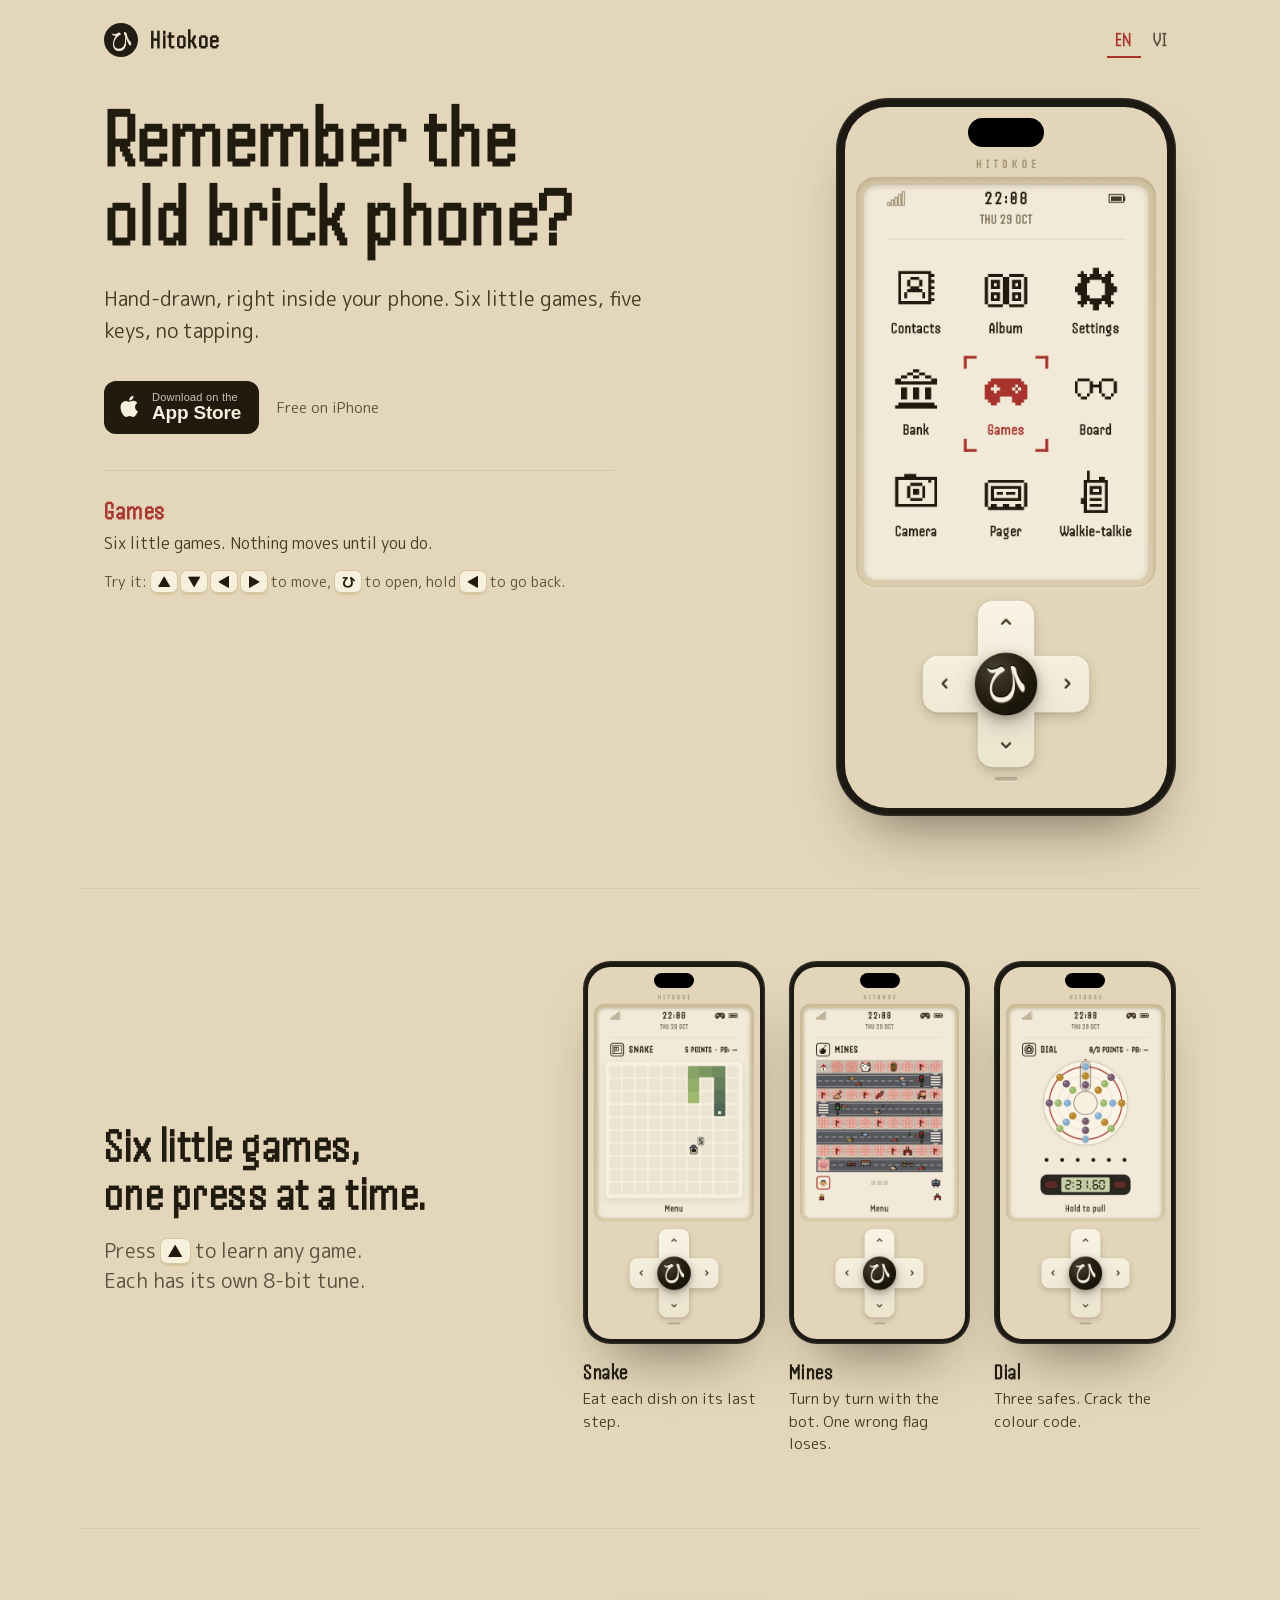
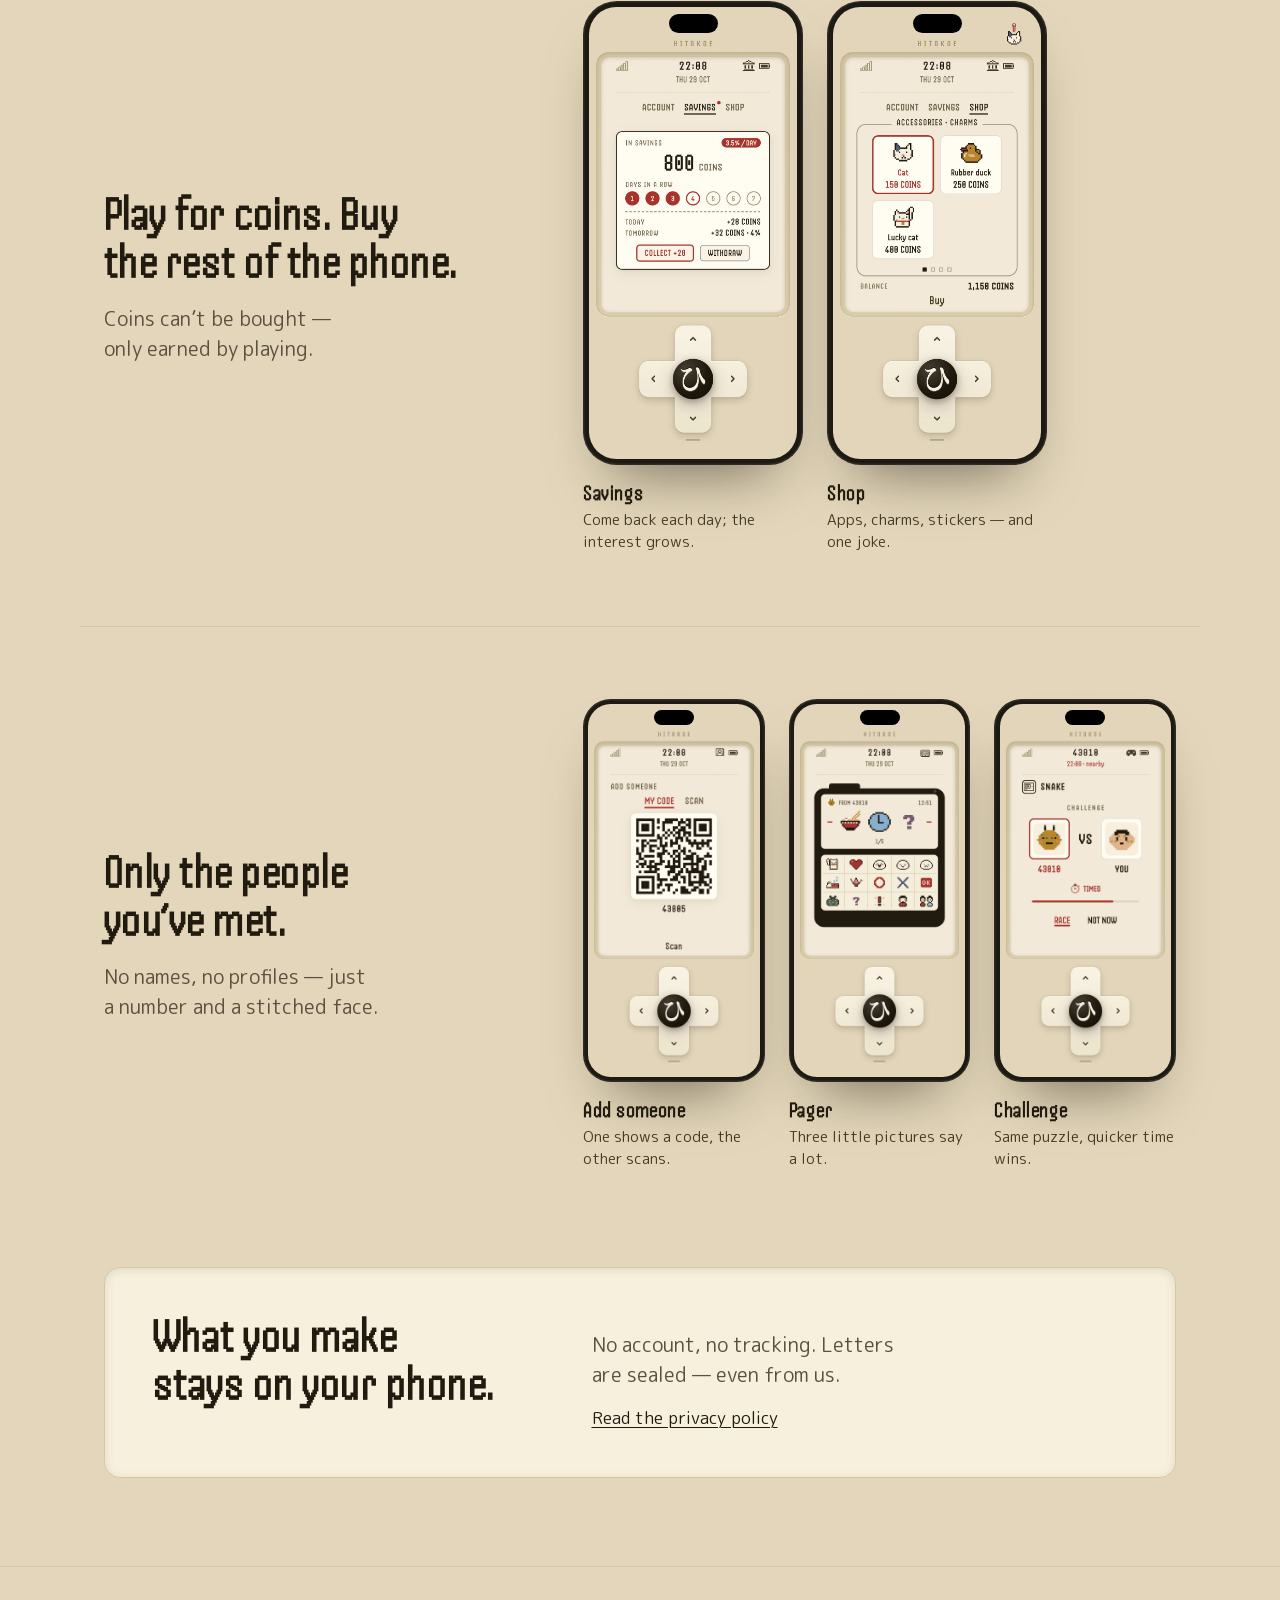
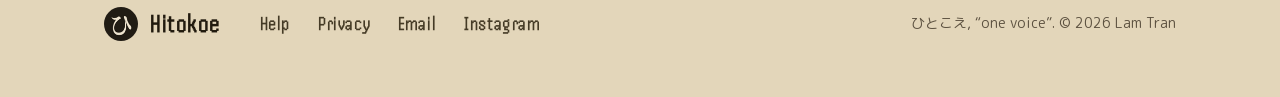
==== commit 3118aac7: "Each part a heading and one line, level with its phones (6 Nov, as the user asked: "nhìn text vẫn dà" ====
--- a/index.html
+++ b/index.html
@@ -17,7 +17,7 @@
 <link rel="icon" type="image/png" sizes="32x32" href="img/favicon-32.png">
 <link rel="apple-touch-icon" href="apple-touch-icon.png">
 <link rel="preload" href="type/Handjet-Bold.woff" as="font" type="font/woff" crossorigin>
-<link rel="stylesheet" href="site.css">
+<link rel="stylesheet" href="site.css?v=1106">
 <script>
   // The page's language before it paints: ?lang=, then the one picked last,
   // then the browser's.
@@ -101,9 +101,9 @@
         <span data-l="en">Six little games, one press at a time.</span>
         <span data-l="vi">Sáu game nhỏ, bấm từng nước.</span>
       </h2>
-      <p>
-        <span data-l="en">Nothing moves until you press. New to a game? Press ▲ and try it on the real board. Each has its own 8-bit tune.</span>
-        <span data-l="vi">Bạn chưa bấm thì chưa có gì nhúc nhích. Chưa biết chơi? Bấm ▲ để chơi thử ngay trên bàn thật. Game nào cũng có nhạc 8-bit riêng.</span>
+      <p class="sub">
+        <span data-l="en">Press <kbd>▲</kbd> to learn any game. Each has its own 8-bit tune.</span>
+        <span data-l="vi">Bấm <kbd>▲</kbd> để học chơi. Game nào cũng có nhạc 8-bit riêng.</span>
       </p>
     </div>
     <ul class="phones">
@@ -128,9 +128,9 @@
         <span data-l="en">Play for coins. Buy the rest of the phone.</span>
         <span data-l="vi">Chơi lấy xu, mua dần chiếc máy.</span>
       </h2>
-      <p>
-        <span data-l="en">Coins only come from playing — they can’t be bought. Spend them on a camera, a pager, a walkie-talkie, charms and stickers.</span>
-        <span data-l="vi">Xu chỉ có khi chơi, không mua bằng tiền được. Dùng xu mua máy ảnh, máy nhắn tin, bộ đàm, móc khoá và sticker.</span>
+      <p class="sub">
+        <span data-l="en">Coins can’t be bought — only earned by playing.</span>
+        <span data-l="vi">Xu không mua bằng tiền, chỉ có khi chơi.</span>
       </p>
     </div>
     <ul class="phones">
@@ -151,9 +151,9 @@
         <span data-l="en">Only the people you’ve met.</span>
         <span data-l="vi">Chỉ những người bạn đã gặp.</span>
       </h2>
-      <p>
-        <span data-l="en">No names, no profiles — just a number and a stitched face. Side by side, send picture letters or race the same puzzle.</span>
-        <span data-l="vi">Không tên, không hồ sơ — chỉ một dãy số và gương mặt thêu. Đứng cạnh nhau thì gửi thư bằng hình, hoặc thách đấu cùng một đề.</span>
+      <p class="sub">
+        <span data-l="en">No names, no profiles — just a number and a stitched face.</span>
+        <span data-l="vi">Không tên, không hồ sơ — chỉ một dãy số và gương mặt thêu.</span>
       </p>
     </div>
     <ul class="phones">
@@ -179,9 +179,9 @@
         <span data-l="vi">Những gì bạn làm ra ở lại trên máy bạn.</span>
       </h2>
       <div>
-        <p>
-          <span data-l="en">No account, no analytics, no tracking. Letters are sealed on your phone — not even we can read them.</span>
-          <span data-l="vi">Không tài khoản, không phân tích, không theo dõi. Thư được niêm phong ngay trên máy — đến chúng tôi cũng không đọc được.</span>
+        <p class="sub">
+          <span data-l="en">No account, no tracking. Letters are sealed — even from us.</span>
+          <span data-l="vi">Không tài khoản, không theo dõi. Thư niêm phong, đến chúng tôi cũng không đọc được.</span>
         </p>
         <p><a href="privacy.html"><span data-l="en">Read the privacy policy</span><span data-l="vi">Đọc chính sách quyền riêng tư</span></a></p>
       </div>
--- a/site.css
+++ b/site.css
@@ -189,6 +189,15 @@
   letter-spacing: .01em; text-wrap: balance;
 }
 .part p { margin: 22px 0 0; max-width: 32em; }
+/* A part says itself in one line under its heading, the pictures the rest
+   (6 Nov: "nhìn text vẫn dài"); the heading sits level with the phones. */
+.part { align-items: center; }
+.part p.sub, .glass p.sub {
+  margin-top: 18px; max-width: 22em;
+  font-size: 20px; line-height: 1.5; color: var(--quiet);
+  text-wrap: balance;
+}
+.sub kbd { font-size: 16px; vertical-align: 1px; }
 .phones { list-style: none; margin: 0; padding: 0; display: flex; gap: 24px; }
 .phones li { flex: 1 1 0; min-width: 0; max-width: 220px; }
 .phones figure { margin: 0; }
